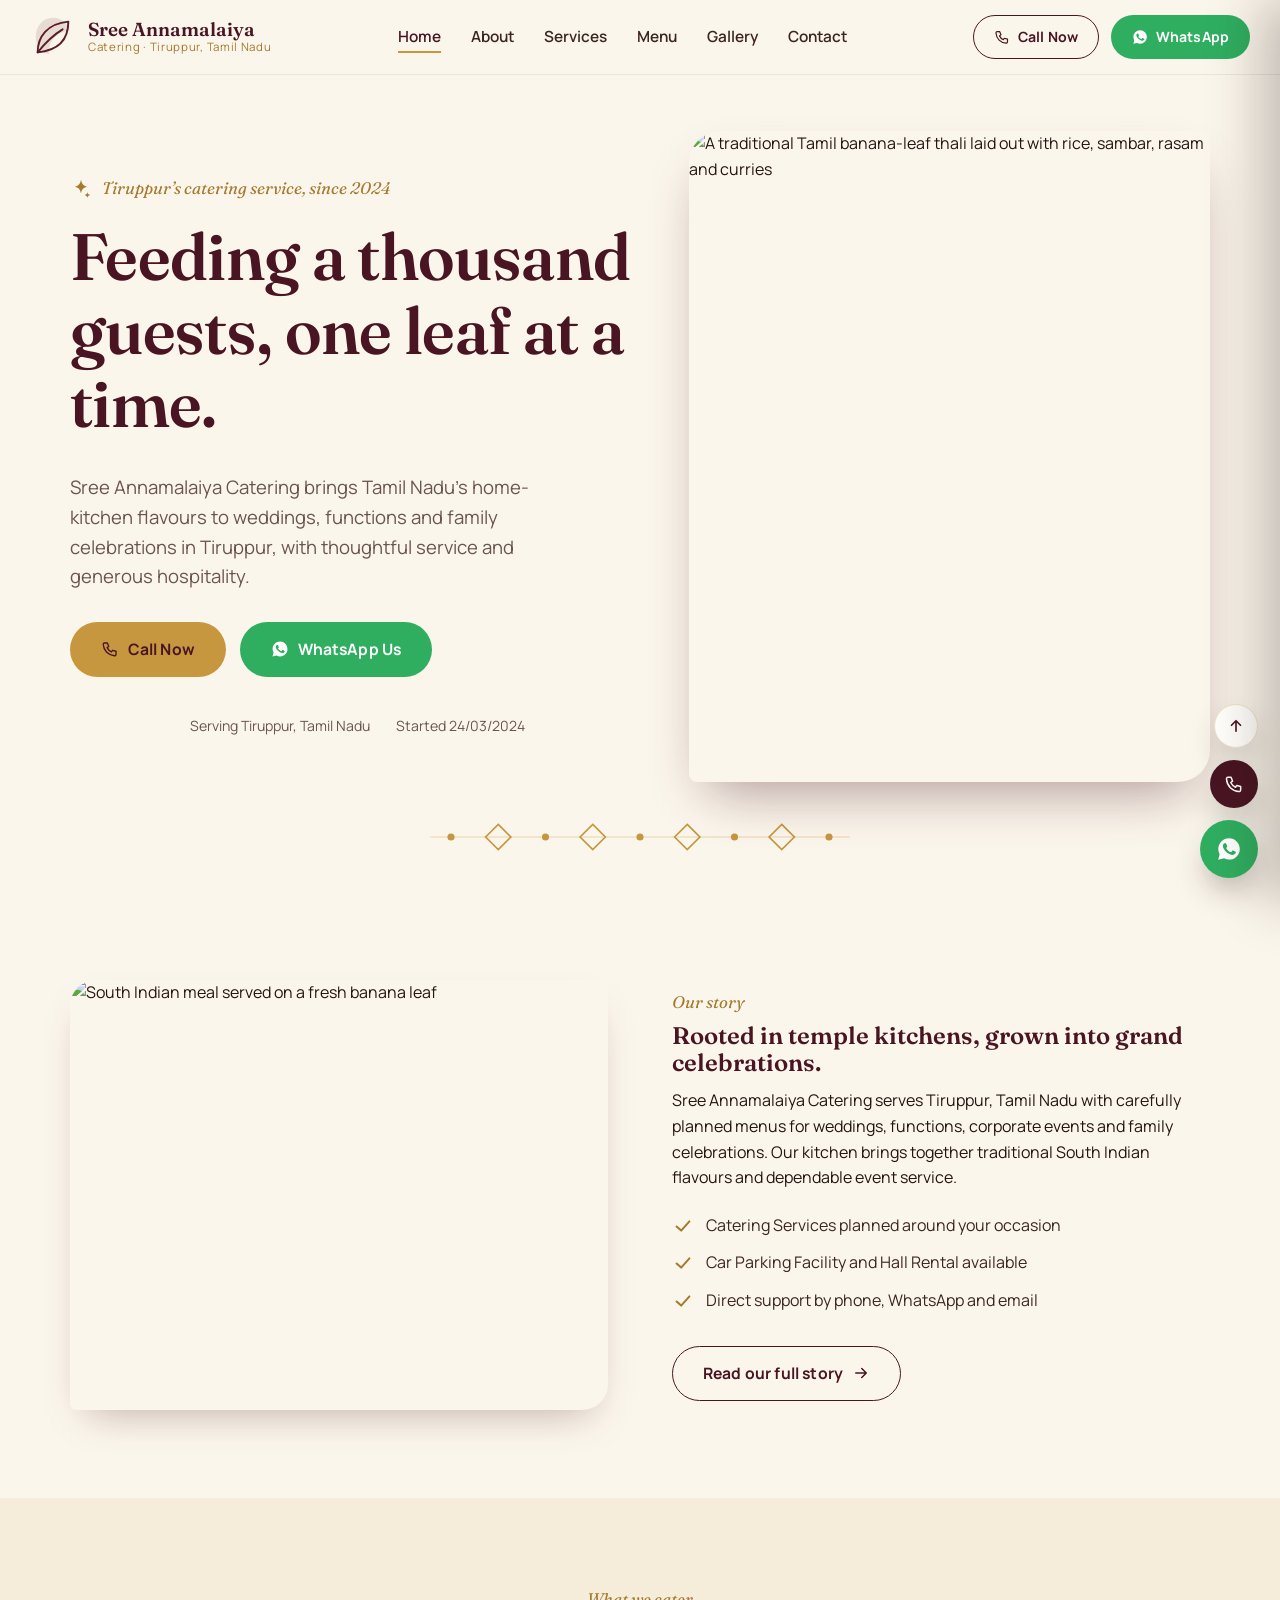
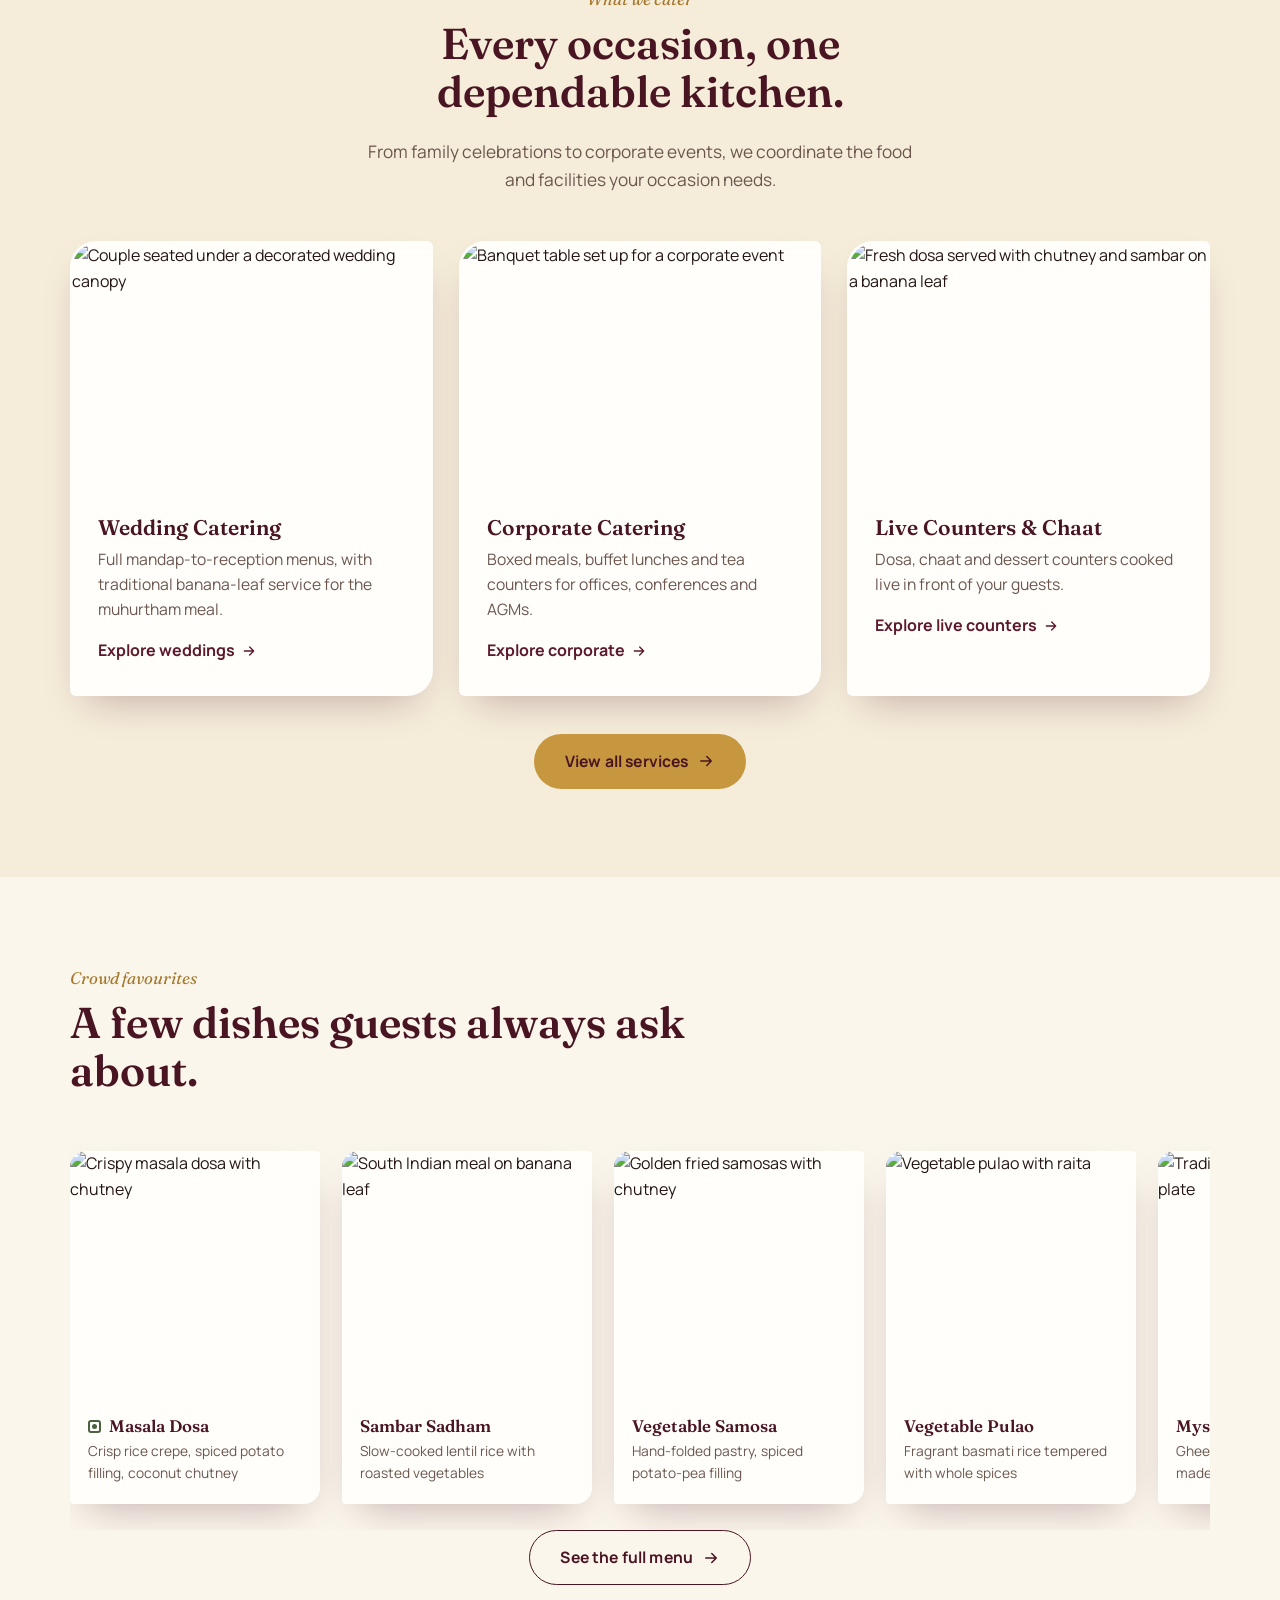
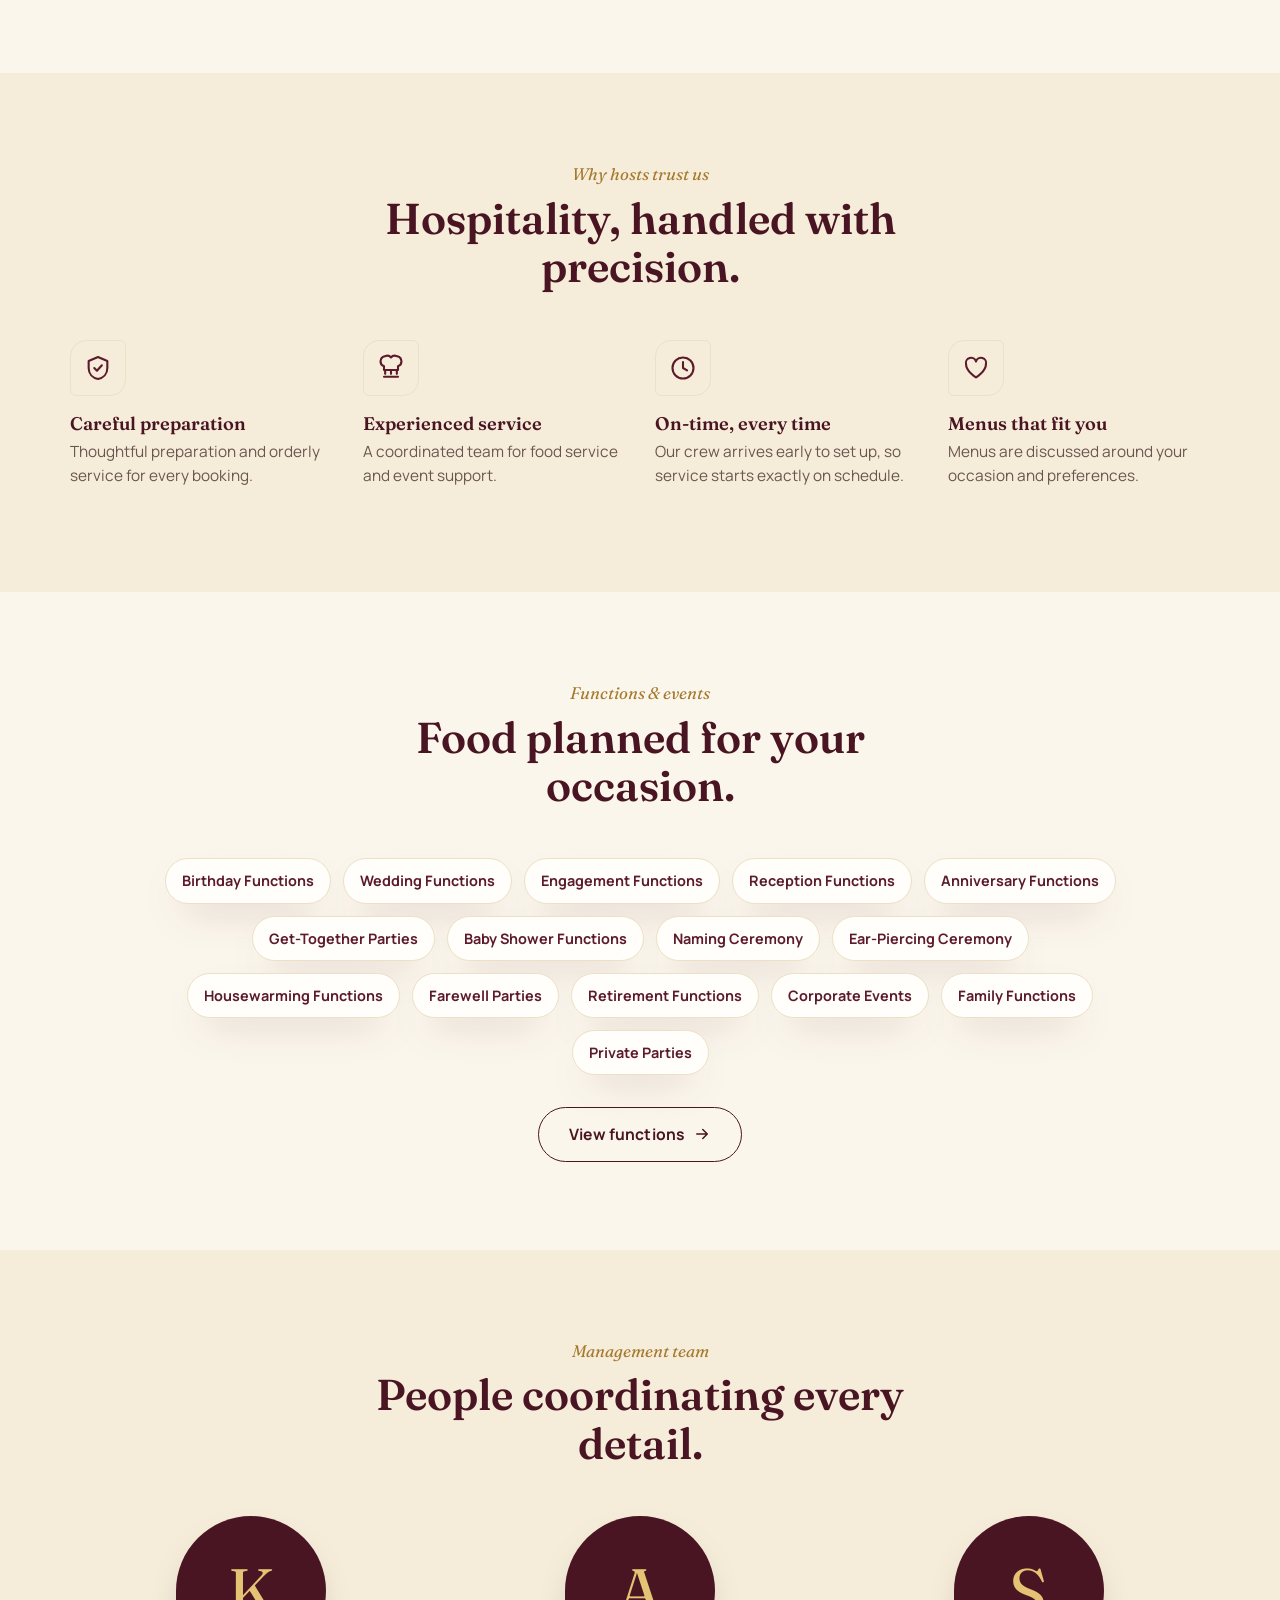
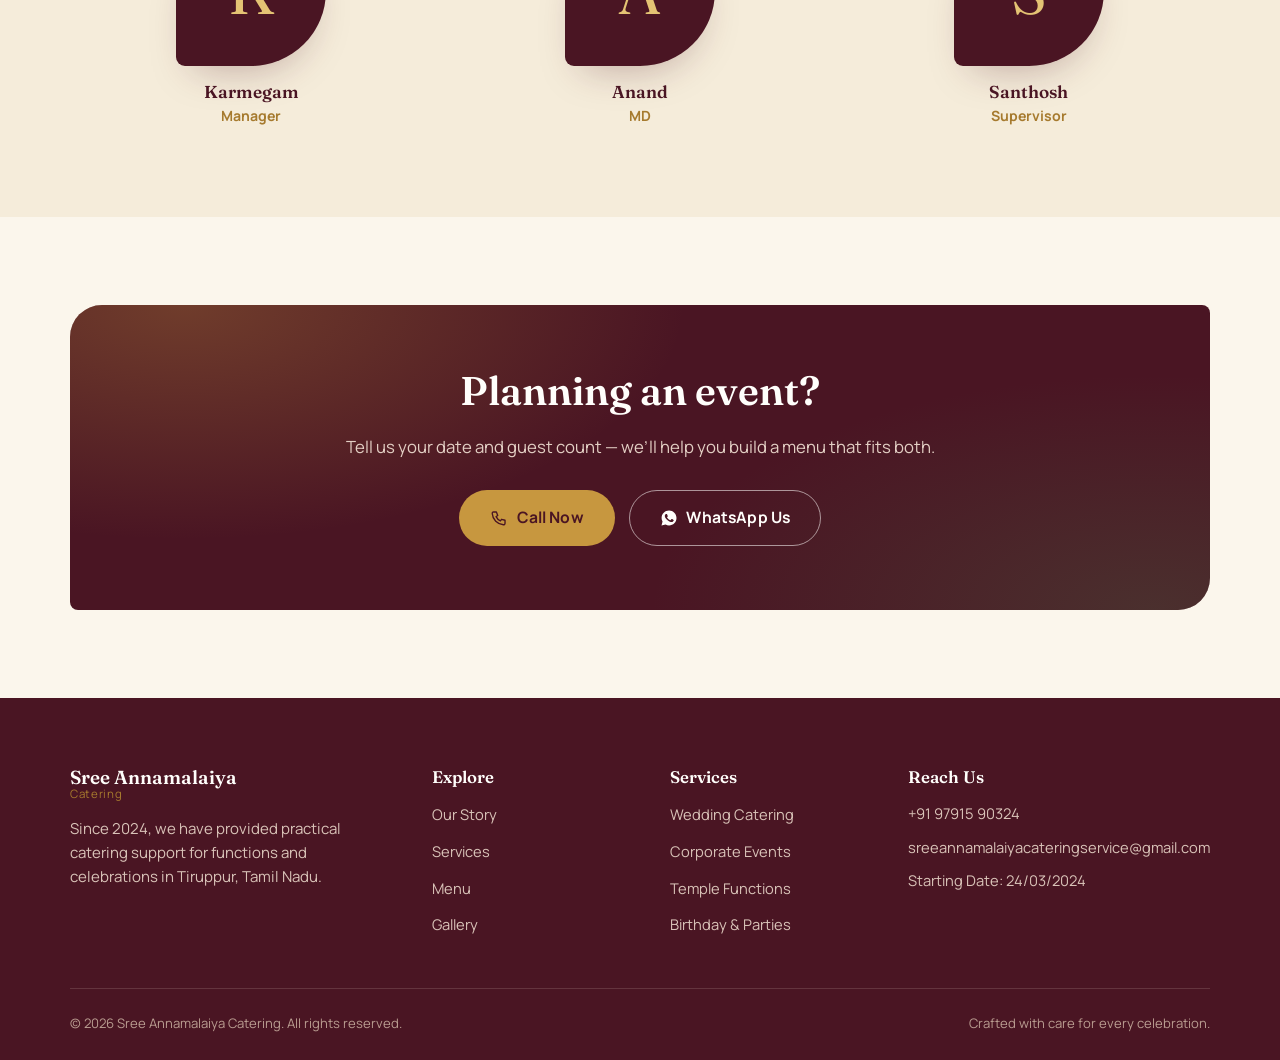
==== index.html @ bf0b7e01 "Add files via upload" ====
<!DOCTYPE html>
<html lang="en">
<head>
<meta charset="UTF-8">
  <meta name="viewport" content="width=device-width, initial-scale=1.0">
  <title>Sree Annamalaiya Catering | Catering Services in Tiruppur, Tamil Nadu</title>
  <meta name="description" content="Sree Annamalaiya Catering in Tiruppur, Tamil Nadu provides catering services for weddings, functions, corporate events and private celebrations. Starting Date: 24/03/2024.">
  <link rel="canonical" href="https://www.sreeannamalaiyacatering.food/index.html">
  <meta property="og:type" content="website">
  <meta property="og:site_name" content="Sree Annamalaiya Catering">
  <meta property="og:title" content="Sree Annamalaiya Catering | Catering Services in Tiruppur, Tamil Nadu">
  <meta property="og:description" content="Sree Annamalaiya Catering in Tiruppur, Tamil Nadu provides catering services for weddings, functions, corporate events and private celebrations.">
  <meta property="og:image" content="https://images.unsplash.com/photo-1742281257707-0c7f7e5ca9c6?auto=format&fit=crop&w=1400&q=80">
  <meta property="og:url" content="https://www.sreeannamalaiyacatering.food/index.html">
  <meta name="twitter:card" content="summary_large_image">
  <meta name="theme-color" content="#5C1A2B">
  <link rel="icon" href="data:image/svg+xml,%3Csvg xmlns='http://www.w3.org/2000/svg' viewBox='0 0 48 48'%3E%3Crect width='48' height='48' rx='10' fill='%235C1A2B'/%3E%3Cpath d='M8 40C8 24 18 10 40 8c0 20-12 30-32 32Z' fill='none' stroke='%23C7973F' stroke-width='3'/%3E%3C/svg%3E">
  <link rel="preconnect" href="https://fonts.googleapis.com">
  <link rel="preconnect" href="https://fonts.gstatic.com" crossorigin>
  <link href="https://fonts.googleapis.com/css2?family=Fraunces:ital,opsz,wght@0,9..144,400;0,9..144,600;0,9..144,700;1,9..144,500&family=Manrope:wght@400;500;600;700;800&display=swap" rel="stylesheet">
  <link rel="stylesheet" href="style.css">
  <script type="application/ld+json">
  {
    "@context": "https://schema.org",
    "@type": "CateringService",
    "name": "Sree Annamalaiya Catering",
    "image": "https://images.unsplash.com/photo-1742281257707-0c7f7e5ca9c6?auto=format&fit=crop&w=1400&q=80",
    "url": "https://www.sreeannamalaiyacatering.food",
    "telephone": "+91-97915-90324",
    "servesCuisine": ["South Indian", "Tamil", "North Indian"],
    "areaServed": "Tiruppur, Tamil Nadu",
    "email": "sreeannamalaiyacateringservice@gmail.com"
  }
  </script>
</head>
<body>
<a class="skip-link" href="#main">Skip to content</a>
  <header class="site-header">
    <div class="container header-inner">
      <a href="index.html" class="brand" aria-label="Sree Annamalaiya Catering — home">
        <svg class="brand-mark" viewBox="0 0 48 48" fill="none" xmlns="http://www.w3.org/2000/svg"><path d="M24 4C13 4 6 13 6 24c0 9 6 16 14 18-1-6 1-13 6-18 4-4 9-6 15-6C41 12 34 4 24 4Z" fill="currentColor" opacity=".12"/><path d="M8 40C8 24 18 10 40 8c0 20-12 30-32 32Z" stroke="currentColor" stroke-width="2" stroke-linejoin="round"/><path d="M8 40C16 30 24 22 34 16" stroke="currentColor" stroke-width="2" stroke-linecap="round"/></svg>
        <span class="brand-text"><strong>Sree Annamalaiya</strong><span>Catering &middot; Tiruppur, Tamil Nadu</span></span>
      </a>
      <nav class="main-nav" aria-label="Primary">
        <ul><li><a href="index.html">Home</a></li>
<li><a href="about.html">About</a></li>
<li><a href="services.html">Services</a></li>
<li><a href="menu.html">Menu</a></li>
<li><a href="gallery.html">Gallery</a></li>
<li><a href="contact.html">Contact</a></li></ul>
      </nav>
      <div class="header-cta">
        <a href="tel:+919791590324" class="btn btn-outline btn-sm" data-call-link><svg class="btn-icon" viewBox="0 0 24 24" fill="none" stroke="currentColor" stroke-width="1.8" stroke-linecap="round" stroke-linejoin="round"><path d="M4.5 4h4l1.8 4.6-2.2 1.6a12 12 0 0 0 5.7 5.7l1.6-2.2L20 15v4a2 2 0 0 1-2.2 2C9.7 20.4 3.6 14.3 3 6.2 2.9 5 3.5 4 4.5 4Z"/></svg>Call Now</a>
        <a href="#" class="btn btn-whatsapp btn-sm" data-whatsapp-link target="_blank" rel="noopener"><svg class="btn-icon" viewBox="0 0 24 24" fill="currentColor"><path d="M12.04 2C6.58 2 2.13 6.45 2.13 11.91c0 1.75.46 3.39 1.26 4.83L2 22l5.42-1.35a9.9 9.9 0 0 0 4.62 1.15h.01c5.46 0 9.9-4.45 9.9-9.91C21.96 6.45 17.5 2 12.04 2Zm5.8 14.03c-.24.68-1.4 1.3-1.93 1.38-.5.08-1.12.11-1.8-.11-.42-.13-.95-.3-1.63-.6-2.87-1.24-4.75-4.12-4.9-4.31-.14-.19-1.17-1.56-1.17-2.98 0-1.42.75-2.11 1.01-2.4.26-.29.57-.36.76-.36h.55c.18 0 .42-.07.65.5.24.58.83 2 .9 2.14.07.14.12.31.02.5-.1.19-.15.31-.29.48-.15.17-.31.38-.44.51-.15.15-.3.31-.13.6.17.29.75 1.24 1.62 2.01 1.12.99 2.06 1.3 2.36 1.44.3.15.47.13.65-.08.18-.2.75-.87.95-1.17.2-.29.4-.24.66-.14.27.09 1.7.8 1.99.95.29.14.49.22.56.34.08.13.08.71-.16 1.4Z"/></svg>WhatsApp</a>
      </div>
      <button class="nav-toggle" aria-label="Open menu" aria-expanded="false">
        <span></span><span></span><span></span>
      </button>
    </div>
  </header>
  <div class="scrim"></div>
  <aside class="mobile-drawer" aria-label="Mobile navigation">
    <div class="drawer-top">
      <button class="drawer-close" aria-label="Close menu"><svg viewBox="0 0 24 24" fill="none" stroke="currentColor" stroke-width="2.2" stroke-linecap="round"><path d="M6 6l12 12M18 6 6 18"/></svg></button>
    </div>
    <nav><ul><li><a href="index.html">Home</a></li>
<li><a href="about.html">About</a></li>
<li><a href="services.html">Services</a></li>
<li><a href="menu.html">Menu</a></li>
<li><a href="gallery.html">Gallery</a></li>
<li><a href="contact.html">Contact</a></li></ul></nav>
    <div class="drawer-cta">
    <a href="tel:+919791590324" class="btn btn-outline" data-call-link><svg class="btn-icon" viewBox="0 0 24 24" fill="none" stroke="currentColor" stroke-width="1.8" stroke-linecap="round" stroke-linejoin="round"><path d="M4.5 4h4l1.8 4.6-2.2 1.6a12 12 0 0 0 5.7 5.7l1.6-2.2L20 15v4a2 2 0 0 1-2.2 2C9.7 20.4 3.6 14.3 3 6.2 2.9 5 3.5 4 4.5 4Z"/></svg>Call Now</a>
      <a href="#" class="btn btn-whatsapp" data-whatsapp-link target="_blank" rel="noopener"><svg class="btn-icon" viewBox="0 0 24 24" fill="currentColor"><path d="M12.04 2C6.58 2 2.13 6.45 2.13 11.91c0 1.75.46 3.39 1.26 4.83L2 22l5.42-1.35a9.9 9.9 0 0 0 4.62 1.15h.01c5.46 0 9.9-4.45 9.9-9.91C21.96 6.45 17.5 2 12.04 2Zm5.8 14.03c-.24.68-1.4 1.3-1.93 1.38-.5.08-1.12.11-1.8-.11-.42-.13-.95-.3-1.63-.6-2.87-1.24-4.75-4.12-4.9-4.31-.14-.19-1.17-1.56-1.17-2.98 0-1.42.75-2.11 1.01-2.4.26-.29.57-.36.76-.36h.55c.18 0 .42-.07.65.5.24.58.83 2 .9 2.14.07.14.12.31.02.5-.1.19-.15.31-.29.48-.15.17-.31.38-.44.51-.15.15-.3.31-.13.6.17.29.75 1.24 1.62 2.01 1.12.99 2.06 1.3 2.36 1.44.3.15.47.13.65-.08.18-.2.75-.87.95-1.17.2-.29.4-.24.66-.14.27.09 1.7.8 1.99.95.29.14.49.22.56.34.08.13.08.71-.16 1.4Z"/></svg>Chat on WhatsApp</a>
    </div>
  </aside>

  <main id="main">

    <!-- HERO -->
    <section class="hero">
      <div class="container hero-grid">
        <div class="hero-copy">
          <span class="hero-eyebrow"><svg viewBox="0 0 24 24" fill="currentColor"><path d="M12 2c.7 4.2 2.3 6.4 6.5 7.5-4.2 1.1-5.8 3.3-6.5 7.5-.7-4.2-2.3-6.4-6.5-7.5C9.7 8.4 11.3 6.2 12 2Z"/><path d="M19 15.5c.4 1.9 1 2.5 3 3-2 .5-2.6 1.1-3 3-.4-1.9-2.6-3-3-3 2-.5 2.6-1.1 3-3Z"/></svg>Tiruppur&rsquo;s catering service, since 2024</span>
          <h1>Feeding a thousand guests, one leaf at a time.</h1>
          <p class="hero-lead">Sree Annamalaiya Catering brings Tamil Nadu&rsquo;s home-kitchen flavours to weddings, functions and family celebrations in Tiruppur, with thoughtful service and generous hospitality.</p>
          <div class="hero-ctas">
            <a href="tel:+919791590324" class="btn btn-primary" data-call-link><svg class="btn-icon" viewBox="0 0 24 24" fill="none" stroke="currentColor" stroke-width="1.8" stroke-linecap="round" stroke-linejoin="round"><path d="M4.5 4h4l1.8 4.6-2.2 1.6a12 12 0 0 0 5.7 5.7l1.6-2.2L20 15v4a2 2 0 0 1-2.2 2C9.7 20.4 3.6 14.3 3 6.2 2.9 5 3.5 4 4.5 4Z"/></svg>Call Now</a>
            <a href="#" class="btn btn-whatsapp" data-whatsapp-link target="_blank" rel="noopener"><svg class="btn-icon" viewBox="0 0 24 24" fill="currentColor"><path d="M12.04 2C6.58 2 2.13 6.45 2.13 11.91c0 1.75.46 3.39 1.26 4.83L2 22l5.42-1.35a9.9 9.9 0 0 0 4.62 1.15h.01c5.46 0 9.9-4.45 9.9-9.91C21.96 6.45 17.5 2 12.04 2Zm5.8 14.03c-.24.68-1.4 1.3-1.93 1.38-.5.08-1.12.11-1.8-.11-.42-.13-.95-.3-1.63-.6-2.87-1.24-4.75-4.12-4.9-4.31-.14-.19-1.17-1.56-1.17-2.98 0-1.42.75-2.11 1.01-2.4.26-.29.57-.36.76-.36h.55c.18 0 .42-.07.65.5.24.58.83 2 .9 2.14.07.14.12.31.02.5-.1.19-.15.31-.29.48-.15.17-.31.38-.44.51-.15.15-.3.31-.13.6.17.29.75 1.24 1.62 2.01 1.12.99 2.06 1.3 2.36 1.44.3.15.47.13.65-.08.18-.2.75-.87.95-1.17.2-.29.4-.24.66-.14.27.09 1.7.8 1.99.95.29.14.49.22.56.34.08.13.08.71-.16 1.4Z"/></svg>WhatsApp Us</a>
          </div>
          <div class="eyebrow-strip"><span>Serving Tiruppur, Tamil Nadu</span><span>Started 24/03/2024</span></div>
        </div>
        <div class="hero-visual tilt">
          <div class="hero-frame tilt-inner">
            <img src="https://images.unsplash.com/photo-1742281257707-0c7f7e5ca9c6?auto=format&fit=crop&w=1400&q=80" alt="A traditional Tamil banana-leaf thali laid out with rice, sambar, rasam and curries" loading="eager">
          </div>
        </div>
      </div>
      <div class="kolam-divider" aria-hidden="true"><svg viewBox="0 0 400 40" xmlns="http://www.w3.org/2000/svg"><line x1="0" y1="20" x2="400" y2="20" stroke="currentColor" stroke-width="1" opacity=".35"/><circle cx="20" cy="20" r="3.4" fill="currentColor"/><path d="M65 8 L77 20 L65 32 L53 20 Z" fill="none" stroke="currentColor" stroke-width="1.6"/><circle cx="110" cy="20" r="3.4" fill="currentColor"/><path d="M155 8 L167 20 L155 32 L143 20 Z" fill="none" stroke="currentColor" stroke-width="1.6"/><circle cx="200" cy="20" r="3.4" fill="currentColor"/><path d="M245 8 L257 20 L245 32 L233 20 Z" fill="none" stroke="currentColor" stroke-width="1.6"/><circle cx="290" cy="20" r="3.4" fill="currentColor"/><path d="M335 8 L347 20 L335 32 L323 20 Z" fill="none" stroke="currentColor" stroke-width="1.6"/><circle cx="380" cy="20" r="3.4" fill="currentColor"/></svg></div>
    </section>

    <!-- ABOUT TEASER -->
    <section class="bg-cream">
      <div class="container split">
        <div class="split-visual reveal">
          <div class="split-frame"><img src="https://images.unsplash.com/photo-1625398407796-82650a8c135f?auto=format&fit=crop&w=1200&q=80" alt="South Indian meal served on a fresh banana leaf" loading="lazy"></div>
        </div>
        <div class="split-copy reveal">
          <span class="section-kicker">Our story</span>
          <h2>Rooted in temple kitchens, grown into grand celebrations.</h2>
          <p>Sree Annamalaiya Catering serves Tiruppur, Tamil Nadu with carefully planned menus for weddings, functions, corporate events and family celebrations. Our kitchen brings together traditional South Indian flavours and dependable event service.</p>
          <ul class="check-list">
            <li><svg viewBox="0 0 24 24" fill="none" stroke="currentColor" stroke-width="2.2" stroke-linecap="round" stroke-linejoin="round"><path d="M5 12.5 10 17 19 7"/></svg><span>Catering Services planned around your occasion</span></li>
            <li><svg viewBox="0 0 24 24" fill="none" stroke="currentColor" stroke-width="2.2" stroke-linecap="round" stroke-linejoin="round"><path d="M5 12.5 10 17 19 7"/></svg><span>Car Parking Facility and Hall Rental available</span></li>
            <li><svg viewBox="0 0 24 24" fill="none" stroke="currentColor" stroke-width="2.2" stroke-linecap="round" stroke-linejoin="round"><path d="M5 12.5 10 17 19 7"/></svg><span>Direct support by phone, WhatsApp and email</span></li>
          </ul>
          <a href="about.html" class="btn btn-outline">Read our full story <svg class="btn-icon" viewBox="0 0 24 24" fill="none" stroke="currentColor" stroke-width="2" stroke-linecap="round" stroke-linejoin="round"><path d="M5 12h14M13 6l6 6-6 6"/></svg></a>
        </div>
      </div>
    </section>

    <!-- SERVICES TEASER -->
    <section class="bg-tint">
      <div class="container">
        <div class="section-head center reveal">
          <span class="section-kicker">What we cater</span>
          <h2>Every occasion, one dependable kitchen.</h2>
          <p>From family celebrations to corporate events, we coordinate the food and facilities your occasion needs.</p>
        </div>
        <div class="grid grid-3 reveal-stagger">
          <div class="service-card tilt">
            <div class="tilt-inner">
              <div class="thumb"><img src="https://images.unsplash.com/photo-1587271636175-90d58cdad458?auto=format&fit=crop&w=1200&q=80" alt="Couple seated under a decorated wedding canopy" loading="lazy"></div>
              <div class="body">
                <h3>Wedding Catering</h3>
                <p>Full mandap-to-reception menus, with traditional banana-leaf service for the muhurtham meal.</p>
                <a href="services.html#weddings" class="card-link">Explore weddings <svg viewBox="0 0 24 24" fill="none" stroke="currentColor" stroke-width="2" stroke-linecap="round" stroke-linejoin="round"><path d="M5 12h14M13 6l6 6-6 6"/></svg></a>
              </div>
            </div>
          </div>
          <div class="service-card tilt">
            <div class="tilt-inner">
              <div class="thumb"><img src="https://images.unsplash.com/photo-1510076857177-7470076d4098?auto=format&fit=crop&w=900&q=80" alt="Banquet table set up for a corporate event" loading="lazy"></div>
              <div class="body">
                <h3>Corporate Catering</h3>
                <p>Boxed meals, buffet lunches and tea counters for offices, conferences and AGMs.</p>
                <a href="services.html#corporate" class="card-link">Explore corporate <svg viewBox="0 0 24 24" fill="none" stroke="currentColor" stroke-width="2" stroke-linecap="round" stroke-linejoin="round"><path d="M5 12h14M13 6l6 6-6 6"/></svg></a>
              </div>
            </div>
          </div>
          <div class="service-card tilt">
            <div class="tilt-inner">
              <div class="thumb"><img src="https://images.unsplash.com/photo-1694849789325-914b71ab4075?auto=format&fit=crop&w=1200&q=80" alt="Fresh dosa served with chutney and sambar on a banana leaf" loading="lazy"></div>
              <div class="body">
                <h3>Live Counters &amp; Chaat</h3>
                <p>Dosa, chaat and dessert counters cooked live in front of your guests.</p>
                <a href="services.html#live-counters" class="card-link">Explore live counters <svg viewBox="0 0 24 24" fill="none" stroke="currentColor" stroke-width="2" stroke-linecap="round" stroke-linejoin="round"><path d="M5 12h14M13 6l6 6-6 6"/></svg></a>
              </div>
            </div>
          </div>
        </div>
        <div class="text-center reveal" style="margin-top:38px;">
          <a href="services.html" class="btn btn-primary">View all services <svg class="btn-icon" viewBox="0 0 24 24" fill="none" stroke="currentColor" stroke-width="2" stroke-linecap="round" stroke-linejoin="round"><path d="M5 12h14M13 6l6 6-6 6"/></svg></a>
        </div>
      </div>
    </section>

    <!-- SIGNATURE MENU HIGHLIGHTS -->
    <section class="bg-cream">
      <div class="container">
        <div class="section-head reveal">
          <span class="section-kicker">Crowd favourites</span>
          <h2>A few dishes guests always ask about.</h2>
        </div>
        <div class="dish-scroller reveal">
          <div class="dish-card"><div class="thumb"><img src="https://images.unsplash.com/photo-1668236543090-82eba5ee5976?auto=format&fit=crop&w=900&q=80" alt="Crispy masala dosa with chutney" loading="lazy"></div>
            <div class="info"><h4><span class="veg-dot"></span>Masala Dosa</h4><p>Crisp rice crepe, spiced potato filling, coconut chutney</p></div></div>
          <div class="dish-card"><div class="thumb"><img src="https://images.unsplash.com/photo-1625398407796-82650a8c135f?auto=format&fit=crop&w=1200&q=80" alt="South Indian meal on banana leaf" loading="lazy"></div>
            <div class="info"><h4>Sambar Sadham</h4><p>Slow-cooked lentil rice with roasted vegetables</p></div></div>
          <div class="dish-card"><div class="thumb"><img src="https://images.unsplash.com/photo-1601050690597-df0568f70950?auto=format&fit=crop&w=900&q=80" alt="Golden fried samosas with chutney" loading="lazy"></div>
            <div class="info"><h4>Vegetable Samosa</h4><p>Hand-folded pastry, spiced potato-pea filling</p></div></div>
          <div class="dish-card"><div class="thumb"><img src="https://images.unsplash.com/photo-1588644525273-f37b60d78512?auto=format&fit=crop&w=900&q=80" alt="Vegetable pulao with raita" loading="lazy"></div>
            <div class="info"><h4>Vegetable Pulao</h4><p>Fragrant basmati rice tempered with whole spices</p></div></div>
          <div class="dish-card"><div class="thumb"><img src="https://images.unsplash.com/photo-1517244683847-7456b63c5969?auto=format&fit=crop&w=900&q=80" alt="Traditional sweet on a brass plate" loading="lazy"></div>
            <div class="info"><h4>Mysore Pak</h4><p>Ghee-roasted gram flour sweet, made fresh in-house</p></div></div>
        </div>
        <div class="text-center reveal">
          <a href="menu.html" class="btn btn-outline">See the full menu <svg class="btn-icon" viewBox="0 0 24 24" fill="none" stroke="currentColor" stroke-width="2" stroke-linecap="round" stroke-linejoin="round"><path d="M5 12h14M13 6l6 6-6 6"/></svg></a>
        </div>
      </div>
    </section>

    <!-- WHY CHOOSE US -->
    <section class="bg-tint">
      <div class="container">
        <div class="section-head center reveal">
          <span class="section-kicker">Why hosts trust us</span>
          <h2>Hospitality, handled with precision.</h2>
        </div>
        <div class="feature-grid reveal-stagger">
          <div class="feature"><div class="icon-badge"><svg viewBox="0 0 24 24" fill="none" stroke="currentColor" stroke-width="1.8" stroke-linecap="round" stroke-linejoin="round"><path d="M12 2.6 20 6v6c0 5.2-3.4 8.6-8 9.4-4.6-.8-8-4.2-8-9.4V6l8-3.4Z"/><path d="m8.8 12 2.3 2.3 4.2-4.6"/></svg></div><h3>Careful preparation</h3><p>Thoughtful preparation and orderly service for every booking.</p></div>
          <div class="feature"><div class="icon-badge"><svg viewBox="0 0 24 24" fill="none" stroke="currentColor" stroke-width="1.8" stroke-linecap="round" stroke-linejoin="round"><path d="M6 10.5a4.5 4.5 0 0 1 1.2-8.7A4 4 0 0 1 12 3a4 4 0 0 1 4.8-1.2A4.5 4.5 0 0 1 18 10.5v3.2H6v-3.2Z"/><path d="M6 19.5h12M7 13.7v3.3M12 13.7v3.3M17 13.7v3.3"/></svg></div><h3>Experienced service</h3><p>A coordinated team for food service and event support.</p></div>
          <div class="feature"><div class="icon-badge"><svg viewBox="0 0 24 24" fill="none" stroke="currentColor" stroke-width="1.8" stroke-linecap="round" stroke-linejoin="round"><circle cx="12" cy="12" r="9"/><path d="M12 7v5l3.5 2"/></svg></div><h3>On-time, every time</h3><p>Our crew arrives early to set up, so service starts exactly on schedule.</p></div>
          <div class="feature"><div class="icon-badge"><svg viewBox="0 0 24 24" fill="none" stroke="currentColor" stroke-width="1.8" stroke-linecap="round" stroke-linejoin="round"><path d="M12 20S3.5 14.7 3.5 8.9A4.4 4.4 0 0 1 12 6.5a4.4 4.4 0 0 1 8.5 2.4C20.5 14.7 12 20 12 20Z"/></svg></div><h3>Menus that fit you</h3><p>Menus are discussed around your occasion and preferences.</p></div>
        </div>
      </div>
    </section>

    <!-- FUNCTIONS / EVENTS -->
    <section class="bg-cream">
      <div class="container">
        <div class="section-head center reveal">
          <span class="section-kicker">Functions &amp; events</span>
          <h2>Food planned for your occasion.</h2>
        </div>
        <div class="event-list reveal-stagger">
          <span>Birthday Functions</span><span>Wedding Functions</span><span>Engagement Functions</span><span>Reception Functions</span><span>Anniversary Functions</span><span>Get-Together Parties</span><span>Baby Shower Functions</span><span>Naming Ceremony</span><span>Ear-Piercing Ceremony</span><span>Housewarming Functions</span><span>Farewell Parties</span><span>Retirement Functions</span><span>Corporate Events</span><span>Family Functions</span><span>Private Parties</span>
        </div>
        <div class="text-center reveal" style="margin-top:32px;"><a href="services.html#functions" class="btn btn-outline">View functions <svg class="btn-icon" viewBox="0 0 24 24" fill="none" stroke="currentColor" stroke-width="2" stroke-linecap="round" stroke-linejoin="round"><path d="M5 12h14M13 6l6 6-6 6"/></svg></a></div>
      </div>
    </section>

    <section class="bg-tint">
      <div class="container">
        <div class="section-head center reveal">
          <span class="section-kicker">Management team</span>
          <h2>People coordinating every detail.</h2>
        </div>
        <div class="grid grid-3 reveal-stagger">
          <div class="team-card"><div class="team-initial">K</div><h3>Karmegam</h3><span>Manager</span></div>
          <div class="team-card"><div class="team-initial">A</div><h3>Anand</h3><span>MD</span></div>
          <div class="team-card"><div class="team-initial">S</div><h3>Santhosh</h3><span>Supervisor</span></div>
        </div>
      </div>
    </section>

    <!-- GALLERY PREVIEW -->
    <section class="bg-cream" hidden>
      <div class="container">
        <div class="section-head center reveal">
          <span class="section-kicker">A glimpse</span>
          <h2>Moments from our events.</h2>
        </div>
        <div class="gallery-grid reveal-stagger" hidden>
          <div class="testimonial-card">
            <svg class="quote" viewBox="0 0 32 24" fill="currentColor"><path d="M0 24V14.6C0 6 5.6 1 13.4 0v5.4C9 6.3 6.8 9 6.6 13H13v11H0Zm18.6 0V14.6C18.6 6 24.2 1 32 0v5.4c-4.4.9-6.6 3.6-6.8 7.6H32v11H18.6Z"/></svg>
            <div class="stars"><svg viewBox="0 0 24 24" fill="currentColor"><path d="M12 2.5 15 9l7 1-5.2 5 1.3 7L12 18.8 5.9 22l1.3-7L2 10l7-1 3-6.5Z"/></svg><svg viewBox="0 0 24 24" fill="currentColor"><path d="M12 2.5 15 9l7 1-5.2 5 1.3 7L12 18.8 5.9 22l1.3-7L2 10l7-1 3-6.5Z"/></svg><svg viewBox="0 0 24 24" fill="currentColor"><path d="M12 2.5 15 9l7 1-5.2 5 1.3 7L12 18.8 5.9 22l1.3-7L2 10l7-1 3-6.5Z"/></svg><svg viewBox="0 0 24 24" fill="currentColor"><path d="M12 2.5 15 9l7 1-5.2 5 1.3 7L12 18.8 5.9 22l1.3-7L2 10l7-1 3-6.5Z"/></svg><svg viewBox="0 0 24 24" fill="currentColor"><path d="M12 2.5 15 9l7 1-5.2 5 1.3 7L12 18.8 5.9 22l1.3-7L2 10l7-1 3-6.5Z"/></svg></div>
            <p>&ldquo;Our daughter&rsquo;s wedding reception was carefully coordinated, and the live dosa counter was a highlight.&rdquo;</p>
            <div class="testimonial-person"><div class="avatar">RS</div><div><strong>Event hosts</strong><span>Wedding clients, Tiruppur</span></div></div>
          </div>
          <div class="testimonial-card">
            <svg class="quote" viewBox="0 0 32 24" fill="currentColor"><path d="M0 24V14.6C0 6 5.6 1 13.4 0v5.4C9 6.3 6.8 9 6.6 13H13v11H0Zm18.6 0V14.6C18.6 6 24.2 1 32 0v5.4c-4.4.9-6.6 3.6-6.8 7.6H32v11H18.6Z"/></svg>
            <div class="stars"><svg viewBox="0 0 24 24" fill="currentColor"><path d="M12 2.5 15 9l7 1-5.2 5 1.3 7L12 18.8 5.9 22l1.3-7L2 10l7-1 3-6.5Z"/></svg><svg viewBox="0 0 24 24" fill="currentColor"><path d="M12 2.5 15 9l7 1-5.2 5 1.3 7L12 18.8 5.9 22l1.3-7L2 10l7-1 3-6.5Z"/></svg><svg viewBox="0 0 24 24" fill="currentColor"><path d="M12 2.5 15 9l7 1-5.2 5 1.3 7L12 18.8 5.9 22l1.3-7L2 10l7-1 3-6.5Z"/></svg><svg viewBox="0 0 24 24" fill="currentColor"><path d="M12 2.5 15 9l7 1-5.2 5 1.3 7L12 18.8 5.9 22l1.3-7L2 10l7-1 3-6.5Z"/></svg><svg viewBox="0 0 24 24" fill="currentColor"><path d="M12 2.5 15 9l7 1-5.2 5 1.3 7L12 18.8 5.9 22l1.3-7L2 10l7-1 3-6.5Z"/></svg></div>
            <p>&ldquo;We&rsquo;ve used them for three consecutive AGMs. Punctual, professional, and the filter coffee alone is worth the booking.&rdquo;</p>
            <div class="testimonial-person"><div class="avatar">KI</div><div><strong>Corporate client</strong><span>Operations team, Tiruppur</span></div></div>
          </div>
          <div class="testimonial-card">
            <svg class="quote" viewBox="0 0 32 24" fill="currentColor"><path d="M0 24V14.6C0 6 5.6 1 13.4 0v5.4C9 6.3 6.8 9 6.6 13H13v11H0Zm18.6 0V14.6C18.6 6 24.2 1 32 0v5.4c-4.4.9-6.6 3.6-6.8 7.6H32v11H18.6Z"/></svg>
            <div class="stars"><svg viewBox="0 0 24 24" fill="currentColor"><path d="M12 2.5 15 9l7 1-5.2 5 1.3 7L12 18.8 5.9 22l1.3-7L2 10l7-1 3-6.5Z"/></svg><svg viewBox="0 0 24 24" fill="currentColor"><path d="M12 2.5 15 9l7 1-5.2 5 1.3 7L12 18.8 5.9 22l1.3-7L2 10l7-1 3-6.5Z"/></svg><svg viewBox="0 0 24 24" fill="currentColor"><path d="M12 2.5 15 9l7 1-5.2 5 1.3 7L12 18.8 5.9 22l1.3-7L2 10l7-1 3-6.5Z"/></svg><svg viewBox="0 0 24 24" fill="currentColor"><path d="M12 2.5 15 9l7 1-5.2 5 1.3 7L12 18.8 5.9 22l1.3-7L2 10l7-1 3-6.5Z"/></svg><svg viewBox="0 0 24 24" fill="currentColor"><path d="M12 2.5 15 9l7 1-5.2 5 1.3 7L12 18.8 5.9 22l1.3-7L2 10l7-1 3-6.5Z"/></svg></div>
            <p>&ldquo;The catering for our function was coordinated smoothly from preparation through service.&rdquo;</p>
            <div class="testimonial-person"><div class="avatar">TC</div><div><strong>Function hosts</strong><span>Event clients, Tiruppur</span></div></div>
          </div>
          <div class="testimonial-card">
            <svg class="quote" viewBox="0 0 32 24" fill="currentColor"><path d="M0 24V14.6C0 6 5.6 1 13.4 0v5.4C9 6.3 6.8 9 6.6 13H13v11H0Zm18.6 0V14.6C18.6 6 24.2 1 32 0v5.4c-4.4.9-6.6 3.6-6.8 7.6H32v11H18.6Z"/></svg>
            <div class="stars"><svg viewBox="0 0 24 24" fill="currentColor"><path d="M12 2.5 15 9l7 1-5.2 5 1.3 7L12 18.8 5.9 22l1.3-7L2 10l7-1 3-6.5Z"/></svg><svg viewBox="0 0 24 24" fill="currentColor"><path d="M12 2.5 15 9l7 1-5.2 5 1.3 7L12 18.8 5.9 22l1.3-7L2 10l7-1 3-6.5Z"/></svg><svg viewBox="0 0 24 24" fill="currentColor"><path d="M12 2.5 15 9l7 1-5.2 5 1.3 7L12 18.8 5.9 22l1.3-7L2 10l7-1 3-6.5Z"/></svg><svg viewBox="0 0 24 24" fill="currentColor"><path d="M12 2.5 15 9l7 1-5.2 5 1.3 7L12 18.8 5.9 22l1.3-7L2 10l7-1 3-6.5Z"/></svg><svg viewBox="0 0 24 24" fill="currentColor"><path d="M12 2.5 15 9l7 1-5.2 5 1.3 7L12 18.8 5.9 22l1.3-7L2 10l7-1 3-6.5Z"/></svg></div>
            <p>&ldquo;Homely taste at a scale I didn&rsquo;t think was possible. That combination is rare.&rdquo;</p>
            <div class="testimonial-person"><div class="avatar">MR</div><div><strong>Meenakshi R.</strong><span>House-warming client</span></div></div>
          </div>
          <div class="testimonial-card">
            <svg class="quote" viewBox="0 0 32 24" fill="currentColor"><path d="M0 24V14.6C0 6 5.6 1 13.4 0v5.4C9 6.3 6.8 9 6.6 13H13v11H0Zm18.6 0V14.6C18.6 6 24.2 1 32 0v5.4c-4.4.9-6.6 3.6-6.8 7.6H32v11H18.6Z"/></svg>
            <div class="stars"><svg viewBox="0 0 24 24" fill="currentColor"><path d="M12 2.5 15 9l7 1-5.2 5 1.3 7L12 18.8 5.9 22l1.3-7L2 10l7-1 3-6.5Z"/></svg><svg viewBox="0 0 24 24" fill="currentColor"><path d="M12 2.5 15 9l7 1-5.2 5 1.3 7L12 18.8 5.9 22l1.3-7L2 10l7-1 3-6.5Z"/></svg><svg viewBox="0 0 24 24" fill="currentColor"><path d="M12 2.5 15 9l7 1-5.2 5 1.3 7L12 18.8 5.9 22l1.3-7L2 10l7-1 3-6.5Z"/></svg><svg viewBox="0 0 24 24" fill="currentColor"><path d="M12 2.5 15 9l7 1-5.2 5 1.3 7L12 18.8 5.9 22l1.3-7L2 10l7-1 3-6.5Z"/></svg><svg viewBox="0 0 24 24" fill="currentColor"><path d="M12 2.5 15 9l7 1-5.2 5 1.3 7L12 18.8 5.9 22l1.3-7L2 10l7-1 3-6.5Z"/></svg></div>
            <p>&ldquo;From the tasting session to the last sweet box, everything was exactly as promised.&rdquo;</p>
            <div class="testimonial-person"><div class="avatar">AP</div><div><strong>Arun &amp; Priya</strong><span>Wedding clients</span></div></div>
          </div>
        </div>
        <div class="track-nav">
          <button data-testi-prev aria-label="Previous testimonial"><svg viewBox="0 0 24 24" fill="none" stroke="currentColor" stroke-width="2.2" stroke-linecap="round" stroke-linejoin="round"><path d="M15 5l-7 7 7 7"/></svg></button>
          <button data-testi-next aria-label="Next testimonial"><svg viewBox="0 0 24 24" fill="none" stroke="currentColor" stroke-width="2.2" stroke-linecap="round" stroke-linejoin="round"><path d="M9 5l7 7-7 7"/></svg></button>
        </div>
      </div>
    </section>

    <!-- GALLERY PREVIEW -->
    <section class="bg-tint" hidden>
      <div class="container">
        <div class="section-head center reveal">
          <span class="section-kicker">A glimpse</span>
          <h2>Moments from recent events.</h2>
        </div>
        <div class="gallery-grid reveal-stagger">
          <div class="gallery-item tall"><img src="https://images.unsplash.com/photo-1587271407850-8d438ca9fdf2?auto=format&fit=crop&w=1200&q=80" alt="Wedding ceremony under a floral canopy" loading="lazy"></div>
          <div class="gallery-item"><img src="https://images.unsplash.com/photo-1694849789325-914b71ab4075?auto=format&fit=crop&w=1200&q=80" alt="Live dosa counter" loading="lazy"></div>
          <div class="gallery-item"><img src="https://images.unsplash.com/photo-1736155983520-a0f7d5949d39?auto=format&fit=crop&w=1200&q=80" alt="Decorated banquet hall" loading="lazy"></div>
          <div class="gallery-item tall"><img src="https://images.unsplash.com/photo-1517244683847-7456b63c5969?auto=format&fit=crop&w=900&q=80" alt="Traditional sweets on a brass plate" loading="lazy"></div>
          <div class="gallery-item"><img src="https://images.unsplash.com/photo-1744805624954-a6686543c3ff?auto=format&fit=crop&w=1200&q=80" alt="Decorated event stage" loading="lazy"></div>
          <div class="gallery-item"><img src="https://images.unsplash.com/photo-1601050690597-df0568f70950?auto=format&fit=crop&w=900&q=80" alt="Freshly fried samosas" loading="lazy"></div>
        </div>
        <div class="text-center reveal" style="margin-top:30px;">
          <a href="gallery.html" class="btn btn-outline">View full gallery <svg class="btn-icon" viewBox="0 0 24 24" fill="none" stroke="currentColor" stroke-width="2" stroke-linecap="round" stroke-linejoin="round"><path d="M5 12h14M13 6l6 6-6 6"/></svg></a>
        </div>
      </div>
    </section>

    <section class="bg-cream">
      <div class="container">
        <div class="cta-banner reveal">
          <div class="inner">
            <h2>Planning an event?</h2>
            <p>Tell us your date and guest count &mdash; we&rsquo;ll help you build a menu that fits both.</p>
            <div class="btn-row">
              <a href="tel:+919791590324" class="btn btn-primary" data-call-link><svg class="btn-icon" viewBox="0 0 24 24" fill="none" stroke="currentColor" stroke-width="1.8" stroke-linecap="round" stroke-linejoin="round"><path d="M4.5 4h4l1.8 4.6-2.2 1.6a12 12 0 0 0 5.7 5.7l1.6-2.2L20 15v4a2 2 0 0 1-2.2 2C9.7 20.4 3.6 14.3 3 6.2 2.9 5 3.5 4 4.5 4Z"/></svg>Call Now</a>
              <a href="#" class="btn btn-ghost-light" data-whatsapp-link target="_blank" rel="noopener"><svg class="btn-icon" viewBox="0 0 24 24" fill="currentColor"><path d="M12.04 2C6.58 2 2.13 6.45 2.13 11.91c0 1.75.46 3.39 1.26 4.83L2 22l5.42-1.35a9.9 9.9 0 0 0 4.62 1.15h.01c5.46 0 9.9-4.45 9.9-9.91C21.96 6.45 17.5 2 12.04 2Zm5.8 14.03c-.24.68-1.4 1.3-1.93 1.38-.5.08-1.12.11-1.8-.11-.42-.13-.95-.3-1.63-.6-2.87-1.24-4.75-4.12-4.9-4.31-.14-.19-1.17-1.56-1.17-2.98 0-1.42.75-2.11 1.01-2.4.26-.29.57-.36.76-.36h.55c.18 0 .42-.07.65.5.24.58.83 2 .9 2.14.07.14.12.31.02.5-.1.19-.15.31-.29.48-.15.17-.31.38-.44.51-.15.15-.3.31-.13.6.17.29.75 1.24 1.62 2.01 1.12.99 2.06 1.3 2.36 1.44.3.15.47.13.65-.08.18-.2.75-.87.95-1.17.2-.29.4-.24.66-.14.27.09 1.7.8 1.99.95.29.14.49.22.56.34.08.13.08.71-.16 1.4Z"/></svg>WhatsApp Us</a>
            </div>
          </div>
        </div>
      </div>
    </section>


  </main>
  <footer class="site-footer">
    <div class="container">
      <div class="footer-grid">
        <div class="footer-brand">
          <a href="index.html" class="brand">
            <svg class="brand-mark" viewBox="0 0 48 48" fill="none" xmlns="http://www.w3.org/2000/svg"><path d="M24 4C13 4 6 13 6 24c0 9 6 16 14 18-1-6 1-13 6-18 4-4 9-6 15-6C41 12 34 4 24 4Z" fill="currentColor" opacity=".12"/><path d="M8 40C8 24 18 10 40 8c0 20-12 30-32 32Z" stroke="currentColor" stroke-width="2" stroke-linejoin="round"/><path d="M8 40C16 30 24 22 34 16" stroke="currentColor" stroke-width="2" stroke-linecap="round"/></svg>
            <span class="brand-text"><strong>Sree Annamalaiya</strong><span>Catering</span></span>
          </a>
          <p>Since 2024, we have provided practical catering support for functions and celebrations in Tiruppur, Tamil Nadu.</p>
          <div class="footer-social" aria-label="Social media">
            <a href="#" aria-label="Facebook"><svg viewBox="0 0 24 24" fill="currentColor"><path d="M14.5 8.5H17V5.3c-.5-.06-2-.2-3.4-.2-3.4 0-5.4 2-5.4 5.7v2.8H4.7v3.6h3.5V22h3.9v-4.8h3.4l.5-3.6h-3.9v-2.4c0-1 .3-1.7 1.9-1.7Z"/></svg></a>
            <a href="#" aria-label="Instagram"><svg viewBox="0 0 24 24" fill="none" stroke="currentColor" stroke-width="1.8"><rect x="3.5" y="3.5" width="17" height="17" rx="5"/><circle cx="12" cy="12" r="4"/><circle cx="17.2" cy="6.8" r=".9" fill="currentColor" stroke="none"/></svg></a>
            <a href="#" aria-label="YouTube"><svg viewBox="0 0 24 24" fill="currentColor"><path d="M22 8.4s-.2-1.5-.8-2.1c-.8-.8-1.7-.8-2.1-.9C16.3 5.2 12 5.2 12 5.2h0s-4.3 0-7.1.2c-.4 0-1.3.1-2.1.9C2.2 6.9 2 8.4 2 8.4S1.8 10.1 1.8 11.9v1.7c0 1.8.2 3.5.2 3.5s.2 1.5.8 2.1c.8.8 1.9.8 2.4.9 1.7.2 7.3.2 7.3.2s4.3 0 7.1-.2c.4 0 1.3-.1 2.1-.9.6-.6.8-2.1.8-2.1s.2-1.7.2-3.5v-1.7C22.2 10.1 22 8.4 22 8.4ZM9.9 14.9V9.1l5.6 2.9-5.6 2.9Z"/></svg></a>
          </div>
        </div>
        <div class="footer-col">
          <h4>Explore</h4>
          <ul>
            <li><a href="about.html">Our Story</a></li>
            <li><a href="services.html">Services</a></li>
            <li><a href="menu.html">Menu</a></li>
            <li><a href="gallery.html">Gallery</a></li>
          </ul>
        </div>
        <div class="footer-col">
          <h4>Services</h4>
          <ul>
            <li><a href="services.html#weddings">Wedding Catering</a></li>
            <li><a href="services.html#corporate">Corporate Events</a></li>
            <li><a href="services.html#temple">Temple Functions</a></li>
            <li><a href="services.html#parties">Birthday &amp; Parties</a></li>
          </ul>
        </div>
        <div class="footer-col">
          <h4>Reach Us</h4>
          <p><a href="tel:+919791590324">+91 97915 90324</a></p>
          <p><a href="mailto:sreeannamalaiyacateringservice@gmail.com">sreeannamalaiyacateringservice@gmail.com</a></p>
          <p>Starting Date: 24/03/2024</p>
        </div>
      </div>
      <div class="footer-bottom">
        <span>&copy; <span data-year></span> Sree Annamalaiya Catering. All rights reserved.</span>
        <span>Crafted with care for every celebration.</span>
      </div>
    </div>
  </footer>

  <div class="float-stack">
    <a href="#" class="float-btn back-to-top" aria-label="Back to top"><svg viewBox="0 0 24 24" fill="none" stroke="currentColor" stroke-width="2.2" stroke-linecap="round" stroke-linejoin="round"><path d="M12 19V5M6 11l6-6 6 6"/></svg></a>
    <a href="tel:+919791590324" class="float-btn float-call" data-call-link aria-label="Call us"><svg viewBox="0 0 24 24" fill="none" stroke="currentColor" stroke-width="1.8" stroke-linecap="round" stroke-linejoin="round"><path d="M4.5 4h4l1.8 4.6-2.2 1.6a12 12 0 0 0 5.7 5.7l1.6-2.2L20 15v4a2 2 0 0 1-2.2 2C9.7 20.4 3.6 14.3 3 6.2 2.9 5 3.5 4 4.5 4Z"/></svg></a>
    <a href="#" class="float-btn float-whatsapp" data-whatsapp-link target="_blank" rel="noopener" aria-label="Chat on WhatsApp"><svg viewBox="0 0 24 24" fill="currentColor"><path d="M12.04 2C6.58 2 2.13 6.45 2.13 11.91c0 1.75.46 3.39 1.26 4.83L2 22l5.42-1.35a9.9 9.9 0 0 0 4.62 1.15h.01c5.46 0 9.9-4.45 9.9-9.91C21.96 6.45 17.5 2 12.04 2Zm5.8 14.03c-.24.68-1.4 1.3-1.93 1.38-.5.08-1.12.11-1.8-.11-.42-.13-.95-.3-1.63-.6-2.87-1.24-4.75-4.12-4.9-4.31-.14-.19-1.17-1.56-1.17-2.98 0-1.42.75-2.11 1.01-2.4.26-.29.57-.36.76-.36h.55c.18 0 .42-.07.65.5.24.58.83 2 .9 2.14.07.14.12.31.02.5-.1.19-.15.31-.29.48-.15.17-.31.38-.44.51-.15.15-.3.31-.13.6.17.29.75 1.24 1.62 2.01 1.12.99 2.06 1.3 2.36 1.44.3.15.47.13.65-.08.18-.2.75-.87.95-1.17.2-.29.4-.24.66-.14.27.09 1.7.8 1.99.95.29.14.49.22.56.34.08.13.08.71-.16 1.4Z"/></svg></a>
  </div>
  <script src="main.js"></script>
</body>
</html>
---- style.css ----
/* =========================================================
   Sree Annamalaiya Catering — Design System
   Deep kanjivaram maroon + temple gold on warm ivory,
   with a banana-leaf green accent. Display: Fraunces.
   Body: Manrope.
   ========================================================= */

:root{
  /* ---- palette ---- */
  --maroon-900:#4A1523;
  --maroon-800:#5C1A2B;
  --maroon-700:#7A2438;
  --maroon-600:#8F2C43;
  --gold-600:#A67A2E;
  --gold-500:#C7973F;
  --gold-300:#E4C374;
  --gold-100:#F4E6C6;
  --leaf-700:#39492F;
  --leaf-600:#4B6142;
  --leaf-400:#7C9468;
  --cream-50:#FBF6EC;
  --cream-100:#F5ECDA;
  --cream-200:#EDE0C4;
  --ink-900:#241512;
  --ink-700:#3B2620;
  --ink-500:#6B564E;
  --white:#FFFEFB;

  /* ---- type ---- */
  --font-display:'Fraunces', Georgia, 'Times New Roman', serif;
  --font-body:'Manrope', -apple-system, BlinkMacSystemFont, 'Segoe UI', sans-serif;

  /* ---- layout ---- */
  --container:1220px;
  --radius-leaf:26px 6px 26px 6px;
  --radius-leaf-sm:16px 4px 16px 4px;
  --radius-pill:999px;
  --shadow-soft:0 18px 40px -18px rgba(74,21,35,.35);
  --shadow-lift:0 26px 55px -20px rgba(74,21,35,.45);
  --ease:cubic-bezier(.22,1,.36,1);
}

/* ---------- reset ---------- */
*,*::before,*::after{box-sizing:border-box;}
html{scroll-behavior:smooth;}
body{margin:0;background:var(--cream-50);color:var(--ink-900);font-family:var(--font-body);
  font-size:16px;line-height:1.6;-webkit-font-smoothing:antialiased;overflow-x:hidden;}
img{max-width:100%;display:block;}
a{color:inherit;text-decoration:none;}
ul{margin:0;padding:0;list-style:none;}
h1,h2,h3,h4{font-family:var(--font-display);font-weight:600;line-height:1.12;margin:0 0 .5em;color:var(--maroon-900);}
p{margin:0 0 1em;}
button{font-family:inherit;cursor:pointer;}
input,textarea,select{font-family:inherit;font-size:1rem;}

@media (prefers-reduced-motion: reduce){
  html{scroll-behavior:auto;}
  *,*::before,*::after{animation-duration:.001ms !important;animation-iteration-count:1 !important;
    transition-duration:.001ms !important;scroll-behavior:auto !important;}
}

:focus-visible{outline:2.5px solid var(--gold-500);outline-offset:3px;border-radius:4px;}

.container{max-width:var(--container);margin:0 auto;padding:0 24px;}
@media (min-width:900px){.container{padding:0 40px;}}

.visually-hidden{position:absolute !important;width:1px;height:1px;overflow:hidden;clip:rect(0 0 0 0);white-space:nowrap;}

.skip-link{position:absolute;left:16px;top:-60px;background:var(--maroon-900);color:var(--white);
  padding:10px 18px;border-radius:8px;z-index:999;transition:top .2s var(--ease);}
.skip-link:focus{top:16px;}

/* ---------- section rhythm ---------- */
section{padding:88px 0;position:relative;}
@media (max-width:640px){section{padding:64px 0;}}
.section-head{max-width:640px;margin-bottom:48px;}
.section-head.center{margin-left:auto;margin-right:auto;text-align:center;}
.section-kicker{font-family:var(--font-display);font-style:italic;color:var(--gold-600);
  font-size:1.05rem;margin:0 0 .4em;display:block;}
.section-head h2{font-size:clamp(1.9rem,3.4vw,2.7rem);}
.section-head p{color:var(--ink-500);font-size:1.08rem;max-width:52ch;}
.section-head.center p{margin-left:auto;margin-right:auto;}

.bg-cream{background:var(--cream-50);}
.bg-tint{background:var(--cream-100);}
.bg-maroon{background:var(--maroon-900);color:var(--cream-100);}
.bg-maroon h2,.bg-maroon h3,.bg-maroon .section-kicker{color:var(--white);}
.bg-maroon .section-head p{color:#D9C3B8;}

/* ---------- kolam divider (signature motif) ---------- */
.kolam-divider{display:flex;align-items:center;justify-content:center;gap:10px;
  padding:34px 0;user-select:none;}
.kolam-divider svg{width:min(420px,80%);height:auto;color:var(--gold-500);}
.kolam-divider.on-dark{color:var(--gold-300);}

/* ---------- buttons ---------- */
.btn{display:inline-flex;align-items:center;justify-content:center;gap:.55em;
  padding:14px 30px;border-radius:var(--radius-pill);border:1.5px solid transparent;
  font-weight:700;font-size:.98rem;letter-spacing:.01em;position:relative;overflow:hidden;
  transition:transform .35s var(--ease),box-shadow .35s var(--ease),background .35s var(--ease),color .35s var(--ease);
  isolation:isolate;white-space:nowrap;}
.btn::after{content:"";position:absolute;inset:0;z-index:-1;
  background:linear-gradient(115deg,transparent 20%,rgba(255,255,255,.55) 45%,transparent 70%);
  transform:translateX(-120%);transition:transform .7s var(--ease);}
.btn:hover::after{transform:translateX(120%);}
.btn:hover{transform:translateY(-3px);}
.btn:active{transform:translateY(-1px) scale(.98);}

.btn-primary{background:var(--gold-500);color:var(--maroon-900);}
.btn-primary:hover{box-shadow:var(--shadow-lift);background:var(--gold-300);}

.btn-outline{background:transparent;border-color:currentColor;color:var(--maroon-900);}
.btn-outline:hover{background:var(--maroon-900);color:var(--cream-50);}

.btn-ghost-light{background:transparent;border-color:rgba(255,254,251,.55);color:var(--white);}
.btn-ghost-light:hover{background:var(--white);color:var(--maroon-900);}

.btn-whatsapp{background:#2FAE60;color:#fff;}
.btn-whatsapp:hover{box-shadow:0 20px 40px -16px rgba(47,174,96,.55);background:#33c467;}

.btn-sm{padding:10px 20px;font-size:.88rem;}

.btn-icon{width:1.15em;height:1.15em;flex:none;}

/* ---------- header ---------- */
.site-header{position:sticky;top:0;z-index:200;background:rgba(251,246,236,.88);
  backdrop-filter:blur(10px);-webkit-backdrop-filter:blur(10px);
  border-bottom:1px solid rgba(74,21,35,.08);transition:box-shadow .3s var(--ease);}
.site-header.scrolled{box-shadow:0 10px 30px -20px rgba(74,21,35,.5);}
.header-inner{display:flex;align-items:center;justify-content:space-between;
  padding:14px 0;gap:20px;}

.brand{display:flex;align-items:center;gap:12px;flex:none;}
.brand-mark{width:46px;height:46px;flex:none;color:var(--maroon-800);}
.brand-text{display:flex;flex-direction:column;line-height:1.1;}
.brand-text strong{font-family:var(--font-display);font-size:1.18rem;color:var(--maroon-900);font-weight:600;}
.brand-text span{font-size:.72rem;letter-spacing:.06em;color:var(--gold-600);}

.main-nav{display:none;}
.main-nav ul{display:flex;gap:30px;align-items:center;}
.main-nav a{position:relative;font-weight:600;font-size:.96rem;color:var(--ink-700);
  padding:6px 0;}
.main-nav a::after{content:"";position:absolute;left:0;right:100%;bottom:0;height:2px;
  background:var(--gold-500);transition:right .35s var(--ease);}
.main-nav a:hover::after,.main-nav a.active::after{right:0;}
.main-nav a.active{color:var(--maroon-900);}

.header-cta{display:none;align-items:center;gap:12px;}

.nav-toggle{display:flex;flex-direction:column;gap:5px;width:42px;height:42px;
  align-items:center;justify-content:center;background:none;border:1.5px solid var(--maroon-900);
  border-radius:50%;flex:none;}
.nav-toggle span{width:18px;height:2px;background:var(--maroon-900);border-radius:2px;
  transition:transform .3s var(--ease),opacity .3s var(--ease);}
.nav-toggle.open span:nth-child(1){transform:translateY(7px) rotate(45deg);}
.nav-toggle.open span:nth-child(2){opacity:0;}
.nav-toggle.open span:nth-child(3){transform:translateY(-7px) rotate(-45deg);}

@media (min-width:980px){
  .main-nav{display:block;}
  .header-cta{display:flex;}
  .nav-toggle{display:none;}
}

.mobile-drawer{position:fixed;inset:0 0 0 auto;width:min(340px,86vw);background:var(--white);
  z-index:300;transform:translateX(100%);transition:transform .45s var(--ease);
  box-shadow:-20px 0 50px rgba(36,21,18,.25);display:flex;flex-direction:column;padding:26px 26px 32px;}
.mobile-drawer.open{transform:translateX(0);}
.drawer-top{display:flex;justify-content:flex-end;margin-bottom:20px;}
.drawer-close{width:38px;height:38px;border-radius:50%;border:1.5px solid var(--maroon-900);
  background:none;font-size:1.1rem;color:var(--maroon-900);}
.mobile-drawer nav ul{display:flex;flex-direction:column;gap:6px;}
.mobile-drawer nav a{display:block;padding:12px 4px;font-family:var(--font-display);font-size:1.35rem;
  color:var(--maroon-900);border-bottom:1px solid var(--cream-200);}
.mobile-drawer .drawer-cta{margin-top:26px;display:flex;flex-direction:column;gap:12px;}
.scrim{position:fixed;inset:0;background:rgba(36,21,18,.45);z-index:290;opacity:0;
  pointer-events:none;transition:opacity .4s var(--ease);}
.scrim.open{opacity:1;pointer-events:auto;}

/* ---------- hero ---------- */
.hero{position:relative;padding:56px 0 0;overflow:hidden;}
.hero-grid{display:grid;gap:44px;align-items:center;}
.hero-copy{position:relative;z-index:2;}
.hero-eyebrow{display:inline-flex;align-items:center;gap:10px;font-family:var(--font-display);
  font-style:italic;color:var(--gold-600);font-size:1.05rem;margin-bottom:18px;}
.hero-eyebrow svg{width:22px;height:22px;}
.hero h1{font-size:clamp(2.4rem,5.4vw,4.1rem);letter-spacing:-.01em;}
.hero-lead{font-size:1.16rem;color:var(--ink-500);max-width:46ch;margin-bottom:30px;}
.hero-ctas{display:flex;flex-wrap:wrap;gap:14px;margin-bottom:38px;}
.hero-stats{display:grid;grid-template-columns:repeat(3,auto);gap:28px;}
.hero-stats div strong{display:block;font-family:var(--font-display);font-size:1.9rem;color:var(--maroon-900);}
.hero-stats div span{font-size:.86rem;color:var(--ink-500);}

.hero-visual{position:relative;z-index:1;}
.hero-frame{position:relative;border-radius:32px 8px 32px 8px;overflow:hidden;
  box-shadow:var(--shadow-lift);aspect-ratio:4/5;}
.hero-frame img{width:100%;height:100%;object-fit:cover;}
.hero-badge{position:absolute;left:-18px;bottom:34px;background:var(--white);
  border-radius:20px;padding:16px 20px;box-shadow:var(--shadow-soft);display:flex;
  align-items:center;gap:12px;max-width:230px;}
.hero-badge svg{width:34px;height:34px;color:var(--gold-600);flex:none;}
.hero-badge strong{display:block;font-family:var(--font-display);font-size:1.05rem;color:var(--maroon-900);}
.hero-badge span{font-size:.8rem;color:var(--ink-500);}

@media (min-width:900px){
  .hero-grid{grid-template-columns:1.05fr .95fr;}
}

/* ---------- page header (inner pages) ---------- */
.page-header{position:relative;padding:70px 0 90px;overflow:hidden;background:var(--maroon-900);color:var(--cream-100);}
.page-header::before{content:"";position:absolute;inset:0;
  background:radial-gradient(120% 160% at 85% -10%,rgba(199,151,63,.28),transparent 60%);}
.page-header .container{position:relative;z-index:1;}
.breadcrumb{font-size:.88rem;color:var(--gold-300);margin-bottom:16px;display:flex;gap:8px;align-items:center;}
.breadcrumb a{color:var(--gold-300);}
.breadcrumb a:hover{text-decoration:underline;}
.page-header h1{color:var(--white);font-size:clamp(2.2rem,4.6vw,3.4rem);max-width:16ch;}
.page-header p{color:#E3CFC4;max-width:58ch;font-size:1.08rem;}

/* ---------- reveal-on-scroll ---------- */
.reveal{opacity:0;transform:translateY(26px);transition:opacity .8s var(--ease),transform .8s var(--ease);}
.reveal.in-view{opacity:1;transform:translateY(0);}
.reveal-stagger > *{opacity:0;transform:translateY(22px);transition:opacity .7s var(--ease),transform .7s var(--ease);}
.reveal-stagger.in-view > *{opacity:1;transform:translateY(0);}
.reveal-stagger.in-view > *:nth-child(1){transition-delay:.02s;}
.reveal-stagger.in-view > *:nth-child(2){transition-delay:.1s;}
.reveal-stagger.in-view > *:nth-child(3){transition-delay:.18s;}
.reveal-stagger.in-view > *:nth-child(4){transition-delay:.26s;}
.reveal-stagger.in-view > *:nth-child(5){transition-delay:.34s;}
.reveal-stagger.in-view > *:nth-child(6){transition-delay:.42s;}

/* ---------- tilt (3D hover) card shell ---------- */
.tilt{transform-style:preserve-3d;perspective:900px;}
.tilt-inner{transform:rotateX(var(--ry,0)) rotateY(var(--rx,0)) translateZ(0);
  transition:transform .5s var(--ease);will-change:transform;}
.tilt:hover .tilt-inner,.tilt:focus-within .tilt-inner{transition:transform .12s linear;}

/* ---------- stat strip ---------- */
.stat-strip{background:var(--maroon-900);color:var(--cream-100);}
.stat-strip .container{display:grid;grid-template-columns:repeat(2,1fr);gap:32px;padding:44px 24px;}
.stat-strip div{text-align:center;}
.stat-strip strong{display:block;font-family:var(--font-display);font-size:clamp(1.8rem,3.4vw,2.6rem);color:var(--gold-300);}
.stat-strip span{font-size:.86rem;color:#D9C3B8;}
@media (min-width:700px){.stat-strip .container{grid-template-columns:repeat(4,1fr);}}

/* ---------- about teaser / split ---------- */
.split{display:grid;gap:44px;align-items:center;}
@media (min-width:900px){.split{grid-template-columns:1fr 1fr;gap:64px;}
  .split.reverse .split-visual{order:2;}}
.split-visual{position:relative;}
.split-frame{border-radius:var(--radius-leaf);overflow:hidden;box-shadow:var(--shadow-soft);}
.split-frame img{width:100%;aspect-ratio:5/4;object-fit:cover;transition:transform .8s var(--ease);}
.split-frame:hover img{transform:scale(1.06);}
.split-copy .btn{margin-top:10px;}
.split-copy ul.check-list{margin:22px 0;display:flex;flex-direction:column;gap:12px;}
.check-list li{display:flex;gap:12px;align-items:flex-start;color:var(--ink-700);}
.check-list svg{width:22px;height:22px;color:var(--gold-600);flex:none;margin-top:2px;}

/* ---------- service cards ---------- */
.grid{display:grid;gap:26px;}
.grid-3{grid-template-columns:1fr;}
@media (min-width:640px){.grid-3{grid-template-columns:repeat(2,1fr);}}
@media (min-width:1000px){.grid-3{grid-template-columns:repeat(3,1fr);}}

.service-card{background:var(--white);border-radius:var(--radius-leaf);padding:2px;
  box-shadow:var(--shadow-soft);height:100%;}
.service-card .tilt-inner{background:var(--white);border-radius:inherit;height:100%;
  display:flex;flex-direction:column;overflow:hidden;}
.service-card .thumb{aspect-ratio:16/11;overflow:hidden;}
.service-card .thumb img{width:100%;height:100%;object-fit:cover;transition:transform .7s var(--ease);}
.service-card:hover .thumb img{transform:scale(1.09) rotate(.5deg);}
.service-card .body{padding:26px 26px 30px;flex:1;display:flex;flex-direction:column;}
.service-card h3{font-size:1.32rem;margin-bottom:.35em;}
.service-card p{color:var(--ink-500);font-size:.98rem;margin-bottom:16px;}
.service-card .tags{display:flex;flex-wrap:wrap;gap:8px;margin-top:auto;margin-bottom:14px;}
.service-card .tags span{font-size:.78rem;background:var(--cream-100);color:var(--maroon-800);
  padding:5px 12px;border-radius:var(--radius-pill);border:1px solid var(--cream-200);}
.service-card .card-link{font-weight:700;color:var(--maroon-800);display:inline-flex;align-items:center;gap:6px;}
.service-card .card-link svg{width:16px;height:16px;transition:transform .3s var(--ease);}
.service-card:hover .card-link svg{transform:translateX(5px);}

/* ---------- feature / why-us ---------- */
.feature-grid{display:grid;gap:30px;grid-template-columns:1fr;}
@media (min-width:640px){.feature-grid{grid-template-columns:repeat(2,1fr);}}
@media (min-width:1100px){.feature-grid{grid-template-columns:repeat(4,1fr);}}
.feature{text-align:left;}
.feature .icon-badge{width:56px;height:56px;border-radius:16px 6px 16px 6px;background:var(--cream-100);
  display:flex;align-items:center;justify-content:center;margin-bottom:18px;
  border:1px solid var(--cream-200);transition:transform .4s var(--ease),background .4s var(--ease);}
.feature:hover .icon-badge{transform:translateY(-6px) rotate(-4deg);background:var(--gold-100);}
.feature .icon-badge svg{width:28px;height:28px;color:var(--maroon-800);}
.feature h3{font-size:1.14rem;margin-bottom:.3em;}
.feature p{color:var(--ink-500);font-size:.96rem;}

/* ---------- functions / management ---------- */
.event-list{display:flex;flex-wrap:wrap;justify-content:center;gap:12px;max-width:980px;margin:0 auto;}
.event-list span{background:var(--white);border:1px solid var(--cream-200);border-radius:var(--radius-pill);
  color:var(--maroon-800);font-weight:700;font-size:.9rem;padding:10px 16px;box-shadow:var(--shadow-soft);}
.team-initial{width:150px;height:150px;border-radius:50% 50% 50% 6%;margin:0 auto 16px;
  display:flex;align-items:center;justify-content:center;background:var(--maroon-900);color:var(--gold-300);
  font-family:var(--font-display);font-size:4rem;box-shadow:var(--shadow-soft);transition:transform .5s var(--ease);}
.team-card:hover .team-initial{transform:translateY(-6px) rotate(-2deg);}

/* ---------- menu highlight scroller ---------- */
.dish-scroller{display:flex;gap:22px;overflow-x:auto;padding:8px 4px 26px;scroll-snap-type:x mandatory;
  -webkit-overflow-scrolling:touch;}
.dish-scroller::-webkit-scrollbar{height:8px;}
.dish-scroller::-webkit-scrollbar-thumb{background:var(--gold-300);border-radius:6px;}
.dish-card{flex:0 0 auto;width:250px;scroll-snap-align:start;background:var(--white);
  border-radius:var(--radius-leaf-sm);overflow:hidden;box-shadow:var(--shadow-soft);
  transition:transform .5s var(--ease),box-shadow .5s var(--ease);}
.dish-card:hover{transform:translateY(-8px);box-shadow:var(--shadow-lift);}
.dish-card .thumb{aspect-ratio:1/1;overflow:hidden;}
.dish-card .thumb img{width:100%;height:100%;object-fit:cover;transition:transform .6s var(--ease);}
.dish-card:hover .thumb img{transform:scale(1.08);}
.dish-card .info{padding:16px 18px 20px;}
.dish-card h4{font-size:1.05rem;margin-bottom:.25em;display:flex;align-items:center;gap:8px;}
.dish-card p{font-size:.86rem;color:var(--ink-500);margin:0;}
.veg-dot{width:13px;height:13px;border:2px solid var(--leaf-600);border-radius:3px;position:relative;flex:none;}
.veg-dot::after{content:"";position:absolute;inset:2px;border-radius:50%;background:var(--leaf-600);}
.nonveg-dot{width:13px;height:13px;border:2px solid #8C3A2C;border-radius:3px;position:relative;flex:none;}
.nonveg-dot::after{content:"";position:absolute;inset:2px;background:#8C3A2C;
  clip-path:polygon(50% 0,0 100%,100% 100%);}

/* ---------- testimonials ---------- */
.testimonial-track{display:flex;gap:24px;overflow-x:auto;scroll-snap-type:x mandatory;padding:10px 4px 30px;}
.testimonial-track::-webkit-scrollbar{height:8px;}
.testimonial-track::-webkit-scrollbar-thumb{background:var(--gold-300);border-radius:6px;}
.testimonial-card{flex:0 0 auto;width:min(400px,86vw);scroll-snap-align:start;background:var(--white);
  border-radius:var(--radius-leaf-sm);padding:30px 28px;box-shadow:var(--shadow-soft);
  transition:transform .4s var(--ease);}
.testimonial-card:hover{transform:translateY(-6px);}
.testimonial-card svg.quote{width:32px;height:32px;color:var(--gold-500);margin-bottom:14px;}
.testimonial-card p{color:var(--ink-700);font-size:1.02rem;margin-bottom:18px;}
.testimonial-person{display:flex;align-items:center;gap:12px;}
.testimonial-person .avatar{width:46px;height:46px;border-radius:50%;background:var(--cream-100);
  display:flex;align-items:center;justify-content:center;font-family:var(--font-display);
  color:var(--maroon-800);font-weight:600;border:1.5px solid var(--gold-300);flex:none;}
.testimonial-person strong{display:block;font-size:.95rem;color:var(--maroon-900);}
.testimonial-person span{font-size:.82rem;color:var(--ink-500);}
.stars{display:flex;gap:2px;margin-bottom:10px;color:var(--gold-500);}
.stars svg{width:15px;height:15px;}

.track-nav{display:flex;gap:10px;justify-content:center;margin-top:6px;}
.track-nav button{width:40px;height:40px;border-radius:50%;border:1.5px solid var(--maroon-900);
  background:none;display:flex;align-items:center;justify-content:center;transition:background .3s,color .3s,transform .3s;}
.track-nav button:hover{background:var(--maroon-900);color:var(--white);transform:translateY(-2px);}
.track-nav svg{width:17px;height:17px;}

/* ---------- gallery preview / masonry ---------- */
.gallery-grid{display:grid;gap:16px;grid-template-columns:repeat(2,1fr);}
@media (min-width:700px){.gallery-grid{grid-template-columns:repeat(4,1fr);}}
.gallery-item{position:relative;border-radius:18px 5px 18px 5px;overflow:hidden;cursor:pointer;
  box-shadow:var(--shadow-soft);}
.gallery-item.tall{grid-row:span 2;}
.gallery-item img{width:100%;height:100%;object-fit:cover;aspect-ratio:1/1;
  transition:transform .7s var(--ease);}
.gallery-item.tall img{aspect-ratio:1/2.15;}
.gallery-item:hover img{transform:scale(1.12);}
.gallery-item .cap{position:absolute;inset:auto 0 0 0;padding:16px;
  background:linear-gradient(0deg,rgba(36,21,18,.82),transparent);color:#fff;
  opacity:0;transform:translateY(10px);transition:opacity .4s var(--ease),transform .4s var(--ease);
  font-size:.85rem;font-weight:600;}
.gallery-item:hover .cap{opacity:1;transform:translateY(0);}

.filter-bar{display:flex;flex-wrap:wrap;gap:10px;margin-bottom:34px;}
.filter-bar button{padding:9px 20px;border-radius:var(--radius-pill);border:1.5px solid var(--cream-200);
  background:var(--white);font-weight:700;font-size:.86rem;color:var(--ink-700);transition:all .3s var(--ease);}
.filter-bar button:hover{border-color:var(--gold-500);}
.filter-bar button.active{background:var(--maroon-900);border-color:var(--maroon-900);color:var(--white);}

/* lightbox */
.lightbox{position:fixed;inset:0;background:rgba(36,21,18,.92);z-index:400;
  display:flex;align-items:center;justify-content:center;opacity:0;pointer-events:none;
  transition:opacity .35s var(--ease);padding:24px;}
.lightbox.open{opacity:1;pointer-events:auto;}
.lightbox img{max-width:min(900px,92vw);max-height:82vh;border-radius:14px;box-shadow:0 30px 80px rgba(0,0,0,.5);
  transform:scale(.94);transition:transform .35s var(--ease);}
.lightbox.open img{transform:scale(1);}
.lightbox-close,.lightbox-prev,.lightbox-next{position:absolute;background:rgba(255,254,251,.12);
  border:1.5px solid rgba(255,254,251,.4);color:#fff;border-radius:50%;width:48px;height:48px;
  display:flex;align-items:center;justify-content:center;transition:background .3s;}
.lightbox-close:hover,.lightbox-prev:hover,.lightbox-next:hover{background:rgba(255,254,251,.25);}
.lightbox-close{top:22px;right:22px;}
.lightbox-prev{left:14px;top:50%;transform:translateY(-50%);}
.lightbox-next{right:14px;top:50%;transform:translateY(-50%);}
.lightbox-close svg,.lightbox-prev svg,.lightbox-next svg{width:20px;height:20px;}
.lightbox-caption{position:absolute;bottom:28px;left:0;right:0;text-align:center;color:#EADFC8;font-size:.92rem;}

/* ---------- process steps ---------- */
.steps{counter-reset:step;display:grid;gap:26px;grid-template-columns:1fr;}
@media (min-width:800px){.steps{grid-template-columns:repeat(4,1fr);}}
.step{position:relative;padding-top:8px;}
.step::before{counter-increment:step;content:counter(step,decimal-leading-zero);
  font-family:var(--font-display);font-size:2.1rem;color:var(--gold-500);display:block;margin-bottom:10px;}
.step h3{font-size:1.1rem;margin-bottom:.3em;}
.step p{color:var(--ink-500);font-size:.94rem;}
.step:not(:last-child)::after{content:"";position:absolute;top:22px;left:calc(100% + 13px);
  width:calc(26px + 0px);border-top:2px dashed var(--gold-300);display:none;}
@media (min-width:800px){.step:not(:last-child)::after{display:block;}}

/* ---------- timeline (about) ---------- */
.timeline{display:flex;flex-direction:column;gap:0;position:relative;max-width:760px;margin:0 auto;}
.timeline::before{content:"";position:absolute;left:19px;top:6px;bottom:6px;width:2px;
  background:linear-gradient(var(--gold-300),var(--cream-200));}
.timeline-item{position:relative;padding:0 0 42px 56px;}
.timeline-item:last-child{padding-bottom:0;}
.timeline-item::before{content:"";position:absolute;left:11px;top:4px;width:18px;height:18px;
  border-radius:50%;background:var(--white);border:3px solid var(--gold-500);}
.timeline-item .year{font-family:var(--font-display);color:var(--gold-600);font-size:1.1rem;display:block;margin-bottom:.2em;}
.timeline-item h3{font-size:1.15rem;margin-bottom:.25em;}
.timeline-item p{color:var(--ink-500);font-size:.96rem;}

/* ---------- values grid ---------- */
.value-card{background:var(--white);border-radius:var(--radius-leaf-sm);padding:28px 24px;
  box-shadow:var(--shadow-soft);height:100%;transition:transform .4s var(--ease),box-shadow .4s var(--ease);}
.value-card:hover{transform:translateY(-7px);box-shadow:var(--shadow-lift);}
.value-card svg{width:30px;height:30px;color:var(--maroon-800);margin-bottom:14px;}
.value-card h3{font-size:1.1rem;}
.value-card p{color:var(--ink-500);font-size:.94rem;margin:0;}

/* ---------- team ---------- */
.team-card{text-align:center;}
.team-photo{border-radius:50% 50% 50% 6%;overflow:hidden;aspect-ratio:1/1;box-shadow:var(--shadow-soft);
  margin-bottom:16px;transition:transform .5s var(--ease);}
.team-photo img{width:100%;height:100%;object-fit:cover;}
.team-card:hover .team-photo{transform:translateY(-6px) rotate(-2deg);}
.team-card h3{font-size:1.08rem;margin-bottom:.1em;}
.team-card span{color:var(--gold-600);font-size:.88rem;font-weight:700;}

/* ---------- menu page ---------- */
.menu-tabs{position:sticky;top:76px;z-index:50;background:var(--cream-50);
  padding:16px 0;margin-bottom:10px;border-bottom:1px solid var(--cream-200);}
.menu-tabs .container{display:flex;gap:10px;overflow-x:auto;padding-bottom:2px;}
.menu-tabs button{flex:none;padding:10px 20px;border-radius:var(--radius-pill);
  border:1.5px solid var(--cream-200);background:var(--white);font-weight:700;font-size:.88rem;
  color:var(--ink-700);transition:all .3s var(--ease);}
.menu-tabs button.active{background:var(--maroon-900);border-color:var(--maroon-900);color:var(--white);}
.menu-tabs button:hover{border-color:var(--gold-500);}

.menu-category{padding:64px 0 20px;scroll-margin-top:150px;}
.menu-category h2{font-size:clamp(1.6rem,3vw,2.2rem);}
.menu-grid{display:grid;gap:22px;grid-template-columns:1fr;margin-top:30px;}
@media (min-width:640px){.menu-grid{grid-template-columns:repeat(2,1fr);}}
@media (min-width:1000px){.menu-grid{grid-template-columns:repeat(3,1fr);}}
.menu-item{display:flex;gap:16px;background:var(--white);border-radius:var(--radius-leaf-sm);
  padding:14px;box-shadow:var(--shadow-soft);transition:transform .4s var(--ease),box-shadow .4s var(--ease);}
.menu-item:hover{transform:translateY(-5px);box-shadow:var(--shadow-lift);}
.menu-item .thumb{width:92px;height:92px;border-radius:14px 4px 14px 4px;overflow:hidden;flex:none;}
.menu-item .thumb img{width:100%;height:100%;object-fit:cover;transition:transform .5s var(--ease);}
.menu-item:hover .thumb img{transform:scale(1.1);}
.menu-item .info h4{font-size:1rem;margin-bottom:.25em;display:flex;align-items:center;gap:8px;}
.menu-item .info p{font-size:.86rem;color:var(--ink-500);margin:0;}

.menu-note{margin-top:56px;background:var(--cream-100);border:1px dashed var(--gold-500);
  border-radius:var(--radius-leaf-sm);padding:26px 28px;display:flex;gap:16px;align-items:flex-start;}
.menu-note svg{width:26px;height:26px;color:var(--gold-600);flex:none;margin-top:2px;}
.menu-note p{margin:0;color:var(--ink-700);}

/* ---------- CTA banner ---------- */
.cta-banner{position:relative;background:var(--maroon-900);color:var(--white);
  border-radius:32px 8px 32px 8px;overflow:hidden;padding:64px 36px;text-align:center;}
.cta-banner::before{content:"";position:absolute;inset:0;
  background:radial-gradient(80% 140% at 10% 0%,rgba(199,151,63,.3),transparent 55%),
             radial-gradient(80% 140% at 95% 100%,rgba(76,97,66,.35),transparent 55%);}
.cta-banner .inner{position:relative;z-index:1;max-width:640px;margin:0 auto;}
.cta-banner h2{color:var(--white);font-size:clamp(1.7rem,3.4vw,2.5rem);}
.cta-banner p{color:#E3CFC4;font-size:1.05rem;margin-bottom:30px;}
.cta-banner .btn-row{display:flex;flex-wrap:wrap;gap:14px;justify-content:center;}

/* ---------- contact page ---------- */
.contact-grid{display:grid;gap:44px;}
@media (min-width:960px){.contact-grid{grid-template-columns:.85fr 1.15fr;}}
.contact-cards{display:grid;gap:16px;margin-bottom:34px;}
.contact-card{display:flex;gap:16px;align-items:flex-start;background:var(--white);
  border-radius:var(--radius-leaf-sm);padding:20px;box-shadow:var(--shadow-soft);
  transition:transform .35s var(--ease);}
.contact-card:hover{transform:translateY(-4px);}
.contact-card .icon-badge{width:48px;height:48px;border-radius:14px 4px 14px 4px;background:var(--cream-100);
  display:flex;align-items:center;justify-content:center;flex:none;border:1px solid var(--cream-200);}
.contact-card .icon-badge svg{width:23px;height:23px;color:var(--maroon-800);}
.contact-card h3{font-size:1rem;margin-bottom:.2em;}
.contact-card p,.contact-card a{font-size:.92rem;color:var(--ink-500);}
.contact-card a:hover{color:var(--maroon-800);}

.form-card{background:var(--white);border-radius:var(--radius-leaf);padding:34px;box-shadow:var(--shadow-soft);}
.form-row{display:grid;gap:18px;margin-bottom:18px;}
@media (min-width:560px){.form-row.two{grid-template-columns:1fr 1fr;}}
.field label{display:block;font-size:.86rem;font-weight:700;color:var(--maroon-900);margin-bottom:6px;}
.field input,.field select,.field textarea{width:100%;padding:13px 15px;border-radius:12px;
  border:1.5px solid var(--cream-200);background:var(--cream-50);color:var(--ink-900);
  transition:border-color .3s,box-shadow .3s;}
.field input:focus,.field select:focus,.field textarea:focus{border-color:var(--gold-500);
  box-shadow:0 0 0 4px rgba(199,151,63,.18);outline:none;}
.field textarea{resize:vertical;min-height:110px;}
.field.error input,.field.error select,.field.error textarea{border-color:#B4443A;}
.field .err-msg{display:none;color:#B4443A;font-size:.78rem;margin-top:5px;}
.field.error .err-msg{display:block;}
.form-foot{display:flex;align-items:center;justify-content:space-between;flex-wrap:wrap;gap:16px;margin-top:6px;}
.form-note{font-size:.82rem;color:var(--ink-500);max-width:32ch;}
.form-status{margin-top:16px;padding:14px 16px;border-radius:12px;font-size:.9rem;display:none;}
.form-status.show{display:block;}
.form-status.ok{background:#E4F1E6;color:#2C5E33;}
.form-status.bad{background:#FBE6E3;color:#8A2E22;}

/* ---------- FAQ ---------- */
.faq{max-width:800px;margin:0 auto;}
.faq-item{border-bottom:1px solid var(--cream-200);}
.faq-q{width:100%;display:flex;justify-content:space-between;align-items:center;gap:16px;
  background:none;border:0;padding:22px 4px;text-align:left;font-family:var(--font-display);
  font-size:1.12rem;color:var(--maroon-900);}
.faq-q svg{width:20px;height:20px;flex:none;transition:transform .35s var(--ease);color:var(--gold-600);}
.faq-item.open .faq-q svg{transform:rotate(45deg);}
.faq-a{max-height:0;overflow:hidden;transition:max-height .4s var(--ease);}
.faq-a p{padding:0 4px 22px;color:var(--ink-500);max-width:65ch;}

/* ---------- footer ---------- */
.site-footer{background:var(--maroon-900);color:#D9C3B8;padding:70px 0 26px;}
.footer-grid{display:grid;gap:40px;grid-template-columns:1fr;margin-bottom:50px;}
@media (min-width:760px){.footer-grid{grid-template-columns:1.3fr .8fr .8fr 1fr;}}
.footer-brand .brand{margin-bottom:16px;}
.footer-brand .brand-mark,.footer-social{display:none;}
.footer-brand .brand-mark{color:var(--gold-300);}
.footer-brand .brand-text strong{color:var(--white);}
.footer-brand p{max-width:34ch;font-size:.94rem;}
.footer-social{display:flex;gap:10px;margin-top:18px;}
.footer-social a{width:38px;height:38px;border-radius:50%;border:1.5px solid rgba(217,195,184,.4);
  display:flex;align-items:center;justify-content:center;transition:background .3s,transform .3s;}
.footer-social a:hover{background:var(--gold-500);color:var(--maroon-900);transform:translateY(-3px);}
.footer-social svg{width:16px;height:16px;}
.site-footer .footer-social{display:none;}
.footer-col h4{color:var(--white);font-family:var(--font-display);font-size:1.05rem;margin-bottom:16px;}
.footer-col ul{display:flex;flex-direction:column;gap:11px;}
.footer-col a{font-size:.92rem;transition:color .3s,padding-left .3s;}
.footer-col a:hover{color:var(--gold-300);padding-left:4px;}
.footer-col p{font-size:.92rem;margin-bottom:10px;}
.footer-bottom{border-top:1px solid rgba(217,195,184,.18);padding-top:24px;
  display:flex;flex-wrap:wrap;gap:12px;justify-content:space-between;font-size:.82rem;color:#B99C90;}

/* ---------- floating CTAs ---------- */
.float-stack{position:fixed;right:22px;bottom:22px;z-index:250;display:flex;flex-direction:column;gap:12px;
  align-items:flex-end;}
.float-btn{width:58px;height:58px;border-radius:50%;display:flex;align-items:center;justify-content:center;
  box-shadow:0 16px 34px -10px rgba(36,21,18,.45);transition:transform .35s var(--ease);}
.float-btn:hover{transform:translateY(-5px) scale(1.05);}
.float-btn svg{width:26px;height:26px;}
.float-whatsapp{background:#2FAE60;color:#fff;animation:pulse-wa 2.6s infinite;}
.float-call{background:var(--maroon-900);color:#fff;width:48px;height:48px;}
.float-call svg{width:20px;height:20px;}
.back-to-top{background:var(--white);color:var(--maroon-900);width:44px;height:44px;
  border:1.5px solid var(--cream-200);opacity:0;pointer-events:none;transform:translateY(10px);
  transition:opacity .3s var(--ease),transform .3s var(--ease);}
.back-to-top.show{opacity:1;pointer-events:auto;transform:translateY(0);}
.back-to-top svg{width:18px;height:18px;}
@keyframes pulse-wa{0%,100%{box-shadow:0 16px 34px -10px rgba(36,21,18,.45),0 0 0 0 rgba(47,174,96,.55);}
  50%{box-shadow:0 16px 34px -10px rgba(36,21,18,.45),0 0 0 10px rgba(47,174,96,0);}}

/* ---------- misc utilities ---------- */
.mt-0{margin-top:0;}
.text-center{text-align:center;}
.eyebrow-strip{display:flex;flex-wrap:wrap;gap:10px 26px;align-items:center;justify-content:center;
  color:var(--ink-500);font-size:.88rem;margin-top:18px;}
.eyebrow-strip span{display:flex;align-items:center;gap:8px;}
.eyebrow-strip svg{width:16px;height:16px;color:var(--gold-600);}

.two-col-text{columns:1;gap:40px;}
@media (min-width:800px){.two-col-text{columns:2;}}
.two-col-text p{break-inside:avoid;}

hr.hairline{border:0;border-top:1px solid var(--cream-200);margin:44px 0;}
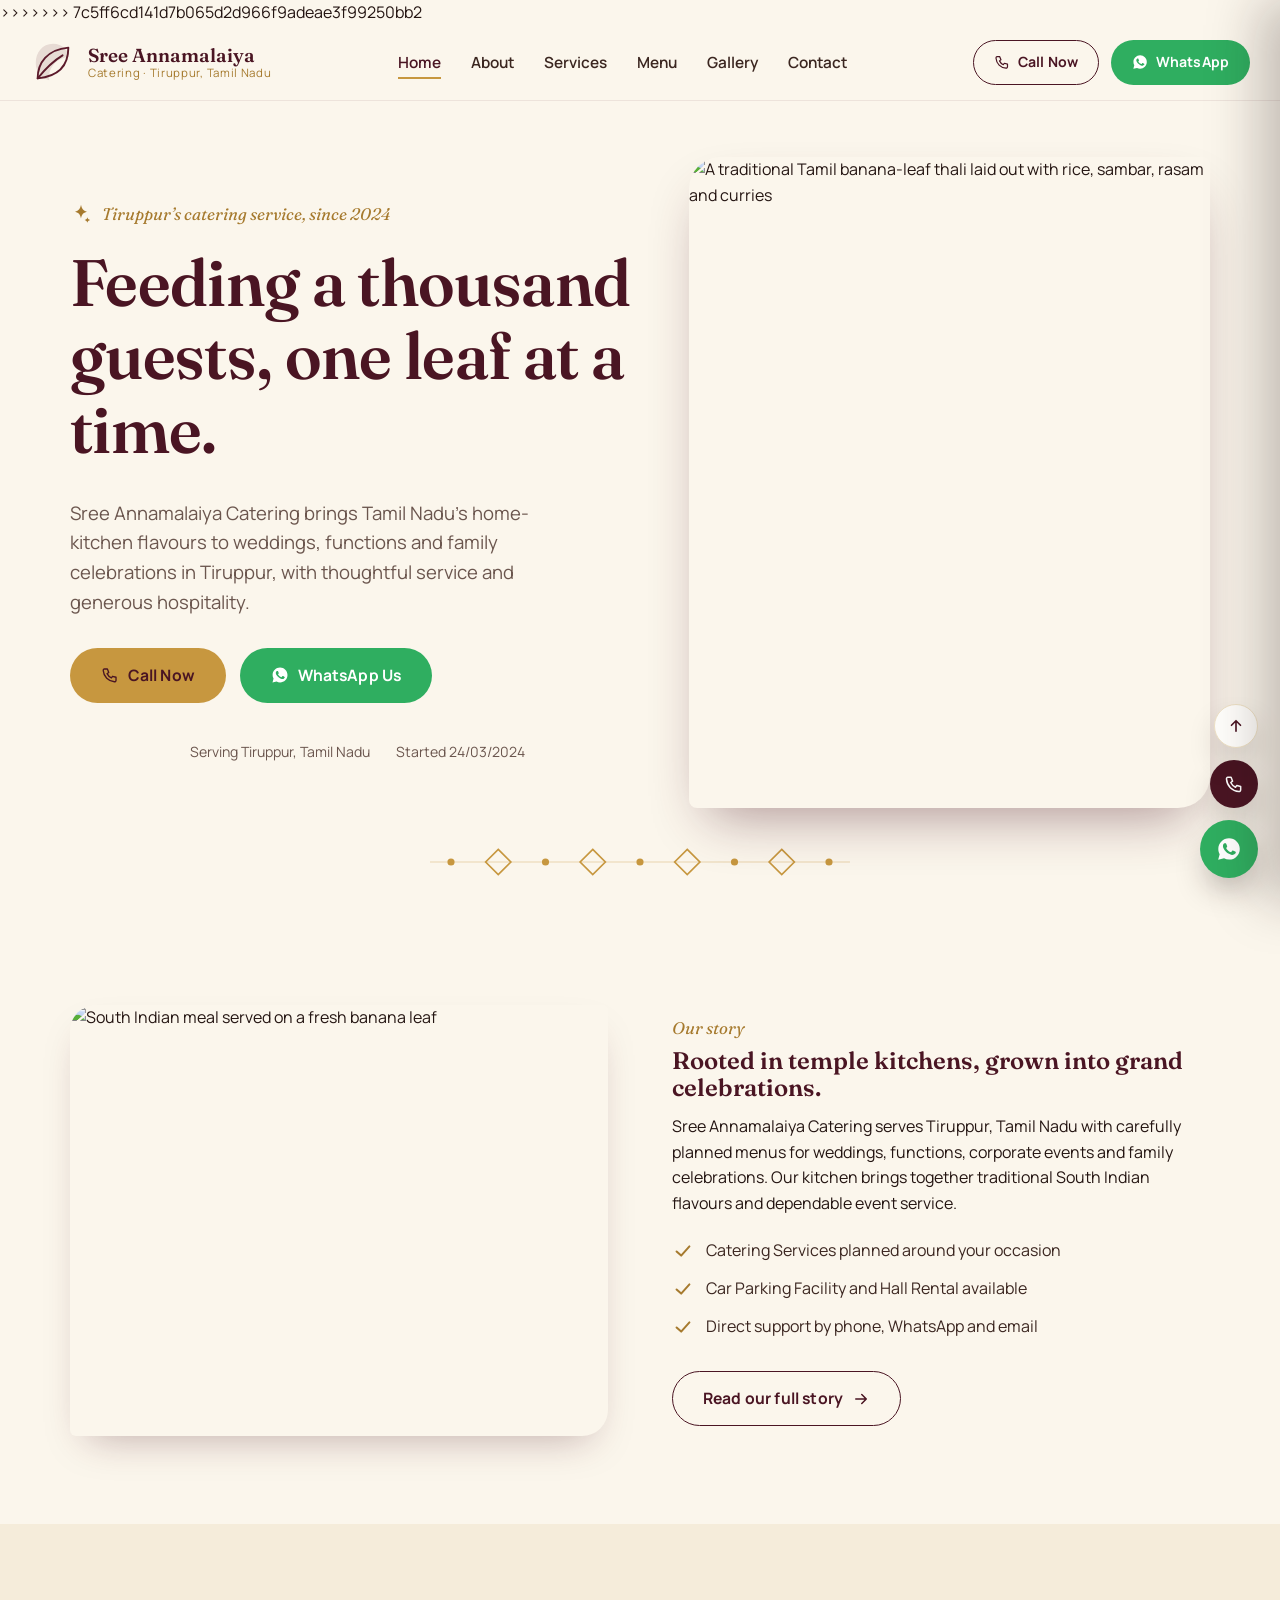
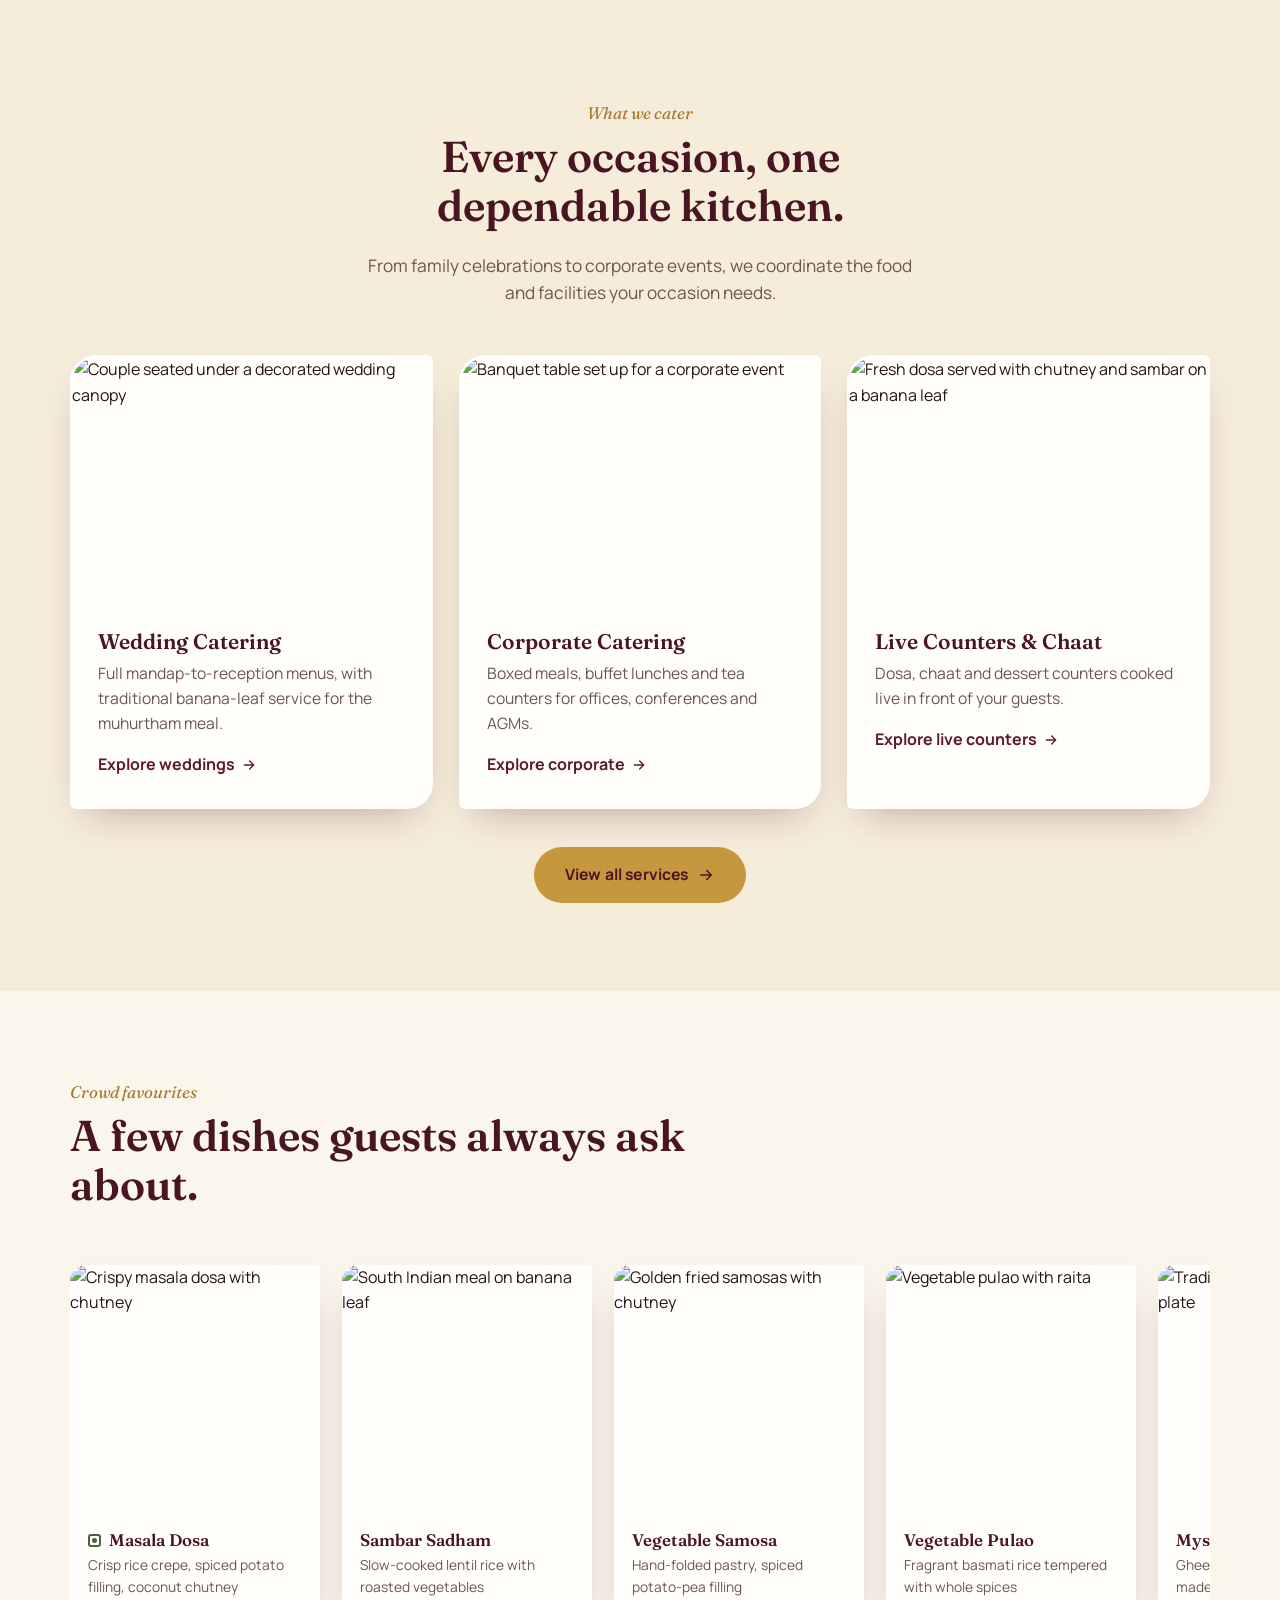
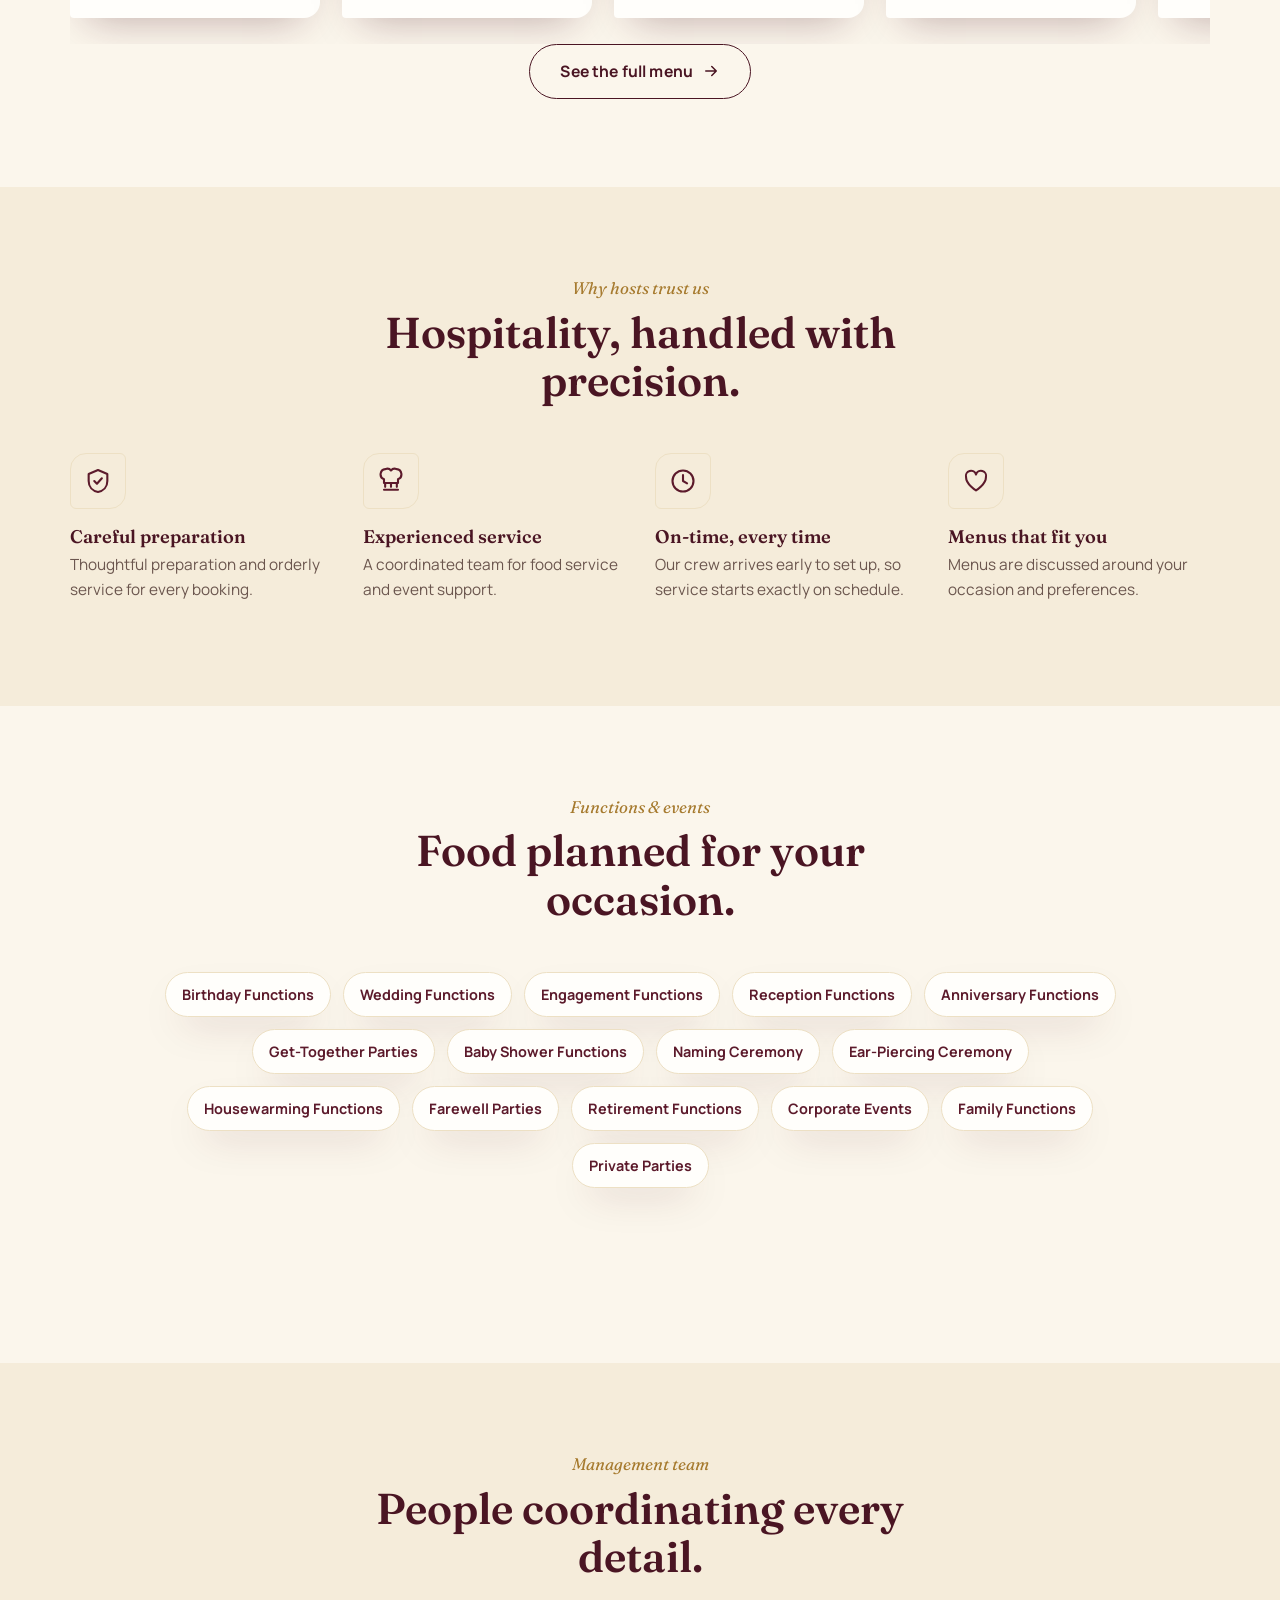
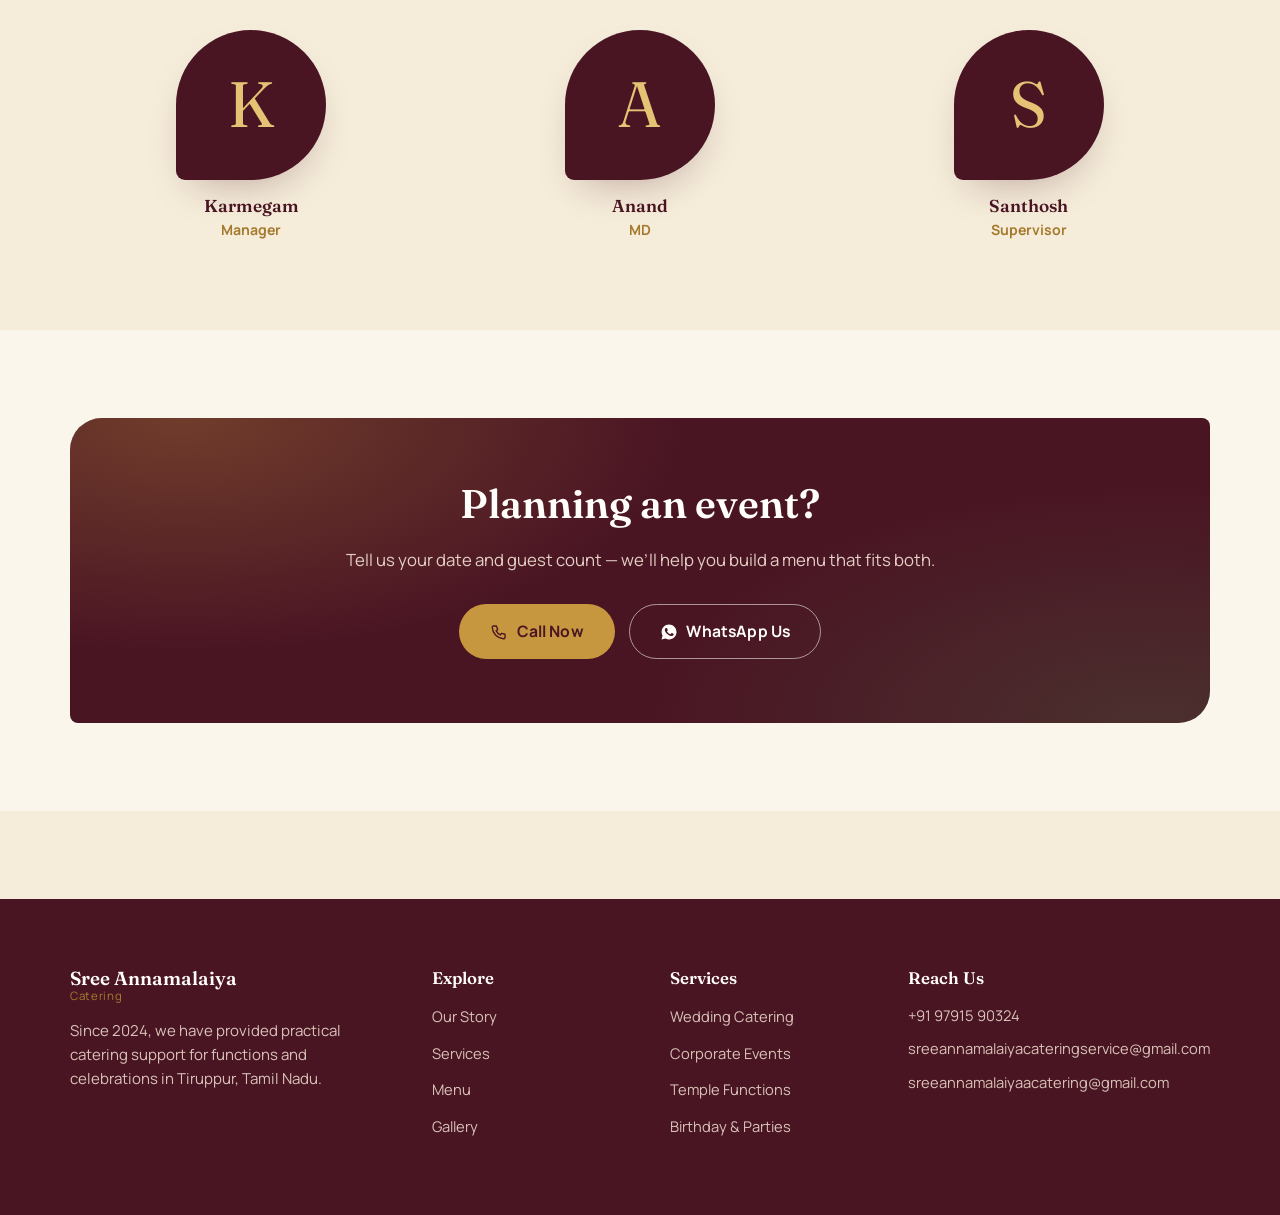
==== commit fba2dea9: "Add files via upload" ====
--- a/index.html
+++ b/index.html
@@ -1,375 +1,379 @@
-<!DOCTYPE html>
-<html lang="en">
-<head>
-<meta charset="UTF-8">
-  <meta name="viewport" content="width=device-width, initial-scale=1.0">
-  <title>Sree Annamalaiya Catering | Catering Services in Tiruppur, Tamil Nadu</title>
-  <meta name="description" content="Sree Annamalaiya Catering in Tiruppur, Tamil Nadu provides catering services for weddings, functions, corporate events and private celebrations. Starting Date: 24/03/2024.">
-  <link rel="canonical" href="https://www.sreeannamalaiyacatering.food/index.html">
-  <meta property="og:type" content="website">
-  <meta property="og:site_name" content="Sree Annamalaiya Catering">
-  <meta property="og:title" content="Sree Annamalaiya Catering | Catering Services in Tiruppur, Tamil Nadu">
-  <meta property="og:description" content="Sree Annamalaiya Catering in Tiruppur, Tamil Nadu provides catering services for weddings, functions, corporate events and private celebrations.">
-  <meta property="og:image" content="https://images.unsplash.com/photo-1742281257707-0c7f7e5ca9c6?auto=format&fit=crop&w=1400&q=80">
-  <meta property="og:url" content="https://www.sreeannamalaiyacatering.food/index.html">
-  <meta name="twitter:card" content="summary_large_image">
-  <meta name="theme-color" content="#5C1A2B">
-  <link rel="icon" href="data:image/svg+xml,%3Csvg xmlns='http://www.w3.org/2000/svg' viewBox='0 0 48 48'%3E%3Crect width='48' height='48' rx='10' fill='%235C1A2B'/%3E%3Cpath d='M8 40C8 24 18 10 40 8c0 20-12 30-32 32Z' fill='none' stroke='%23C7973F' stroke-width='3'/%3E%3C/svg%3E">
-  <link rel="preconnect" href="https://fonts.googleapis.com">
-  <link rel="preconnect" href="https://fonts.gstatic.com" crossorigin>
-  <link href="https://fonts.googleapis.com/css2?family=Fraunces:ital,opsz,wght@0,9..144,400;0,9..144,600;0,9..144,700;1,9..144,500&family=Manrope:wght@400;500;600;700;800&display=swap" rel="stylesheet">
-  <link rel="stylesheet" href="style.css">
-  <script type="application/ld+json">
-  {
-    "@context": "https://schema.org",
-    "@type": "CateringService",
-    "name": "Sree Annamalaiya Catering",
-    "image": "https://images.unsplash.com/photo-1742281257707-0c7f7e5ca9c6?auto=format&fit=crop&w=1400&q=80",
-    "url": "https://www.sreeannamalaiyacatering.food",
-    "telephone": "+91-97915-90324",
-    "servesCuisine": ["South Indian", "Tamil", "North Indian"],
-    "areaServed": "Tiruppur, Tamil Nadu",
-    "email": "sreeannamalaiyacateringservice@gmail.com"
-  }
-  </script>
-</head>
-<body>
-<a class="skip-link" href="#main">Skip to content</a>
-  <header class="site-header">
-    <div class="container header-inner">
-      <a href="index.html" class="brand" aria-label="Sree Annamalaiya Catering — home">
-        <svg class="brand-mark" viewBox="0 0 48 48" fill="none" xmlns="http://www.w3.org/2000/svg"><path d="M24 4C13 4 6 13 6 24c0 9 6 16 14 18-1-6 1-13 6-18 4-4 9-6 15-6C41 12 34 4 24 4Z" fill="currentColor" opacity=".12"/><path d="M8 40C8 24 18 10 40 8c0 20-12 30-32 32Z" stroke="currentColor" stroke-width="2" stroke-linejoin="round"/><path d="M8 40C16 30 24 22 34 16" stroke="currentColor" stroke-width="2" stroke-linecap="round"/></svg>
-        <span class="brand-text"><strong>Sree Annamalaiya</strong><span>Catering &middot; Tiruppur, Tamil Nadu</span></span>
-      </a>
-      <nav class="main-nav" aria-label="Primary">
-        <ul><li><a href="index.html">Home</a></li>
-<li><a href="about.html">About</a></li>
-<li><a href="services.html">Services</a></li>
-<li><a href="menu.html">Menu</a></li>
-<li><a href="gallery.html">Gallery</a></li>
-<li><a href="contact.html">Contact</a></li></ul>
-      </nav>
-      <div class="header-cta">
-        <a href="tel:+919791590324" class="btn btn-outline btn-sm" data-call-link><svg class="btn-icon" viewBox="0 0 24 24" fill="none" stroke="currentColor" stroke-width="1.8" stroke-linecap="round" stroke-linejoin="round"><path d="M4.5 4h4l1.8 4.6-2.2 1.6a12 12 0 0 0 5.7 5.7l1.6-2.2L20 15v4a2 2 0 0 1-2.2 2C9.7 20.4 3.6 14.3 3 6.2 2.9 5 3.5 4 4.5 4Z"/></svg>Call Now</a>
-        <a href="#" class="btn btn-whatsapp btn-sm" data-whatsapp-link target="_blank" rel="noopener"><svg class="btn-icon" viewBox="0 0 24 24" fill="currentColor"><path d="M12.04 2C6.58 2 2.13 6.45 2.13 11.91c0 1.75.46 3.39 1.26 4.83L2 22l5.42-1.35a9.9 9.9 0 0 0 4.62 1.15h.01c5.46 0 9.9-4.45 9.9-9.91C21.96 6.45 17.5 2 12.04 2Zm5.8 14.03c-.24.68-1.4 1.3-1.93 1.38-.5.08-1.12.11-1.8-.11-.42-.13-.95-.3-1.63-.6-2.87-1.24-4.75-4.12-4.9-4.31-.14-.19-1.17-1.56-1.17-2.98 0-1.42.75-2.11 1.01-2.4.26-.29.57-.36.76-.36h.55c.18 0 .42-.07.65.5.24.58.83 2 .9 2.14.07.14.12.31.02.5-.1.19-.15.31-.29.48-.15.17-.31.38-.44.51-.15.15-.3.31-.13.6.17.29.75 1.24 1.62 2.01 1.12.99 2.06 1.3 2.36 1.44.3.15.47.13.65-.08.18-.2.75-.87.95-1.17.2-.29.4-.24.66-.14.27.09 1.7.8 1.99.95.29.14.49.22.56.34.08.13.08.71-.16 1.4Z"/></svg>WhatsApp</a>
-      </div>
-      <button class="nav-toggle" aria-label="Open menu" aria-expanded="false">
-        <span></span><span></span><span></span>
-      </button>
-    </div>
-  </header>
-  <div class="scrim"></div>
-  <aside class="mobile-drawer" aria-label="Mobile navigation">
-    <div class="drawer-top">
-      <button class="drawer-close" aria-label="Close menu"><svg viewBox="0 0 24 24" fill="none" stroke="currentColor" stroke-width="2.2" stroke-linecap="round"><path d="M6 6l12 12M18 6 6 18"/></svg></button>
-    </div>
-    <nav><ul><li><a href="index.html">Home</a></li>
-<li><a href="about.html">About</a></li>
-<li><a href="services.html">Services</a></li>
-<li><a href="menu.html">Menu</a></li>
-<li><a href="gallery.html">Gallery</a></li>
-<li><a href="contact.html">Contact</a></li></ul></nav>
-    <div class="drawer-cta">
-    <a href="tel:+919791590324" class="btn btn-outline" data-call-link><svg class="btn-icon" viewBox="0 0 24 24" fill="none" stroke="currentColor" stroke-width="1.8" stroke-linecap="round" stroke-linejoin="round"><path d="M4.5 4h4l1.8 4.6-2.2 1.6a12 12 0 0 0 5.7 5.7l1.6-2.2L20 15v4a2 2 0 0 1-2.2 2C9.7 20.4 3.6 14.3 3 6.2 2.9 5 3.5 4 4.5 4Z"/></svg>Call Now</a>
-      <a href="#" class="btn btn-whatsapp" data-whatsapp-link target="_blank" rel="noopener"><svg class="btn-icon" viewBox="0 0 24 24" fill="currentColor"><path d="M12.04 2C6.58 2 2.13 6.45 2.13 11.91c0 1.75.46 3.39 1.26 4.83L2 22l5.42-1.35a9.9 9.9 0 0 0 4.62 1.15h.01c5.46 0 9.9-4.45 9.9-9.91C21.96 6.45 17.5 2 12.04 2Zm5.8 14.03c-.24.68-1.4 1.3-1.93 1.38-.5.08-1.12.11-1.8-.11-.42-.13-.95-.3-1.63-.6-2.87-1.24-4.75-4.12-4.9-4.31-.14-.19-1.17-1.56-1.17-2.98 0-1.42.75-2.11 1.01-2.4.26-.29.57-.36.76-.36h.55c.18 0 .42-.07.65.5.24.58.83 2 .9 2.14.07.14.12.31.02.5-.1.19-.15.31-.29.48-.15.17-.31.38-.44.51-.15.15-.3.31-.13.6.17.29.75 1.24 1.62 2.01 1.12.99 2.06 1.3 2.36 1.44.3.15.47.13.65-.08.18-.2.75-.87.95-1.17.2-.29.4-.24.66-.14.27.09 1.7.8 1.99.95.29.14.49.22.56.34.08.13.08.71-.16 1.4Z"/></svg>Chat on WhatsApp</a>
-    </div>
-  </aside>
-
-  <main id="main">
-
-    <!-- HERO -->
-    <section class="hero">
-      <div class="container hero-grid">
-        <div class="hero-copy">
-          <span class="hero-eyebrow"><svg viewBox="0 0 24 24" fill="currentColor"><path d="M12 2c.7 4.2 2.3 6.4 6.5 7.5-4.2 1.1-5.8 3.3-6.5 7.5-.7-4.2-2.3-6.4-6.5-7.5C9.7 8.4 11.3 6.2 12 2Z"/><path d="M19 15.5c.4 1.9 1 2.5 3 3-2 .5-2.6 1.1-3 3-.4-1.9-2.6-3-3-3 2-.5 2.6-1.1 3-3Z"/></svg>Tiruppur&rsquo;s catering service, since 2024</span>
-          <h1>Feeding a thousand guests, one leaf at a time.</h1>
-          <p class="hero-lead">Sree Annamalaiya Catering brings Tamil Nadu&rsquo;s home-kitchen flavours to weddings, functions and family celebrations in Tiruppur, with thoughtful service and generous hospitality.</p>
-          <div class="hero-ctas">
-            <a href="tel:+919791590324" class="btn btn-primary" data-call-link><svg class="btn-icon" viewBox="0 0 24 24" fill="none" stroke="currentColor" stroke-width="1.8" stroke-linecap="round" stroke-linejoin="round"><path d="M4.5 4h4l1.8 4.6-2.2 1.6a12 12 0 0 0 5.7 5.7l1.6-2.2L20 15v4a2 2 0 0 1-2.2 2C9.7 20.4 3.6 14.3 3 6.2 2.9 5 3.5 4 4.5 4Z"/></svg>Call Now</a>
-            <a href="#" class="btn btn-whatsapp" data-whatsapp-link target="_blank" rel="noopener"><svg class="btn-icon" viewBox="0 0 24 24" fill="currentColor"><path d="M12.04 2C6.58 2 2.13 6.45 2.13 11.91c0 1.75.46 3.39 1.26 4.83L2 22l5.42-1.35a9.9 9.9 0 0 0 4.62 1.15h.01c5.46 0 9.9-4.45 9.9-9.91C21.96 6.45 17.5 2 12.04 2Zm5.8 14.03c-.24.68-1.4 1.3-1.93 1.38-.5.08-1.12.11-1.8-.11-.42-.13-.95-.3-1.63-.6-2.87-1.24-4.75-4.12-4.9-4.31-.14-.19-1.17-1.56-1.17-2.98 0-1.42.75-2.11 1.01-2.4.26-.29.57-.36.76-.36h.55c.18 0 .42-.07.65.5.24.58.83 2 .9 2.14.07.14.12.31.02.5-.1.19-.15.31-.29.48-.15.17-.31.38-.44.51-.15.15-.3.31-.13.6.17.29.75 1.24 1.62 2.01 1.12.99 2.06 1.3 2.36 1.44.3.15.47.13.65-.08.18-.2.75-.87.95-1.17.2-.29.4-.24.66-.14.27.09 1.7.8 1.99.95.29.14.49.22.56.34.08.13.08.71-.16 1.4Z"/></svg>WhatsApp Us</a>
-          </div>
-          <div class="eyebrow-strip"><span>Serving Tiruppur, Tamil Nadu</span><span>Started 24/03/2024</span></div>
-        </div>
-        <div class="hero-visual tilt">
-          <div class="hero-frame tilt-inner">
-            <img src="https://images.unsplash.com/photo-1742281257707-0c7f7e5ca9c6?auto=format&fit=crop&w=1400&q=80" alt="A traditional Tamil banana-leaf thali laid out with rice, sambar, rasam and curries" loading="eager">
-          </div>
-        </div>
-      </div>
-      <div class="kolam-divider" aria-hidden="true"><svg viewBox="0 0 400 40" xmlns="http://www.w3.org/2000/svg"><line x1="0" y1="20" x2="400" y2="20" stroke="currentColor" stroke-width="1" opacity=".35"/><circle cx="20" cy="20" r="3.4" fill="currentColor"/><path d="M65 8 L77 20 L65 32 L53 20 Z" fill="none" stroke="currentColor" stroke-width="1.6"/><circle cx="110" cy="20" r="3.4" fill="currentColor"/><path d="M155 8 L167 20 L155 32 L143 20 Z" fill="none" stroke="currentColor" stroke-width="1.6"/><circle cx="200" cy="20" r="3.4" fill="currentColor"/><path d="M245 8 L257 20 L245 32 L233 20 Z" fill="none" stroke="currentColor" stroke-width="1.6"/><circle cx="290" cy="20" r="3.4" fill="currentColor"/><path d="M335 8 L347 20 L335 32 L323 20 Z" fill="none" stroke="currentColor" stroke-width="1.6"/><circle cx="380" cy="20" r="3.4" fill="currentColor"/></svg></div>
-    </section>
-
-    <!-- ABOUT TEASER -->
-    <section class="bg-cream">
-      <div class="container split">
-        <div class="split-visual reveal">
-          <div class="split-frame"><img src="https://images.unsplash.com/photo-1625398407796-82650a8c135f?auto=format&fit=crop&w=1200&q=80" alt="South Indian meal served on a fresh banana leaf" loading="lazy"></div>
-        </div>
-        <div class="split-copy reveal">
-          <span class="section-kicker">Our story</span>
-          <h2>Rooted in temple kitchens, grown into grand celebrations.</h2>
-          <p>Sree Annamalaiya Catering serves Tiruppur, Tamil Nadu with carefully planned menus for weddings, functions, corporate events and family celebrations. Our kitchen brings together traditional South Indian flavours and dependable event service.</p>
-          <ul class="check-list">
-            <li><svg viewBox="0 0 24 24" fill="none" stroke="currentColor" stroke-width="2.2" stroke-linecap="round" stroke-linejoin="round"><path d="M5 12.5 10 17 19 7"/></svg><span>Catering Services planned around your occasion</span></li>
-            <li><svg viewBox="0 0 24 24" fill="none" stroke="currentColor" stroke-width="2.2" stroke-linecap="round" stroke-linejoin="round"><path d="M5 12.5 10 17 19 7"/></svg><span>Car Parking Facility and Hall Rental available</span></li>
-            <li><svg viewBox="0 0 24 24" fill="none" stroke="currentColor" stroke-width="2.2" stroke-linecap="round" stroke-linejoin="round"><path d="M5 12.5 10 17 19 7"/></svg><span>Direct support by phone, WhatsApp and email</span></li>
-          </ul>
-          <a href="about.html" class="btn btn-outline">Read our full story <svg class="btn-icon" viewBox="0 0 24 24" fill="none" stroke="currentColor" stroke-width="2" stroke-linecap="round" stroke-linejoin="round"><path d="M5 12h14M13 6l6 6-6 6"/></svg></a>
-        </div>
-      </div>
-    </section>
-
-    <!-- SERVICES TEASER -->
-    <section class="bg-tint">
-      <div class="container">
-        <div class="section-head center reveal">
-          <span class="section-kicker">What we cater</span>
-          <h2>Every occasion, one dependable kitchen.</h2>
-          <p>From family celebrations to corporate events, we coordinate the food and facilities your occasion needs.</p>
-        </div>
-        <div class="grid grid-3 reveal-stagger">
-          <div class="service-card tilt">
-            <div class="tilt-inner">
-              <div class="thumb"><img src="https://images.unsplash.com/photo-1587271636175-90d58cdad458?auto=format&fit=crop&w=1200&q=80" alt="Couple seated under a decorated wedding canopy" loading="lazy"></div>
-              <div class="body">
-                <h3>Wedding Catering</h3>
-                <p>Full mandap-to-reception menus, with traditional banana-leaf service for the muhurtham meal.</p>
-                <a href="services.html#weddings" class="card-link">Explore weddings <svg viewBox="0 0 24 24" fill="none" stroke="currentColor" stroke-width="2" stroke-linecap="round" stroke-linejoin="round"><path d="M5 12h14M13 6l6 6-6 6"/></svg></a>
-              </div>
-            </div>
-          </div>
-          <div class="service-card tilt">
-            <div class="tilt-inner">
-              <div class="thumb"><img src="https://images.unsplash.com/photo-1510076857177-7470076d4098?auto=format&fit=crop&w=900&q=80" alt="Banquet table set up for a corporate event" loading="lazy"></div>
-              <div class="body">
-                <h3>Corporate Catering</h3>
-                <p>Boxed meals, buffet lunches and tea counters for offices, conferences and AGMs.</p>
-                <a href="services.html#corporate" class="card-link">Explore corporate <svg viewBox="0 0 24 24" fill="none" stroke="currentColor" stroke-width="2" stroke-linecap="round" stroke-linejoin="round"><path d="M5 12h14M13 6l6 6-6 6"/></svg></a>
-              </div>
-            </div>
-          </div>
-          <div class="service-card tilt">
-            <div class="tilt-inner">
-              <div class="thumb"><img src="https://images.unsplash.com/photo-1694849789325-914b71ab4075?auto=format&fit=crop&w=1200&q=80" alt="Fresh dosa served with chutney and sambar on a banana leaf" loading="lazy"></div>
-              <div class="body">
-                <h3>Live Counters &amp; Chaat</h3>
-                <p>Dosa, chaat and dessert counters cooked live in front of your guests.</p>
-                <a href="services.html#live-counters" class="card-link">Explore live counters <svg viewBox="0 0 24 24" fill="none" stroke="currentColor" stroke-width="2" stroke-linecap="round" stroke-linejoin="round"><path d="M5 12h14M13 6l6 6-6 6"/></svg></a>
-              </div>
-            </div>
-          </div>
-        </div>
-        <div class="text-center reveal" style="margin-top:38px;">
-          <a href="services.html" class="btn btn-primary">View all services <svg class="btn-icon" viewBox="0 0 24 24" fill="none" stroke="currentColor" stroke-width="2" stroke-linecap="round" stroke-linejoin="round"><path d="M5 12h14M13 6l6 6-6 6"/></svg></a>
-        </div>
-      </div>
-    </section>
-
-    <!-- SIGNATURE MENU HIGHLIGHTS -->
-    <section class="bg-cream">
-      <div class="container">
-        <div class="section-head reveal">
-          <span class="section-kicker">Crowd favourites</span>
-          <h2>A few dishes guests always ask about.</h2>
-        </div>
-        <div class="dish-scroller reveal">
-          <div class="dish-card"><div class="thumb"><img src="https://images.unsplash.com/photo-1668236543090-82eba5ee5976?auto=format&fit=crop&w=900&q=80" alt="Crispy masala dosa with chutney" loading="lazy"></div>
-            <div class="info"><h4><span class="veg-dot"></span>Masala Dosa</h4><p>Crisp rice crepe, spiced potato filling, coconut chutney</p></div></div>
-          <div class="dish-card"><div class="thumb"><img src="https://images.unsplash.com/photo-1625398407796-82650a8c135f?auto=format&fit=crop&w=1200&q=80" alt="South Indian meal on banana leaf" loading="lazy"></div>
-            <div class="info"><h4>Sambar Sadham</h4><p>Slow-cooked lentil rice with roasted vegetables</p></div></div>
-          <div class="dish-card"><div class="thumb"><img src="https://images.unsplash.com/photo-1601050690597-df0568f70950?auto=format&fit=crop&w=900&q=80" alt="Golden fried samosas with chutney" loading="lazy"></div>
-            <div class="info"><h4>Vegetable Samosa</h4><p>Hand-folded pastry, spiced potato-pea filling</p></div></div>
-          <div class="dish-card"><div class="thumb"><img src="https://images.unsplash.com/photo-1588644525273-f37b60d78512?auto=format&fit=crop&w=900&q=80" alt="Vegetable pulao with raita" loading="lazy"></div>
-            <div class="info"><h4>Vegetable Pulao</h4><p>Fragrant basmati rice tempered with whole spices</p></div></div>
-          <div class="dish-card"><div class="thumb"><img src="https://images.unsplash.com/photo-1517244683847-7456b63c5969?auto=format&fit=crop&w=900&q=80" alt="Traditional sweet on a brass plate" loading="lazy"></div>
-            <div class="info"><h4>Mysore Pak</h4><p>Ghee-roasted gram flour sweet, made fresh in-house</p></div></div>
-        </div>
-        <div class="text-center reveal">
-          <a href="menu.html" class="btn btn-outline">See the full menu <svg class="btn-icon" viewBox="0 0 24 24" fill="none" stroke="currentColor" stroke-width="2" stroke-linecap="round" stroke-linejoin="round"><path d="M5 12h14M13 6l6 6-6 6"/></svg></a>
-        </div>
-      </div>
-    </section>
-
-    <!-- WHY CHOOSE US -->
-    <section class="bg-tint">
-      <div class="container">
-        <div class="section-head center reveal">
-          <span class="section-kicker">Why hosts trust us</span>
-          <h2>Hospitality, handled with precision.</h2>
-        </div>
-        <div class="feature-grid reveal-stagger">
-          <div class="feature"><div class="icon-badge"><svg viewBox="0 0 24 24" fill="none" stroke="currentColor" stroke-width="1.8" stroke-linecap="round" stroke-linejoin="round"><path d="M12 2.6 20 6v6c0 5.2-3.4 8.6-8 9.4-4.6-.8-8-4.2-8-9.4V6l8-3.4Z"/><path d="m8.8 12 2.3 2.3 4.2-4.6"/></svg></div><h3>Careful preparation</h3><p>Thoughtful preparation and orderly service for every booking.</p></div>
-          <div class="feature"><div class="icon-badge"><svg viewBox="0 0 24 24" fill="none" stroke="currentColor" stroke-width="1.8" stroke-linecap="round" stroke-linejoin="round"><path d="M6 10.5a4.5 4.5 0 0 1 1.2-8.7A4 4 0 0 1 12 3a4 4 0 0 1 4.8-1.2A4.5 4.5 0 0 1 18 10.5v3.2H6v-3.2Z"/><path d="M6 19.5h12M7 13.7v3.3M12 13.7v3.3M17 13.7v3.3"/></svg></div><h3>Experienced service</h3><p>A coordinated team for food service and event support.</p></div>
-          <div class="feature"><div class="icon-badge"><svg viewBox="0 0 24 24" fill="none" stroke="currentColor" stroke-width="1.8" stroke-linecap="round" stroke-linejoin="round"><circle cx="12" cy="12" r="9"/><path d="M12 7v5l3.5 2"/></svg></div><h3>On-time, every time</h3><p>Our crew arrives early to set up, so service starts exactly on schedule.</p></div>
-          <div class="feature"><div class="icon-badge"><svg viewBox="0 0 24 24" fill="none" stroke="currentColor" stroke-width="1.8" stroke-linecap="round" stroke-linejoin="round"><path d="M12 20S3.5 14.7 3.5 8.9A4.4 4.4 0 0 1 12 6.5a4.4 4.4 0 0 1 8.5 2.4C20.5 14.7 12 20 12 20Z"/></svg></div><h3>Menus that fit you</h3><p>Menus are discussed around your occasion and preferences.</p></div>
-        </div>
-      </div>
-    </section>
-
-    <!-- FUNCTIONS / EVENTS -->
-    <section class="bg-cream">
-      <div class="container">
-        <div class="section-head center reveal">
-          <span class="section-kicker">Functions &amp; events</span>
-          <h2>Food planned for your occasion.</h2>
-        </div>
-        <div class="event-list reveal-stagger">
-          <span>Birthday Functions</span><span>Wedding Functions</span><span>Engagement Functions</span><span>Reception Functions</span><span>Anniversary Functions</span><span>Get-Together Parties</span><span>Baby Shower Functions</span><span>Naming Ceremony</span><span>Ear-Piercing Ceremony</span><span>Housewarming Functions</span><span>Farewell Parties</span><span>Retirement Functions</span><span>Corporate Events</span><span>Family Functions</span><span>Private Parties</span>
-        </div>
-        <div class="text-center reveal" style="margin-top:32px;"><a href="services.html#functions" class="btn btn-outline">View functions <svg class="btn-icon" viewBox="0 0 24 24" fill="none" stroke="currentColor" stroke-width="2" stroke-linecap="round" stroke-linejoin="round"><path d="M5 12h14M13 6l6 6-6 6"/></svg></a></div>
-      </div>
-    </section>
-
-    <section class="bg-tint">
-      <div class="container">
-        <div class="section-head center reveal">
-          <span class="section-kicker">Management team</span>
-          <h2>People coordinating every detail.</h2>
-        </div>
-        <div class="grid grid-3 reveal-stagger">
-          <div class="team-card"><div class="team-initial">K</div><h3>Karmegam</h3><span>Manager</span></div>
-          <div class="team-card"><div class="team-initial">A</div><h3>Anand</h3><span>MD</span></div>
-          <div class="team-card"><div class="team-initial">S</div><h3>Santhosh</h3><span>Supervisor</span></div>
-        </div>
-      </div>
-    </section>
-
-    <!-- GALLERY PREVIEW -->
-    <section class="bg-cream" hidden>
-      <div class="container">
-        <div class="section-head center reveal">
-          <span class="section-kicker">A glimpse</span>
-          <h2>Moments from our events.</h2>
-        </div>
-        <div class="gallery-grid reveal-stagger" hidden>
-          <div class="testimonial-card">
-            <svg class="quote" viewBox="0 0 32 24" fill="currentColor"><path d="M0 24V14.6C0 6 5.6 1 13.4 0v5.4C9 6.3 6.8 9 6.6 13H13v11H0Zm18.6 0V14.6C18.6 6 24.2 1 32 0v5.4c-4.4.9-6.6 3.6-6.8 7.6H32v11H18.6Z"/></svg>
-            <div class="stars"><svg viewBox="0 0 24 24" fill="currentColor"><path d="M12 2.5 15 9l7 1-5.2 5 1.3 7L12 18.8 5.9 22l1.3-7L2 10l7-1 3-6.5Z"/></svg><svg viewBox="0 0 24 24" fill="currentColor"><path d="M12 2.5 15 9l7 1-5.2 5 1.3 7L12 18.8 5.9 22l1.3-7L2 10l7-1 3-6.5Z"/></svg><svg viewBox="0 0 24 24" fill="currentColor"><path d="M12 2.5 15 9l7 1-5.2 5 1.3 7L12 18.8 5.9 22l1.3-7L2 10l7-1 3-6.5Z"/></svg><svg viewBox="0 0 24 24" fill="currentColor"><path d="M12 2.5 15 9l7 1-5.2 5 1.3 7L12 18.8 5.9 22l1.3-7L2 10l7-1 3-6.5Z"/></svg><svg viewBox="0 0 24 24" fill="currentColor"><path d="M12 2.5 15 9l7 1-5.2 5 1.3 7L12 18.8 5.9 22l1.3-7L2 10l7-1 3-6.5Z"/></svg></div>
-            <p>&ldquo;Our daughter&rsquo;s wedding reception was carefully coordinated, and the live dosa counter was a highlight.&rdquo;</p>
-            <div class="testimonial-person"><div class="avatar">RS</div><div><strong>Event hosts</strong><span>Wedding clients, Tiruppur</span></div></div>
-          </div>
-          <div class="testimonial-card">
-            <svg class="quote" viewBox="0 0 32 24" fill="currentColor"><path d="M0 24V14.6C0 6 5.6 1 13.4 0v5.4C9 6.3 6.8 9 6.6 13H13v11H0Zm18.6 0V14.6C18.6 6 24.2 1 32 0v5.4c-4.4.9-6.6 3.6-6.8 7.6H32v11H18.6Z"/></svg>
-            <div class="stars"><svg viewBox="0 0 24 24" fill="currentColor"><path d="M12 2.5 15 9l7 1-5.2 5 1.3 7L12 18.8 5.9 22l1.3-7L2 10l7-1 3-6.5Z"/></svg><svg viewBox="0 0 24 24" fill="currentColor"><path d="M12 2.5 15 9l7 1-5.2 5 1.3 7L12 18.8 5.9 22l1.3-7L2 10l7-1 3-6.5Z"/></svg><svg viewBox="0 0 24 24" fill="currentColor"><path d="M12 2.5 15 9l7 1-5.2 5 1.3 7L12 18.8 5.9 22l1.3-7L2 10l7-1 3-6.5Z"/></svg><svg viewBox="0 0 24 24" fill="currentColor"><path d="M12 2.5 15 9l7 1-5.2 5 1.3 7L12 18.8 5.9 22l1.3-7L2 10l7-1 3-6.5Z"/></svg><svg viewBox="0 0 24 24" fill="currentColor"><path d="M12 2.5 15 9l7 1-5.2 5 1.3 7L12 18.8 5.9 22l1.3-7L2 10l7-1 3-6.5Z"/></svg></div>
-            <p>&ldquo;We&rsquo;ve used them for three consecutive AGMs. Punctual, professional, and the filter coffee alone is worth the booking.&rdquo;</p>
-            <div class="testimonial-person"><div class="avatar">KI</div><div><strong>Corporate client</strong><span>Operations team, Tiruppur</span></div></div>
-          </div>
-          <div class="testimonial-card">
-            <svg class="quote" viewBox="0 0 32 24" fill="currentColor"><path d="M0 24V14.6C0 6 5.6 1 13.4 0v5.4C9 6.3 6.8 9 6.6 13H13v11H0Zm18.6 0V14.6C18.6 6 24.2 1 32 0v5.4c-4.4.9-6.6 3.6-6.8 7.6H32v11H18.6Z"/></svg>
-            <div class="stars"><svg viewBox="0 0 24 24" fill="currentColor"><path d="M12 2.5 15 9l7 1-5.2 5 1.3 7L12 18.8 5.9 22l1.3-7L2 10l7-1 3-6.5Z"/></svg><svg viewBox="0 0 24 24" fill="currentColor"><path d="M12 2.5 15 9l7 1-5.2 5 1.3 7L12 18.8 5.9 22l1.3-7L2 10l7-1 3-6.5Z"/></svg><svg viewBox="0 0 24 24" fill="currentColor"><path d="M12 2.5 15 9l7 1-5.2 5 1.3 7L12 18.8 5.9 22l1.3-7L2 10l7-1 3-6.5Z"/></svg><svg viewBox="0 0 24 24" fill="currentColor"><path d="M12 2.5 15 9l7 1-5.2 5 1.3 7L12 18.8 5.9 22l1.3-7L2 10l7-1 3-6.5Z"/></svg><svg viewBox="0 0 24 24" fill="currentColor"><path d="M12 2.5 15 9l7 1-5.2 5 1.3 7L12 18.8 5.9 22l1.3-7L2 10l7-1 3-6.5Z"/></svg></div>
-            <p>&ldquo;The catering for our function was coordinated smoothly from preparation through service.&rdquo;</p>
-            <div class="testimonial-person"><div class="avatar">TC</div><div><strong>Function hosts</strong><span>Event clients, Tiruppur</span></div></div>
-          </div>
-          <div class="testimonial-card">
-            <svg class="quote" viewBox="0 0 32 24" fill="currentColor"><path d="M0 24V14.6C0 6 5.6 1 13.4 0v5.4C9 6.3 6.8 9 6.6 13H13v11H0Zm18.6 0V14.6C18.6 6 24.2 1 32 0v5.4c-4.4.9-6.6 3.6-6.8 7.6H32v11H18.6Z"/></svg>
-            <div class="stars"><svg viewBox="0 0 24 24" fill="currentColor"><path d="M12 2.5 15 9l7 1-5.2 5 1.3 7L12 18.8 5.9 22l1.3-7L2 10l7-1 3-6.5Z"/></svg><svg viewBox="0 0 24 24" fill="currentColor"><path d="M12 2.5 15 9l7 1-5.2 5 1.3 7L12 18.8 5.9 22l1.3-7L2 10l7-1 3-6.5Z"/></svg><svg viewBox="0 0 24 24" fill="currentColor"><path d="M12 2.5 15 9l7 1-5.2 5 1.3 7L12 18.8 5.9 22l1.3-7L2 10l7-1 3-6.5Z"/></svg><svg viewBox="0 0 24 24" fill="currentColor"><path d="M12 2.5 15 9l7 1-5.2 5 1.3 7L12 18.8 5.9 22l1.3-7L2 10l7-1 3-6.5Z"/></svg><svg viewBox="0 0 24 24" fill="currentColor"><path d="M12 2.5 15 9l7 1-5.2 5 1.3 7L12 18.8 5.9 22l1.3-7L2 10l7-1 3-6.5Z"/></svg></div>
-            <p>&ldquo;Homely taste at a scale I didn&rsquo;t think was possible. That combination is rare.&rdquo;</p>
-            <div class="testimonial-person"><div class="avatar">MR</div><div><strong>Meenakshi R.</strong><span>House-warming client</span></div></div>
-          </div>
-          <div class="testimonial-card">
-            <svg class="quote" viewBox="0 0 32 24" fill="currentColor"><path d="M0 24V14.6C0 6 5.6 1 13.4 0v5.4C9 6.3 6.8 9 6.6 13H13v11H0Zm18.6 0V14.6C18.6 6 24.2 1 32 0v5.4c-4.4.9-6.6 3.6-6.8 7.6H32v11H18.6Z"/></svg>
-            <div class="stars"><svg viewBox="0 0 24 24" fill="currentColor"><path d="M12 2.5 15 9l7 1-5.2 5 1.3 7L12 18.8 5.9 22l1.3-7L2 10l7-1 3-6.5Z"/></svg><svg viewBox="0 0 24 24" fill="currentColor"><path d="M12 2.5 15 9l7 1-5.2 5 1.3 7L12 18.8 5.9 22l1.3-7L2 10l7-1 3-6.5Z"/></svg><svg viewBox="0 0 24 24" fill="currentColor"><path d="M12 2.5 15 9l7 1-5.2 5 1.3 7L12 18.8 5.9 22l1.3-7L2 10l7-1 3-6.5Z"/></svg><svg viewBox="0 0 24 24" fill="currentColor"><path d="M12 2.5 15 9l7 1-5.2 5 1.3 7L12 18.8 5.9 22l1.3-7L2 10l7-1 3-6.5Z"/></svg><svg viewBox="0 0 24 24" fill="currentColor"><path d="M12 2.5 15 9l7 1-5.2 5 1.3 7L12 18.8 5.9 22l1.3-7L2 10l7-1 3-6.5Z"/></svg></div>
-            <p>&ldquo;From the tasting session to the last sweet box, everything was exactly as promised.&rdquo;</p>
-            <div class="testimonial-person"><div class="avatar">AP</div><div><strong>Arun &amp; Priya</strong><span>Wedding clients</span></div></div>
-          </div>
-        </div>
-        <div class="track-nav">
-          <button data-testi-prev aria-label="Previous testimonial"><svg viewBox="0 0 24 24" fill="none" stroke="currentColor" stroke-width="2.2" stroke-linecap="round" stroke-linejoin="round"><path d="M15 5l-7 7 7 7"/></svg></button>
-          <button data-testi-next aria-label="Next testimonial"><svg viewBox="0 0 24 24" fill="none" stroke="currentColor" stroke-width="2.2" stroke-linecap="round" stroke-linejoin="round"><path d="M9 5l7 7-7 7"/></svg></button>
-        </div>
-      </div>
-    </section>
-
-    <!-- GALLERY PREVIEW -->
-    <section class="bg-tint" hidden>
-      <div class="container">
-        <div class="section-head center reveal">
-          <span class="section-kicker">A glimpse</span>
-          <h2>Moments from recent events.</h2>
-        </div>
-        <div class="gallery-grid reveal-stagger">
-          <div class="gallery-item tall"><img src="https://images.unsplash.com/photo-1587271407850-8d438ca9fdf2?auto=format&fit=crop&w=1200&q=80" alt="Wedding ceremony under a floral canopy" loading="lazy"></div>
-          <div class="gallery-item"><img src="https://images.unsplash.com/photo-1694849789325-914b71ab4075?auto=format&fit=crop&w=1200&q=80" alt="Live dosa counter" loading="lazy"></div>
-          <div class="gallery-item"><img src="https://images.unsplash.com/photo-1736155983520-a0f7d5949d39?auto=format&fit=crop&w=1200&q=80" alt="Decorated banquet hall" loading="lazy"></div>
-          <div class="gallery-item tall"><img src="https://images.unsplash.com/photo-1517244683847-7456b63c5969?auto=format&fit=crop&w=900&q=80" alt="Traditional sweets on a brass plate" loading="lazy"></div>
-          <div class="gallery-item"><img src="https://images.unsplash.com/photo-1744805624954-a6686543c3ff?auto=format&fit=crop&w=1200&q=80" alt="Decorated event stage" loading="lazy"></div>
-          <div class="gallery-item"><img src="https://images.unsplash.com/photo-1601050690597-df0568f70950?auto=format&fit=crop&w=900&q=80" alt="Freshly fried samosas" loading="lazy"></div>
-        </div>
-        <div class="text-center reveal" style="margin-top:30px;">
-          <a href="gallery.html" class="btn btn-outline">View full gallery <svg class="btn-icon" viewBox="0 0 24 24" fill="none" stroke="currentColor" stroke-width="2" stroke-linecap="round" stroke-linejoin="round"><path d="M5 12h14M13 6l6 6-6 6"/></svg></a>
-        </div>
-      </div>
-    </section>
-
-    <section class="bg-cream">
-      <div class="container">
-        <div class="cta-banner reveal">
-          <div class="inner">
-            <h2>Planning an event?</h2>
-            <p>Tell us your date and guest count &mdash; we&rsquo;ll help you build a menu that fits both.</p>
-            <div class="btn-row">
-              <a href="tel:+919791590324" class="btn btn-primary" data-call-link><svg class="btn-icon" viewBox="0 0 24 24" fill="none" stroke="currentColor" stroke-width="1.8" stroke-linecap="round" stroke-linejoin="round"><path d="M4.5 4h4l1.8 4.6-2.2 1.6a12 12 0 0 0 5.7 5.7l1.6-2.2L20 15v4a2 2 0 0 1-2.2 2C9.7 20.4 3.6 14.3 3 6.2 2.9 5 3.5 4 4.5 4Z"/></svg>Call Now</a>
-              <a href="#" class="btn btn-ghost-light" data-whatsapp-link target="_blank" rel="noopener"><svg class="btn-icon" viewBox="0 0 24 24" fill="currentColor"><path d="M12.04 2C6.58 2 2.13 6.45 2.13 11.91c0 1.75.46 3.39 1.26 4.83L2 22l5.42-1.35a9.9 9.9 0 0 0 4.62 1.15h.01c5.46 0 9.9-4.45 9.9-9.91C21.96 6.45 17.5 2 12.04 2Zm5.8 14.03c-.24.68-1.4 1.3-1.93 1.38-.5.08-1.12.11-1.8-.11-.42-.13-.95-.3-1.63-.6-2.87-1.24-4.75-4.12-4.9-4.31-.14-.19-1.17-1.56-1.17-2.98 0-1.42.75-2.11 1.01-2.4.26-.29.57-.36.76-.36h.55c.18 0 .42-.07.65.5.24.58.83 2 .9 2.14.07.14.12.31.02.5-.1.19-.15.31-.29.48-.15.17-.31.38-.44.51-.15.15-.3.31-.13.6.17.29.75 1.24 1.62 2.01 1.12.99 2.06 1.3 2.36 1.44.3.15.47.13.65-.08.18-.2.75-.87.95-1.17.2-.29.4-.24.66-.14.27.09 1.7.8 1.99.95.29.14.49.22.56.34.08.13.08.71-.16 1.4Z"/></svg>WhatsApp Us</a>
-            </div>
-          </div>
-        </div>
-      </div>
-    </section>
-
-
-  </main>
-  <footer class="site-footer">
-    <div class="container">
-      <div class="footer-grid">
-        <div class="footer-brand">
-          <a href="index.html" class="brand">
-            <svg class="brand-mark" viewBox="0 0 48 48" fill="none" xmlns="http://www.w3.org/2000/svg"><path d="M24 4C13 4 6 13 6 24c0 9 6 16 14 18-1-6 1-13 6-18 4-4 9-6 15-6C41 12 34 4 24 4Z" fill="currentColor" opacity=".12"/><path d="M8 40C8 24 18 10 40 8c0 20-12 30-32 32Z" stroke="currentColor" stroke-width="2" stroke-linejoin="round"/><path d="M8 40C16 30 24 22 34 16" stroke="currentColor" stroke-width="2" stroke-linecap="round"/></svg>
-            <span class="brand-text"><strong>Sree Annamalaiya</strong><span>Catering</span></span>
-          </a>
-          <p>Since 2024, we have provided practical catering support for functions and celebrations in Tiruppur, Tamil Nadu.</p>
-          <div class="footer-social" aria-label="Social media">
-            <a href="#" aria-label="Facebook"><svg viewBox="0 0 24 24" fill="currentColor"><path d="M14.5 8.5H17V5.3c-.5-.06-2-.2-3.4-.2-3.4 0-5.4 2-5.4 5.7v2.8H4.7v3.6h3.5V22h3.9v-4.8h3.4l.5-3.6h-3.9v-2.4c0-1 .3-1.7 1.9-1.7Z"/></svg></a>
-            <a href="#" aria-label="Instagram"><svg viewBox="0 0 24 24" fill="none" stroke="currentColor" stroke-width="1.8"><rect x="3.5" y="3.5" width="17" height="17" rx="5"/><circle cx="12" cy="12" r="4"/><circle cx="17.2" cy="6.8" r=".9" fill="currentColor" stroke="none"/></svg></a>
-            <a href="#" aria-label="YouTube"><svg viewBox="0 0 24 24" fill="currentColor"><path d="M22 8.4s-.2-1.5-.8-2.1c-.8-.8-1.7-.8-2.1-.9C16.3 5.2 12 5.2 12 5.2h0s-4.3 0-7.1.2c-.4 0-1.3.1-2.1.9C2.2 6.9 2 8.4 2 8.4S1.8 10.1 1.8 11.9v1.7c0 1.8.2 3.5.2 3.5s.2 1.5.8 2.1c.8.8 1.9.8 2.4.9 1.7.2 7.3.2 7.3.2s4.3 0 7.1-.2c.4 0 1.3-.1 2.1-.9.6-.6.8-2.1.8-2.1s.2-1.7.2-3.5v-1.7C22.2 10.1 22 8.4 22 8.4ZM9.9 14.9V9.1l5.6 2.9-5.6 2.9Z"/></svg></a>
-          </div>
-        </div>
-        <div class="footer-col">
-          <h4>Explore</h4>
-          <ul>
-            <li><a href="about.html">Our Story</a></li>
-            <li><a href="services.html">Services</a></li>
-            <li><a href="menu.html">Menu</a></li>
-            <li><a href="gallery.html">Gallery</a></li>
-          </ul>
-        </div>
-        <div class="footer-col">
-          <h4>Services</h4>
-          <ul>
-            <li><a href="services.html#weddings">Wedding Catering</a></li>
-            <li><a href="services.html#corporate">Corporate Events</a></li>
-            <li><a href="services.html#temple">Temple Functions</a></li>
-            <li><a href="services.html#parties">Birthday &amp; Parties</a></li>
-          </ul>
-        </div>
-        <div class="footer-col">
-          <h4>Reach Us</h4>
-          <p><a href="tel:+919791590324">+91 97915 90324</a></p>
-          <p><a href="mailto:sreeannamalaiyacateringservice@gmail.com">sreeannamalaiyacateringservice@gmail.com</a></p>
-          <p>Starting Date: 24/03/2024</p>
-        </div>
-      </div>
-      <div class="footer-bottom">
-        <span>&copy; <span data-year></span> Sree Annamalaiya Catering. All rights reserved.</span>
-        <span>Crafted with care for every celebration.</span>
-      </div>
-    </div>
-  </footer>
-
-  <div class="float-stack">
-    <a href="#" class="float-btn back-to-top" aria-label="Back to top"><svg viewBox="0 0 24 24" fill="none" stroke="currentColor" stroke-width="2.2" stroke-linecap="round" stroke-linejoin="round"><path d="M12 19V5M6 11l6-6 6 6"/></svg></a>
-    <a href="tel:+919791590324" class="float-btn float-call" data-call-link aria-label="Call us"><svg viewBox="0 0 24 24" fill="none" stroke="currentColor" stroke-width="1.8" stroke-linecap="round" stroke-linejoin="round"><path d="M4.5 4h4l1.8 4.6-2.2 1.6a12 12 0 0 0 5.7 5.7l1.6-2.2L20 15v4a2 2 0 0 1-2.2 2C9.7 20.4 3.6 14.3 3 6.2 2.9 5 3.5 4 4.5 4Z"/></svg></a>
-    <a href="#" class="float-btn float-whatsapp" data-whatsapp-link target="_blank" rel="noopener" aria-label="Chat on WhatsApp"><svg viewBox="0 0 24 24" fill="currentColor"><path d="M12.04 2C6.58 2 2.13 6.45 2.13 11.91c0 1.75.46 3.39 1.26 4.83L2 22l5.42-1.35a9.9 9.9 0 0 0 4.62 1.15h.01c5.46 0 9.9-4.45 9.9-9.91C21.96 6.45 17.5 2 12.04 2Zm5.8 14.03c-.24.68-1.4 1.3-1.93 1.38-.5.08-1.12.11-1.8-.11-.42-.13-.95-.3-1.63-.6-2.87-1.24-4.75-4.12-4.9-4.31-.14-.19-1.17-1.56-1.17-2.98 0-1.42.75-2.11 1.01-2.4.26-.29.57-.36.76-.36h.55c.18 0 .42-.07.65.5.24.58.83 2 .9 2.14.07.14.12.31.02.5-.1.19-.15.31-.29.48-.15.17-.31.38-.44.51-.15.15-.3.31-.13.6.17.29.75 1.24 1.62 2.01 1.12.99 2.06 1.3 2.36 1.44.3.15.47.13.65-.08.18-.2.75-.87.95-1.17.2-.29.4-.24.66-.14.27.09 1.7.8 1.99.95.29.14.49.22.56.34.08.13.08.71-.16 1.4Z"/></svg></a>
-  </div>
-  <script src="main.js"></script>
-</body>
-</html>
+<!DOCTYPE html>
+<html lang="en">
+<head>
+<meta charset="UTF-8">
+  <meta name="viewport" content="width=device-width, initial-scale=1.0">
+  <title>Sree Annamalaiya Catering | Catering Services in Tiruppur, Tamil Nadu</title>
+  <meta name="description" content="Sree Annamalaiya Catering in Tiruppur, Tamil Nadu provides catering services for weddings, functions, corporate events and private celebrations. Starting Date: 24/03/2024.">
+  <link rel="canonical" href="https://www.sreeannamalaiyacatering.food/index.html">
+ <link rel="canonical" href="https://www.sreeannamalaiyacatering.in/index.html">
+>>>>>>> 7c5ff6cd141d7b065d2d966f9adeae3f99250bb2
+  <meta property="og:type" content="website">
+  <meta property="og:site_name" content="Sree Annamalaiya Catering">
+  <meta property="og:title" content="Sree Annamalaiya Catering | Catering Services in Tiruppur, Tamil Nadu">
+  <meta property="og:description" content="Sree Annamalaiya Catering in Tiruppur, Tamil Nadu provides catering services for weddings, functions, corporate events and private celebrations.">
+  <meta property="og:image" content="https://images.unsplash.com/photo-1742281257707-0c7f7e5ca9c6?auto=format&fit=crop&w=1400&q=80">
+ <meta property="og:url" content="https://www.sreeannamalaiyacatering.food/index.html">
+ <meta property="og:url" content="https://www.sreeannamalaiyacatering.in/index.html">
+ <meta name="twitter:card" content="summary_large_image">
+  <meta name="theme-color" content="#5C1A2B">
+  <link rel="icon" href="data:image/svg+xml,%3Csvg xmlns='http://www.w3.org/2000/svg' viewBox='0 0 48 48'%3E%3Crect width='48' height='48' rx='10' fill='%235C1A2B'/%3E%3Cpath d='M8 40C8 24 18 10 40 8c0 20-12 30-32 32Z' fill='none' stroke='%23C7973F' stroke-width='3'/%3E%3C/svg%3E">
+  <link rel="preconnect" href="https://fonts.googleapis.com">
+  <link rel="preconnect" href="https://fonts.gstatic.com" crossorigin>
+  <link href="https://fonts.googleapis.com/css2?family=Fraunces:ital,opsz,wght@0,9..144,400;0,9..144,600;0,9..144,700;1,9..144,500&family=Manrope:wght@400;500;600;700;800&display=swap" rel="stylesheet">
+  <link rel="stylesheet" href="style.css">
+  <script type="application/ld+json">
+  {
+    "@context": "https://schema.org",
+    "@type": "CateringService",
+    "name": "Sree Annamalaiya Catering",
+    "image": "https://images.unsplash.com/photo-1742281257707-0c7f7e5ca9c6?auto=format&fit=crop&w=1400&q=80",
+ "url": "https://www.sreeannamalaiyacatering.food",
+    "telephone": "+91-97915-90324",
+    "servesCuisine": ["South Indian", "Tamil", "North Indian"],
+    "areaServed": "Tiruppur, Tamil Nadu",
+    "email": "sreeannamalaiyacateringservice@gmail.com"
+ "url": "https://www.sreeannamalaiyacatering.in",
+    "telephone": "+91-97915-90324",
+    "servesCuisine": ["South Indian", "Tamil", "North Indian"],
+    "areaServed": "Tiruppur, Tamil Nadu",
+    "email": "sreeannamalaiyaacatering@gmail.com"
+ }
+  </script>
+</head>
+<body>
+<a class="skip-link" href="#main">Skip to content</a>
+  <header class="site-header">
+    <div class="container header-inner">
+      <a href="index.html" class="brand" aria-label="Sree Annamalaiya Catering — home">
+        <svg class="brand-mark" viewBox="0 0 48 48" fill="none" xmlns="http://www.w3.org/2000/svg"><path d="M24 4C13 4 6 13 6 24c0 9 6 16 14 18-1-6 1-13 6-18 4-4 9-6 15-6C41 12 34 4 24 4Z" fill="currentColor" opacity=".12"/><path d="M8 40C8 24 18 10 40 8c0 20-12 30-32 32Z" stroke="currentColor" stroke-width="2" stroke-linejoin="round"/><path d="M8 40C16 30 24 22 34 16" stroke="currentColor" stroke-width="2" stroke-linecap="round"/></svg>
+        <span class="brand-text"><strong>Sree Annamalaiya</strong><span>Catering &middot; Tiruppur, Tamil Nadu</span></span>
+      </a>
+      <nav class="main-nav" aria-label="Primary">
+        <ul><li><a href="index.html">Home</a></li>
+<li><a href="about.html">About</a></li>
+<li><a href="services.html">Services</a></li>
+<li><a href="menu.html">Menu</a></li>
+<li><a href="gallery.html">Gallery</a></li>
+<li><a href="contact.html">Contact</a></li></ul>
+      </nav>
+      <div class="header-cta">
+        <a href="tel:+919791590324" class="btn btn-outline btn-sm" data-call-link><svg class="btn-icon" viewBox="0 0 24 24" fill="none" stroke="currentColor" stroke-width="1.8" stroke-linecap="round" stroke-linejoin="round"><path d="M4.5 4h4l1.8 4.6-2.2 1.6a12 12 0 0 0 5.7 5.7l1.6-2.2L20 15v4a2 2 0 0 1-2.2 2C9.7 20.4 3.6 14.3 3 6.2 2.9 5 3.5 4 4.5 4Z"/></svg>Call Now</a>
+        <a href="#" class="btn btn-whatsapp btn-sm" data-whatsapp-link target="_blank" rel="noopener"><svg class="btn-icon" viewBox="0 0 24 24" fill="currentColor"><path d="M12.04 2C6.58 2 2.13 6.45 2.13 11.91c0 1.75.46 3.39 1.26 4.83L2 22l5.42-1.35a9.9 9.9 0 0 0 4.62 1.15h.01c5.46 0 9.9-4.45 9.9-9.91C21.96 6.45 17.5 2 12.04 2Zm5.8 14.03c-.24.68-1.4 1.3-1.93 1.38-.5.08-1.12.11-1.8-.11-.42-.13-.95-.3-1.63-.6-2.87-1.24-4.75-4.12-4.9-4.31-.14-.19-1.17-1.56-1.17-2.98 0-1.42.75-2.11 1.01-2.4.26-.29.57-.36.76-.36h.55c.18 0 .42-.07.65.5.24.58.83 2 .9 2.14.07.14.12.31.02.5-.1.19-.15.31-.29.48-.15.17-.31.38-.44.51-.15.15-.3.31-.13.6.17.29.75 1.24 1.62 2.01 1.12.99 2.06 1.3 2.36 1.44.3.15.47.13.65-.08.18-.2.75-.87.95-1.17.2-.29.4-.24.66-.14.27.09 1.7.8 1.99.95.29.14.49.22.56.34.08.13.08.71-.16 1.4Z"/></svg>WhatsApp</a>
+      </div>
+      <button class="nav-toggle" aria-label="Open menu" aria-expanded="false">
+        <span></span><span></span><span></span>
+      </button>
+    </div>
+  </header>
+  <div class="scrim"></div>
+  <aside class="mobile-drawer" aria-label="Mobile navigation">
+    <div class="drawer-top">
+      <button class="drawer-close" aria-label="Close menu"><svg viewBox="0 0 24 24" fill="none" stroke="currentColor" stroke-width="2.2" stroke-linecap="round"><path d="M6 6l12 12M18 6 6 18"/></svg></button>
+    </div>
+    <nav><ul><li><a href="index.html">Home</a></li>
+<li><a href="about.html">About</a></li>
+<li><a href="services.html">Services</a></li>
+<li><a href="menu.html">Menu</a></li>
+<li><a href="gallery.html">Gallery</a></li>
+<li><a href="contact.html">Contact</a></li></ul></nav>
+    <div class="drawer-cta">
+    <a href="tel:+919791590324" class="btn btn-outline" data-call-link><svg class="btn-icon" viewBox="0 0 24 24" fill="none" stroke="currentColor" stroke-width="1.8" stroke-linecap="round" stroke-linejoin="round"><path d="M4.5 4h4l1.8 4.6-2.2 1.6a12 12 0 0 0 5.7 5.7l1.6-2.2L20 15v4a2 2 0 0 1-2.2 2C9.7 20.4 3.6 14.3 3 6.2 2.9 5 3.5 4 4.5 4Z"/></svg>Call Now</a>
+      <a href="#" class="btn btn-whatsapp" data-whatsapp-link target="_blank" rel="noopener"><svg class="btn-icon" viewBox="0 0 24 24" fill="currentColor"><path d="M12.04 2C6.58 2 2.13 6.45 2.13 11.91c0 1.75.46 3.39 1.26 4.83L2 22l5.42-1.35a9.9 9.9 0 0 0 4.62 1.15h.01c5.46 0 9.9-4.45 9.9-9.91C21.96 6.45 17.5 2 12.04 2Zm5.8 14.03c-.24.68-1.4 1.3-1.93 1.38-.5.08-1.12.11-1.8-.11-.42-.13-.95-.3-1.63-.6-2.87-1.24-4.75-4.12-4.9-4.31-.14-.19-1.17-1.56-1.17-2.98 0-1.42.75-2.11 1.01-2.4.26-.29.57-.36.76-.36h.55c.18 0 .42-.07.65.5.24.58.83 2 .9 2.14.07.14.12.31.02.5-.1.19-.15.31-.29.48-.15.17-.31.38-.44.51-.15.15-.3.31-.13.6.17.29.75 1.24 1.62 2.01 1.12.99 2.06 1.3 2.36 1.44.3.15.47.13.65-.08.18-.2.75-.87.95-1.17.2-.29.4-.24.66-.14.27.09 1.7.8 1.99.95.29.14.49.22.56.34.08.13.08.71-.16 1.4Z"/></svg>Chat on WhatsApp</a>
+    </div>
+  </aside>
+
+  <main id="main">
+
+    <!-- HERO -->
+    <section class="hero">
+      <div class="container hero-grid">
+        <div class="hero-copy">
+          <span class="hero-eyebrow"><svg viewBox="0 0 24 24" fill="currentColor"><path d="M12 2c.7 4.2 2.3 6.4 6.5 7.5-4.2 1.1-5.8 3.3-6.5 7.5-.7-4.2-2.3-6.4-6.5-7.5C9.7 8.4 11.3 6.2 12 2Z"/><path d="M19 15.5c.4 1.9 1 2.5 3 3-2 .5-2.6 1.1-3 3-.4-1.9-2.6-3-3-3 2-.5 2.6-1.1 3-3Z"/></svg>Tiruppur&rsquo;s catering service, since 2024</span>
+          <h1>Feeding a thousand guests, one leaf at a time.</h1>
+          <p class="hero-lead">Sree Annamalaiya Catering brings Tamil Nadu&rsquo;s home-kitchen flavours to weddings, functions and family celebrations in Tiruppur, with thoughtful service and generous hospitality.</p>
+          <div class="hero-ctas">
+            <a href="tel:+919791590324" class="btn btn-primary" data-call-link><svg class="btn-icon" viewBox="0 0 24 24" fill="none" stroke="currentColor" stroke-width="1.8" stroke-linecap="round" stroke-linejoin="round"><path d="M4.5 4h4l1.8 4.6-2.2 1.6a12 12 0 0 0 5.7 5.7l1.6-2.2L20 15v4a2 2 0 0 1-2.2 2C9.7 20.4 3.6 14.3 3 6.2 2.9 5 3.5 4 4.5 4Z"/></svg>Call Now</a>
+            <a href="#" class="btn btn-whatsapp" data-whatsapp-link target="_blank" rel="noopener"><svg class="btn-icon" viewBox="0 0 24 24" fill="currentColor"><path d="M12.04 2C6.58 2 2.13 6.45 2.13 11.91c0 1.75.46 3.39 1.26 4.83L2 22l5.42-1.35a9.9 9.9 0 0 0 4.62 1.15h.01c5.46 0 9.9-4.45 9.9-9.91C21.96 6.45 17.5 2 12.04 2Zm5.8 14.03c-.24.68-1.4 1.3-1.93 1.38-.5.08-1.12.11-1.8-.11-.42-.13-.95-.3-1.63-.6-2.87-1.24-4.75-4.12-4.9-4.31-.14-.19-1.17-1.56-1.17-2.98 0-1.42.75-2.11 1.01-2.4.26-.29.57-.36.76-.36h.55c.18 0 .42-.07.65.5.24.58.83 2 .9 2.14.07.14.12.31.02.5-.1.19-.15.31-.29.48-.15.17-.31.38-.44.51-.15.15-.3.31-.13.6.17.29.75 1.24 1.62 2.01 1.12.99 2.06 1.3 2.36 1.44.3.15.47.13.65-.08.18-.2.75-.87.95-1.17.2-.29.4-.24.66-.14.27.09 1.7.8 1.99.95.29.14.49.22.56.34.08.13.08.71-.16 1.4Z"/></svg>WhatsApp Us</a>
+          </div>
+          <div class="eyebrow-strip"><span>Serving Tiruppur, Tamil Nadu</span><span>Started 24/03/2024</span></div>
+        </div>
+        <div class="hero-visual tilt">
+          <div class="hero-frame tilt-inner">
+            <img src="https://images.unsplash.com/photo-1742281257707-0c7f7e5ca9c6?auto=format&fit=crop&w=1400&q=80" alt="A traditional Tamil banana-leaf thali laid out with rice, sambar, rasam and curries" loading="eager">
+          </div>
+        </div>
+      </div>
+      <div class="kolam-divider" aria-hidden="true"><svg viewBox="0 0 400 40" xmlns="http://www.w3.org/2000/svg"><line x1="0" y1="20" x2="400" y2="20" stroke="currentColor" stroke-width="1" opacity=".35"/><circle cx="20" cy="20" r="3.4" fill="currentColor"/><path d="M65 8 L77 20 L65 32 L53 20 Z" fill="none" stroke="currentColor" stroke-width="1.6"/><circle cx="110" cy="20" r="3.4" fill="currentColor"/><path d="M155 8 L167 20 L155 32 L143 20 Z" fill="none" stroke="currentColor" stroke-width="1.6"/><circle cx="200" cy="20" r="3.4" fill="currentColor"/><path d="M245 8 L257 20 L245 32 L233 20 Z" fill="none" stroke="currentColor" stroke-width="1.6"/><circle cx="290" cy="20" r="3.4" fill="currentColor"/><path d="M335 8 L347 20 L335 32 L323 20 Z" fill="none" stroke="currentColor" stroke-width="1.6"/><circle cx="380" cy="20" r="3.4" fill="currentColor"/></svg></div>
+    </section>
+
+    <!-- ABOUT TEASER -->
+    <section class="bg-cream">
+      <div class="container split">
+        <div class="split-visual reveal">
+          <div class="split-frame"><img src="https://images.unsplash.com/photo-1625398407796-82650a8c135f?auto=format&fit=crop&w=1200&q=80" alt="South Indian meal served on a fresh banana leaf" loading="lazy"></div>
+        </div>
+        <div class="split-copy reveal">
+          <span class="section-kicker">Our story</span>
+          <h2>Rooted in temple kitchens, grown into grand celebrations.</h2>
+          <p>Sree Annamalaiya Catering serves Tiruppur, Tamil Nadu with carefully planned menus for weddings, functions, corporate events and family celebrations. Our kitchen brings together traditional South Indian flavours and dependable event service.</p>
+          <ul class="check-list">
+            <li><svg viewBox="0 0 24 24" fill="none" stroke="currentColor" stroke-width="2.2" stroke-linecap="round" stroke-linejoin="round"><path d="M5 12.5 10 17 19 7"/></svg><span>Catering Services planned around your occasion</span></li>
+            <li><svg viewBox="0 0 24 24" fill="none" stroke="currentColor" stroke-width="2.2" stroke-linecap="round" stroke-linejoin="round"><path d="M5 12.5 10 17 19 7"/></svg><span>Car Parking Facility and Hall Rental available</span></li>
+            <li><svg viewBox="0 0 24 24" fill="none" stroke="currentColor" stroke-width="2.2" stroke-linecap="round" stroke-linejoin="round"><path d="M5 12.5 10 17 19 7"/></svg><span>Direct support by phone, WhatsApp and email</span></li>
+          </ul>
+          <a href="about.html" class="btn btn-outline">Read our full story <svg class="btn-icon" viewBox="0 0 24 24" fill="none" stroke="currentColor" stroke-width="2" stroke-linecap="round" stroke-linejoin="round"><path d="M5 12h14M13 6l6 6-6 6"/></svg></a>
+        </div>
+      </div>
+    </section>
+
+    <!-- SERVICES TEASER -->
+ <section class="bg-tint services-teaser">
+   <section class="bg-tint">
+   <div class="container">
+        <div class="section-head center reveal">
+          <span class="section-kicker">What we cater</span>
+          <h2>Every occasion, one dependable kitchen.</h2>
+          <p>From family celebrations to corporate events, we coordinate the food and facilities your occasion needs.</p>
+        </div>
+        <div class="grid grid-3 reveal-stagger">
+          <div class="service-card tilt">
+            <div class="tilt-inner">
+              <div class="thumb"><img src="https://images.unsplash.com/photo-1587271636175-90d58cdad458?auto=format&fit=crop&w=1200&q=80" alt="Couple seated under a decorated wedding canopy" loading="lazy"></div>
+              <div class="body">
+                <h3>Wedding Catering</h3>
+                <p>Full mandap-to-reception menus, with traditional banana-leaf service for the muhurtham meal.</p>
+                <a href="services.html#weddings" class="card-link">Explore weddings <svg viewBox="0 0 24 24" fill="none" stroke="currentColor" stroke-width="2" stroke-linecap="round" stroke-linejoin="round"><path d="M5 12h14M13 6l6 6-6 6"/></svg></a>
+              </div>
+            </div>
+          </div>
+          <div class="service-card tilt">
+            <div class="tilt-inner">
+              <div class="thumb"><img src="https://images.unsplash.com/photo-1510076857177-7470076d4098?auto=format&fit=crop&w=900&q=80" alt="Banquet table set up for a corporate event" loading="lazy"></div>
+              <div class="body">
+                <h3>Corporate Catering</h3>
+                <p>Boxed meals, buffet lunches and tea counters for offices, conferences and AGMs.</p>
+                <a href="services.html#corporate" class="card-link">Explore corporate <svg viewBox="0 0 24 24" fill="none" stroke="currentColor" stroke-width="2" stroke-linecap="round" stroke-linejoin="round"><path d="M5 12h14M13 6l6 6-6 6"/></svg></a>
+              </div>
+            </div>
+          </div>
+          <div class="service-card tilt">
+            <div class="tilt-inner">
+              <div class="thumb"><img src="https://images.unsplash.com/photo-1694849789325-914b71ab4075?auto=format&fit=crop&w=1200&q=80" alt="Fresh dosa served with chutney and sambar on a banana leaf" loading="lazy"></div>
+              <div class="body">
+                <h3>Live Counters &amp; Chaat</h3>
+                <p>Dosa, chaat and dessert counters cooked live in front of your guests.</p>
+                <a href="services.html#live-counters" class="card-link">Explore live counters <svg viewBox="0 0 24 24" fill="none" stroke="currentColor" stroke-width="2" stroke-linecap="round" stroke-linejoin="round"><path d="M5 12h14M13 6l6 6-6 6"/></svg></a>
+              </div>
+            </div>
+          </div>
+        </div>
+        <div class="text-center reveal" style="margin-top:38px;">
+          <a href="services.html" class="btn btn-primary">View all services <svg class="btn-icon" viewBox="0 0 24 24" fill="none" stroke="currentColor" stroke-width="2" stroke-linecap="round" stroke-linejoin="round"><path d="M5 12h14M13 6l6 6-6 6"/></svg></a>
+        </div>
+      </div>
+    </section>
+
+    <!-- SIGNATURE MENU HIGHLIGHTS -->
+    <section class="bg-cream">
+      <div class="container">
+        <div class="section-head reveal">
+          <span class="section-kicker">Crowd favourites</span>
+          <h2>A few dishes guests always ask about.</h2>
+        </div>
+        <div class="dish-scroller reveal">
+          <div class="dish-card"><div class="thumb"><img src="https://images.unsplash.com/photo-1668236543090-82eba5ee5976?auto=format&fit=crop&w=900&q=80" alt="Crispy masala dosa with chutney" loading="lazy"></div>
+            <div class="info"><h4><span class="veg-dot"></span>Masala Dosa</h4><p>Crisp rice crepe, spiced potato filling, coconut chutney</p></div></div>
+          <div class="dish-card"><div class="thumb"><img src="https://images.unsplash.com/photo-1625398407796-82650a8c135f?auto=format&fit=crop&w=1200&q=80" alt="South Indian meal on banana leaf" loading="lazy"></div>
+            <div class="info"><h4>Sambar Sadham</h4><p>Slow-cooked lentil rice with roasted vegetables</p></div></div>
+          <div class="dish-card"><div class="thumb"><img src="https://images.unsplash.com/photo-1601050690597-df0568f70950?auto=format&fit=crop&w=900&q=80" alt="Golden fried samosas with chutney" loading="lazy"></div>
+            <div class="info"><h4>Vegetable Samosa</h4><p>Hand-folded pastry, spiced potato-pea filling</p></div></div>
+          <div class="dish-card"><div class="thumb"><img src="https://images.unsplash.com/photo-1588644525273-f37b60d78512?auto=format&fit=crop&w=900&q=80" alt="Vegetable pulao with raita" loading="lazy"></div>
+            <div class="info"><h4>Vegetable Pulao</h4><p>Fragrant basmati rice tempered with whole spices</p></div></div>
+          <div class="dish-card"><div class="thumb"><img src="https://images.unsplash.com/photo-1517244683847-7456b63c5969?auto=format&fit=crop&w=900&q=80" alt="Traditional sweet on a brass plate" loading="lazy"></div>
+            <div class="info"><h4>Mysore Pak</h4><p>Ghee-roasted gram flour sweet, made fresh in-house</p></div></div>
+        </div>
+        <div class="text-center reveal">
+          <a href="menu.html" class="btn btn-outline">See the full menu <svg class="btn-icon" viewBox="0 0 24 24" fill="none" stroke="currentColor" stroke-width="2" stroke-linecap="round" stroke-linejoin="round"><path d="M5 12h14M13 6l6 6-6 6"/></svg></a>
+        </div>
+      </div>
+    </section>
+
+    <!-- WHY CHOOSE US -->
+    <section class="bg-tint">
+      <div class="container">
+        <div class="section-head center reveal">
+          <span class="section-kicker">Why hosts trust us</span>
+          <h2>Hospitality, handled with precision.</h2>
+        </div>
+        <div class="feature-grid reveal-stagger">
+          <div class="feature"><div class="icon-badge"><svg viewBox="0 0 24 24" fill="none" stroke="currentColor" stroke-width="1.8" stroke-linecap="round" stroke-linejoin="round"><path d="M12 2.6 20 6v6c0 5.2-3.4 8.6-8 9.4-4.6-.8-8-4.2-8-9.4V6l8-3.4Z"/><path d="m8.8 12 2.3 2.3 4.2-4.6"/></svg></div><h3>Careful preparation</h3><p>Thoughtful preparation and orderly service for every booking.</p></div>
+          <div class="feature"><div class="icon-badge"><svg viewBox="0 0 24 24" fill="none" stroke="currentColor" stroke-width="1.8" stroke-linecap="round" stroke-linejoin="round"><path d="M6 10.5a4.5 4.5 0 0 1 1.2-8.7A4 4 0 0 1 12 3a4 4 0 0 1 4.8-1.2A4.5 4.5 0 0 1 18 10.5v3.2H6v-3.2Z"/><path d="M6 19.5h12M7 13.7v3.3M12 13.7v3.3M17 13.7v3.3"/></svg></div><h3>Experienced service</h3><p>A coordinated team for food service and event support.</p></div>
+          <div class="feature"><div class="icon-badge"><svg viewBox="0 0 24 24" fill="none" stroke="currentColor" stroke-width="1.8" stroke-linecap="round" stroke-linejoin="round"><circle cx="12" cy="12" r="9"/><path d="M12 7v5l3.5 2"/></svg></div><h3>On-time, every time</h3><p>Our crew arrives early to set up, so service starts exactly on schedule.</p></div>
+          <div class="feature"><div class="icon-badge"><svg viewBox="0 0 24 24" fill="none" stroke="currentColor" stroke-width="1.8" stroke-linecap="round" stroke-linejoin="round"><path d="M12 20S3.5 14.7 3.5 8.9A4.4 4.4 0 0 1 12 6.5a4.4 4.4 0 0 1 8.5 2.4C20.5 14.7 12 20 12 20Z"/></svg></div><h3>Menus that fit you</h3><p>Menus are discussed around your occasion and preferences.</p></div>
+        </div>
+      </div>
+    </section>
+
+    <!-- FUNCTIONS / EVENTS -->
+    <section class="bg-cream">
+      <div class="container">
+        <div class="section-head center reveal">
+          <span class="section-kicker">Functions &amp; events</span>
+          <h2>Food planned for your occasion.</h2>
+        </div>
+        <div class="event-list reveal-stagger">
+          <span>Birthday Functions</span><span>Wedding Functions</span><span>Engagement Functions</span><span>Reception Functions</span><span>Anniversary Functions</span><span>Get-Together Parties</span><span>Baby Shower Functions</span><span>Naming Ceremony</span><span>Ear-Piercing Ceremony</span><span>Housewarming Functions</span><span>Farewell Parties</span><span>Retirement Functions</span><span>Corporate Events</span><span>Family Functions</span><span>Private Parties</span>
+        </div>
+        <div class="text-center reveal" style="margin-top:32px;"><a href="services.html#functions" class="btn btn-outline">View functions <svg class="btn-icon" viewBox="0 0 24 24" fill="none" stroke="currentColor" stroke-width="2" stroke-linecap="round" stroke-linejoin="round"><path d="M5 12h14M13 6l6 6-6 6"/></svg></a></div>
+      </div>
+    </section>
+
+    <section class="bg-tint">
+      <div class="container">
+        <div class="section-head center reveal">
+          <span class="section-kicker">Management team</span>
+          <h2>People coordinating every detail.</h2>
+        </div>
+        <div class="grid grid-3 reveal-stagger">
+          <div class="team-card"><div class="team-initial">K</div><h3>Karmegam</h3><span>Manager</span></div>
+          <div class="team-card"><div class="team-initial">A</div><h3>Anand</h3><span>MD</span></div>
+          <div class="team-card"><div class="team-initial">S</div><h3>Santhosh</h3><span>Supervisor</span></div>
+        </div>
+      </div>
+    </section>
+
+    <!-- GALLERY PREVIEW -->
+    <section class="bg-cream" hidden>
+      <div class="container">
+        <div class="section-head center reveal">
+          <span class="section-kicker">A glimpse</span>
+          <h2>Moments from our events.</h2>
+        </div>
+        <div class="gallery-grid reveal-stagger" hidden>
+          <div class="testimonial-card">
+            <svg class="quote" viewBox="0 0 32 24" fill="currentColor"><path d="M0 24V14.6C0 6 5.6 1 13.4 0v5.4C9 6.3 6.8 9 6.6 13H13v11H0Zm18.6 0V14.6C18.6 6 24.2 1 32 0v5.4c-4.4.9-6.6 3.6-6.8 7.6H32v11H18.6Z"/></svg>
+            <div class="stars"><svg viewBox="0 0 24 24" fill="currentColor"><path d="M12 2.5 15 9l7 1-5.2 5 1.3 7L12 18.8 5.9 22l1.3-7L2 10l7-1 3-6.5Z"/></svg><svg viewBox="0 0 24 24" fill="currentColor"><path d="M12 2.5 15 9l7 1-5.2 5 1.3 7L12 18.8 5.9 22l1.3-7L2 10l7-1 3-6.5Z"/></svg><svg viewBox="0 0 24 24" fill="currentColor"><path d="M12 2.5 15 9l7 1-5.2 5 1.3 7L12 18.8 5.9 22l1.3-7L2 10l7-1 3-6.5Z"/></svg><svg viewBox="0 0 24 24" fill="currentColor"><path d="M12 2.5 15 9l7 1-5.2 5 1.3 7L12 18.8 5.9 22l1.3-7L2 10l7-1 3-6.5Z"/></svg><svg viewBox="0 0 24 24" fill="currentColor"><path d="M12 2.5 15 9l7 1-5.2 5 1.3 7L12 18.8 5.9 22l1.3-7L2 10l7-1 3-6.5Z"/></svg></div>
+            <p>&ldquo;Our daughter&rsquo;s wedding reception was carefully coordinated, and the live dosa counter was a highlight.&rdquo;</p>
+            <div class="testimonial-person"><div class="avatar">RS</div><div><strong>Event hosts</strong><span>Wedding clients, Tiruppur</span></div></div>
+          </div>
+          <div class="testimonial-card">
+            <svg class="quote" viewBox="0 0 32 24" fill="currentColor"><path d="M0 24V14.6C0 6 5.6 1 13.4 0v5.4C9 6.3 6.8 9 6.6 13H13v11H0Zm18.6 0V14.6C18.6 6 24.2 1 32 0v5.4c-4.4.9-6.6 3.6-6.8 7.6H32v11H18.6Z"/></svg>
+            <div class="stars"><svg viewBox="0 0 24 24" fill="currentColor"><path d="M12 2.5 15 9l7 1-5.2 5 1.3 7L12 18.8 5.9 22l1.3-7L2 10l7-1 3-6.5Z"/></svg><svg viewBox="0 0 24 24" fill="currentColor"><path d="M12 2.5 15 9l7 1-5.2 5 1.3 7L12 18.8 5.9 22l1.3-7L2 10l7-1 3-6.5Z"/></svg><svg viewBox="0 0 24 24" fill="currentColor"><path d="M12 2.5 15 9l7 1-5.2 5 1.3 7L12 18.8 5.9 22l1.3-7L2 10l7-1 3-6.5Z"/></svg><svg viewBox="0 0 24 24" fill="currentColor"><path d="M12 2.5 15 9l7 1-5.2 5 1.3 7L12 18.8 5.9 22l1.3-7L2 10l7-1 3-6.5Z"/></svg><svg viewBox="0 0 24 24" fill="currentColor"><path d="M12 2.5 15 9l7 1-5.2 5 1.3 7L12 18.8 5.9 22l1.3-7L2 10l7-1 3-6.5Z"/></svg></div>
+            <p>&ldquo;We&rsquo;ve used them for three consecutive AGMs. Punctual, professional, and the filter coffee alone is worth the booking.&rdquo;</p>
+            <div class="testimonial-person"><div class="avatar">KI</div><div><strong>Corporate client</strong><span>Operations team, Tiruppur</span></div></div>
+          </div>
+          <div class="testimonial-card">
+            <svg class="quote" viewBox="0 0 32 24" fill="currentColor"><path d="M0 24V14.6C0 6 5.6 1 13.4 0v5.4C9 6.3 6.8 9 6.6 13H13v11H0Zm18.6 0V14.6C18.6 6 24.2 1 32 0v5.4c-4.4.9-6.6 3.6-6.8 7.6H32v11H18.6Z"/></svg>
+            <div class="stars"><svg viewBox="0 0 24 24" fill="currentColor"><path d="M12 2.5 15 9l7 1-5.2 5 1.3 7L12 18.8 5.9 22l1.3-7L2 10l7-1 3-6.5Z"/></svg><svg viewBox="0 0 24 24" fill="currentColor"><path d="M12 2.5 15 9l7 1-5.2 5 1.3 7L12 18.8 5.9 22l1.3-7L2 10l7-1 3-6.5Z"/></svg><svg viewBox="0 0 24 24" fill="currentColor"><path d="M12 2.5 15 9l7 1-5.2 5 1.3 7L12 18.8 5.9 22l1.3-7L2 10l7-1 3-6.5Z"/></svg><svg viewBox="0 0 24 24" fill="currentColor"><path d="M12 2.5 15 9l7 1-5.2 5 1.3 7L12 18.8 5.9 22l1.3-7L2 10l7-1 3-6.5Z"/></svg><svg viewBox="0 0 24 24" fill="currentColor"><path d="M12 2.5 15 9l7 1-5.2 5 1.3 7L12 18.8 5.9 22l1.3-7L2 10l7-1 3-6.5Z"/></svg></div>
+            <p>&ldquo;The catering for our function was coordinated smoothly from preparation through service.&rdquo;</p>
+            <div class="testimonial-person"><div class="avatar">TC</div><div><strong>Function hosts</strong><span>Event clients, Tiruppur</span></div></div>
+          </div>
+          <div class="testimonial-card">
+            <svg class="quote" viewBox="0 0 32 24" fill="currentColor"><path d="M0 24V14.6C0 6 5.6 1 13.4 0v5.4C9 6.3 6.8 9 6.6 13H13v11H0Zm18.6 0V14.6C18.6 6 24.2 1 32 0v5.4c-4.4.9-6.6 3.6-6.8 7.6H32v11H18.6Z"/></svg>
+            <div class="stars"><svg viewBox="0 0 24 24" fill="currentColor"><path d="M12 2.5 15 9l7 1-5.2 5 1.3 7L12 18.8 5.9 22l1.3-7L2 10l7-1 3-6.5Z"/></svg><svg viewBox="0 0 24 24" fill="currentColor"><path d="M12 2.5 15 9l7 1-5.2 5 1.3 7L12 18.8 5.9 22l1.3-7L2 10l7-1 3-6.5Z"/></svg><svg viewBox="0 0 24 24" fill="currentColor"><path d="M12 2.5 15 9l7 1-5.2 5 1.3 7L12 18.8 5.9 22l1.3-7L2 10l7-1 3-6.5Z"/></svg><svg viewBox="0 0 24 24" fill="currentColor"><path d="M12 2.5 15 9l7 1-5.2 5 1.3 7L12 18.8 5.9 22l1.3-7L2 10l7-1 3-6.5Z"/></svg><svg viewBox="0 0 24 24" fill="currentColor"><path d="M12 2.5 15 9l7 1-5.2 5 1.3 7L12 18.8 5.9 22l1.3-7L2 10l7-1 3-6.5Z"/></svg></div>
+            <p>&ldquo;Homely taste at a scale I didn&rsquo;t think was possible. That combination is rare.&rdquo;</p>
+            <div class="testimonial-person"><div class="avatar">MR</div><div><strong>Meenakshi R.</strong><span>House-warming client</span></div></div>
+          </div>
+          <div class="testimonial-card">
+            <svg class="quote" viewBox="0 0 32 24" fill="currentColor"><path d="M0 24V14.6C0 6 5.6 1 13.4 0v5.4C9 6.3 6.8 9 6.6 13H13v11H0Zm18.6 0V14.6C18.6 6 24.2 1 32 0v5.4c-4.4.9-6.6 3.6-6.8 7.6H32v11H18.6Z"/></svg>
+            <div class="stars"><svg viewBox="0 0 24 24" fill="currentColor"><path d="M12 2.5 15 9l7 1-5.2 5 1.3 7L12 18.8 5.9 22l1.3-7L2 10l7-1 3-6.5Z"/></svg><svg viewBox="0 0 24 24" fill="currentColor"><path d="M12 2.5 15 9l7 1-5.2 5 1.3 7L12 18.8 5.9 22l1.3-7L2 10l7-1 3-6.5Z"/></svg><svg viewBox="0 0 24 24" fill="currentColor"><path d="M12 2.5 15 9l7 1-5.2 5 1.3 7L12 18.8 5.9 22l1.3-7L2 10l7-1 3-6.5Z"/></svg><svg viewBox="0 0 24 24" fill="currentColor"><path d="M12 2.5 15 9l7 1-5.2 5 1.3 7L12 18.8 5.9 22l1.3-7L2 10l7-1 3-6.5Z"/></svg><svg viewBox="0 0 24 24" fill="currentColor"><path d="M12 2.5 15 9l7 1-5.2 5 1.3 7L12 18.8 5.9 22l1.3-7L2 10l7-1 3-6.5Z"/></svg></div>
+            <p>&ldquo;From the tasting session to the last sweet box, everything was exactly as promised.&rdquo;</p>
+            <div class="testimonial-person"><div class="avatar">AP</div><div><strong>Arun &amp; Priya</strong><span>Wedding clients</span></div></div>
+          </div>
+        </div>
+        <div class="track-nav">
+          <button data-testi-prev aria-label="Previous testimonial"><svg viewBox="0 0 24 24" fill="none" stroke="currentColor" stroke-width="2.2" stroke-linecap="round" stroke-linejoin="round"><path d="M15 5l-7 7 7 7"/></svg></button>
+          <button data-testi-next aria-label="Next testimonial"><svg viewBox="0 0 24 24" fill="none" stroke="currentColor" stroke-width="2.2" stroke-linecap="round" stroke-linejoin="round"><path d="M9 5l7 7-7 7"/></svg></button>
+        </div>
+      </div>
+    </section>
+
+    <!-- GALLERY PREVIEW -->
+    <section class="bg-tint" hidden>
+      <div class="container">
+        <div class="section-head center reveal">
+          <span class="section-kicker">A glimpse</span>
+          <h2>Moments from recent events.</h2>
+        </div>
+        <div class="gallery-grid reveal-stagger">
+          <div class="gallery-item tall"><img src="https://images.unsplash.com/photo-1587271407850-8d438ca9fdf2?auto=format&fit=crop&w=1200&q=80" alt="Wedding ceremony under a floral canopy" loading="lazy"></div>
+          <div class="gallery-item"><img src="https://images.unsplash.com/photo-1694849789325-914b71ab4075?auto=format&fit=crop&w=1200&q=80" alt="Live dosa counter" loading="lazy"></div>
+          <div class="gallery-item"><img src="https://images.unsplash.com/photo-1736155983520-a0f7d5949d39?auto=format&fit=crop&w=1200&q=80" alt="Decorated banquet hall" loading="lazy"></div>
+          <div class="gallery-item tall"><img src="https://images.unsplash.com/photo-1517244683847-7456b63c5969?auto=format&fit=crop&w=900&q=80" alt="Traditional sweets on a brass plate" loading="lazy"></div>
+          <div class="gallery-item"><img src="https://images.unsplash.com/photo-1744805624954-a6686543c3ff?auto=format&fit=crop&w=1200&q=80" alt="Decorated event stage" loading="lazy"></div>
+          <div class="gallery-item"><img src="https://images.unsplash.com/photo-1601050690597-df0568f70950?auto=format&fit=crop&w=900&q=80" alt="Freshly fried samosas" loading="lazy"></div>
+        </div>
+        <div class="text-center reveal" style="margin-top:30px;">
+          <a href="gallery.html" class="btn btn-outline">View full gallery <svg class="btn-icon" viewBox="0 0 24 24" fill="none" stroke="currentColor" stroke-width="2" stroke-linecap="round" stroke-linejoin="round"><path d="M5 12h14M13 6l6 6-6 6"/></svg></a>
+        </div>
+      </div>
+    </section>
+
+    <section class="bg-cream">
+      <div class="container">
+        <div class="cta-banner reveal">
+          <div class="inner">
+            <h2>Planning an event?</h2>
+            <p>Tell us your date and guest count &mdash; we&rsquo;ll help you build a menu that fits both.</p>
+            <div class="btn-row">
+              <a href="tel:+919791590324" class="btn btn-primary" data-call-link><svg class="btn-icon" viewBox="0 0 24 24" fill="none" stroke="currentColor" stroke-width="1.8" stroke-linecap="round" stroke-linejoin="round"><path d="M4.5 4h4l1.8 4.6-2.2 1.6a12 12 0 0 0 5.7 5.7l1.6-2.2L20 15v4a2 2 0 0 1-2.2 2C9.7 20.4 3.6 14.3 3 6.2 2.9 5 3.5 4 4.5 4Z"/></svg>Call Now</a>
+              <a href="#" class="btn btn-ghost-light" data-whatsapp-link target="_blank" rel="noopener"><svg class="btn-icon" viewBox="0 0 24 24" fill="currentColor"><path d="M12.04 2C6.58 2 2.13 6.45 2.13 11.91c0 1.75.46 3.39 1.26 4.83L2 22l5.42-1.35a9.9 9.9 0 0 0 4.62 1.15h.01c5.46 0 9.9-4.45 9.9-9.91C21.96 6.45 17.5 2 12.04 2Zm5.8 14.03c-.24.68-1.4 1.3-1.93 1.38-.5.08-1.12.11-1.8-.11-.42-.13-.95-.3-1.63-.6-2.87-1.24-4.75-4.12-4.9-4.31-.14-.19-1.17-1.56-1.17-2.98 0-1.42.75-2.11 1.01-2.4.26-.29.57-.36.76-.36h.55c.18 0 .42-.07.65.5.24.58.83 2 .9 2.14.07.14.12.31.02.5-.1.19-.15.31-.29.48-.15.17-.31.38-.44.51-.15.15-.3.31-.13.6.17.29.75 1.24 1.62 2.01 1.12.99 2.06 1.3 2.36 1.44.3.15.47.13.65-.08.18-.2.75-.87.95-1.17.2-.29.4-.24.66-.14.27.09 1.7.8 1.99.95.29.14.49.22.56.34.08.13.08.71-.16 1.4Z"/></svg>WhatsApp Us</a>
+            </div>
+          </div>
+        </div>
+      </div>
+    </section>
+
+
+  </main>
+  <footer class="site-footer">
+    <div class="container">
+      <div class="footer-grid">
+        <div class="footer-brand">
+          <a href="index.html" class="brand">
+            <svg class="brand-mark" viewBox="0 0 48 48" fill="none" xmlns="http://www.w3.org/2000/svg"><path d="M24 4C13 4 6 13 6 24c0 9 6 16 14 18-1-6 1-13 6-18 4-4 9-6 15-6C41 12 34 4 24 4Z" fill="currentColor" opacity=".12"/><path d="M8 40C8 24 18 10 40 8c0 20-12 30-32 32Z" stroke="currentColor" stroke-width="2" stroke-linejoin="round"/><path d="M8 40C16 30 24 22 34 16" stroke="currentColor" stroke-width="2" stroke-linecap="round"/></svg>
+            <span class="brand-text"><strong>Sree Annamalaiya</strong><span>Catering</span></span>
+          </a>
+          <p>Since 2024, we have provided practical catering support for functions and celebrations in Tiruppur, Tamil Nadu.</p>
+          <div class="footer-social" aria-label="Social media">
+            <a href="#" aria-label="Facebook"><svg viewBox="0 0 24 24" fill="currentColor"><path d="M14.5 8.5H17V5.3c-.5-.06-2-.2-3.4-.2-3.4 0-5.4 2-5.4 5.7v2.8H4.7v3.6h3.5V22h3.9v-4.8h3.4l.5-3.6h-3.9v-2.4c0-1 .3-1.7 1.9-1.7Z"/></svg></a>
+            <a href="#" aria-label="Instagram"><svg viewBox="0 0 24 24" fill="none" stroke="currentColor" stroke-width="1.8"><rect x="3.5" y="3.5" width="17" height="17" rx="5"/><circle cx="12" cy="12" r="4"/><circle cx="17.2" cy="6.8" r=".9" fill="currentColor" stroke="none"/></svg></a>
+            <a href="#" aria-label="YouTube"><svg viewBox="0 0 24 24" fill="currentColor"><path d="M22 8.4s-.2-1.5-.8-2.1c-.8-.8-1.7-.8-2.1-.9C16.3 5.2 12 5.2 12 5.2h0s-4.3 0-7.1.2c-.4 0-1.3.1-2.1.9C2.2 6.9 2 8.4 2 8.4S1.8 10.1 1.8 11.9v1.7c0 1.8.2 3.5.2 3.5s.2 1.5.8 2.1c.8.8 1.9.8 2.4.9 1.7.2 7.3.2 7.3.2s4.3 0 7.1-.2c.4 0 1.3-.1 2.1-.9.6-.6.8-2.1.8-2.1s.2-1.7.2-3.5v-1.7C22.2 10.1 22 8.4 22 8.4ZM9.9 14.9V9.1l5.6 2.9-5.6 2.9Z"/></svg></a>
+          </div>
+        </div>
+        <div class="footer-col">
+          <h4>Explore</h4>
+          <ul>
+            <li><a href="about.html">Our Story</a></li>
+            <li><a href="services.html">Services</a></li>
+            <li><a href="menu.html">Menu</a></li>
+            <li><a href="gallery.html">Gallery</a></li>
+          </ul>
+        </div>
+        <div class="footer-col">
+          <h4>Services</h4>
+          <ul>
+            <li><a href="services.html#weddings">Wedding Catering</a></li>
+            <li><a href="services.html#corporate">Corporate Events</a></li>
+            <li><a href="services.html#temple">Temple Functions</a></li>
+            <li><a href="services.html#parties">Birthday &amp; Parties</a></li>
+          </ul>
+        </div>
+        <div class="footer-col">
+          <h4>Reach Us</h4>
+          <p><a href="tel:+919791590324">+91 97915 90324</a></p>
+         <p><a href="mailto:sreeannamalaiyacateringservice@gmail.com">sreeannamalaiyacateringservice@gmail.com</a></p>
+         <p><a href="mailto:sreeannamalaiyaacatering@gmail.com">sreeannamalaiyaacatering@gmail.com</a></p>
+        </div>
+      </div>
+      
+
+  <div class="float-stack">
+    <a href="#" class="float-btn back-to-top" aria-label="Back to top"><svg viewBox="0 0 24 24" fill="none" stroke="currentColor" stroke-width="2.2" stroke-linecap="round" stroke-linejoin="round"><path d="M12 19V5M6 11l6-6 6 6"/></svg></a>
+    <a href="tel:+919791590324" class="float-btn float-call" data-call-link aria-label="Call us"><svg viewBox="0 0 24 24" fill="none" stroke="currentColor" stroke-width="1.8" stroke-linecap="round" stroke-linejoin="round"><path d="M4.5 4h4l1.8 4.6-2.2 1.6a12 12 0 0 0 5.7 5.7l1.6-2.2L20 15v4a2 2 0 0 1-2.2 2C9.7 20.4 3.6 14.3 3 6.2 2.9 5 3.5 4 4.5 4Z"/></svg></a>
+    <a href="#" class="float-btn float-whatsapp" data-whatsapp-link target="_blank" rel="noopener" aria-label="Chat on WhatsApp"><svg viewBox="0 0 24 24" fill="currentColor"><path d="M12.04 2C6.58 2 2.13 6.45 2.13 11.91c0 1.75.46 3.39 1.26 4.83L2 22l5.42-1.35a9.9 9.9 0 0 0 4.62 1.15h.01c5.46 0 9.9-4.45 9.9-9.91C21.96 6.45 17.5 2 12.04 2Zm5.8 14.03c-.24.68-1.4 1.3-1.93 1.38-.5.08-1.12.11-1.8-.11-.42-.13-.95-.3-1.63-.6-2.87-1.24-4.75-4.12-4.9-4.31-.14-.19-1.17-1.56-1.17-2.98 0-1.42.75-2.11 1.01-2.4.26-.29.57-.36.76-.36h.55c.18 0 .42-.07.65.5.24.58.83 2 .9 2.14.07.14.12.31.02.5-.1.19-.15.31-.29.48-.15.17-.31.38-.44.51-.15.15-.3.31-.13.6.17.29.75 1.24 1.62 2.01 1.12.99 2.06 1.3 2.36 1.44.3.15.47.13.65-.08.18-.2.75-.87.95-1.17.2-.29.4-.24.66-.14.27.09 1.7.8 1.99.95.29.14.49.22.56.34.08.13.08.71-.16 1.4Z"/></svg></a>
+  </div>
+  <script src="main.js"></script>
+</body>
+</html>
--- a/style.css
+++ b/style.css
@@ -1,570 +1,576 @@
-/* =========================================================
-   Sree Annamalaiya Catering — Design System
-   Deep kanjivaram maroon + temple gold on warm ivory,
-   with a banana-leaf green accent. Display: Fraunces.
-   Body: Manrope.
-   ========================================================= */
-
-:root{
-  /* ---- palette ---- */
-  --maroon-900:#4A1523;
-  --maroon-800:#5C1A2B;
-  --maroon-700:#7A2438;
-  --maroon-600:#8F2C43;
-  --gold-600:#A67A2E;
-  --gold-500:#C7973F;
-  --gold-300:#E4C374;
-  --gold-100:#F4E6C6;
-  --leaf-700:#39492F;
-  --leaf-600:#4B6142;
-  --leaf-400:#7C9468;
-  --cream-50:#FBF6EC;
-  --cream-100:#F5ECDA;
-  --cream-200:#EDE0C4;
-  --ink-900:#241512;
-  --ink-700:#3B2620;
-  --ink-500:#6B564E;
-  --white:#FFFEFB;
-
-  /* ---- type ---- */
-  --font-display:'Fraunces', Georgia, 'Times New Roman', serif;
-  --font-body:'Manrope', -apple-system, BlinkMacSystemFont, 'Segoe UI', sans-serif;
-
-  /* ---- layout ---- */
-  --container:1220px;
-  --radius-leaf:26px 6px 26px 6px;
-  --radius-leaf-sm:16px 4px 16px 4px;
-  --radius-pill:999px;
-  --shadow-soft:0 18px 40px -18px rgba(74,21,35,.35);
-  --shadow-lift:0 26px 55px -20px rgba(74,21,35,.45);
-  --ease:cubic-bezier(.22,1,.36,1);
-}
-
-/* ---------- reset ---------- */
-*,*::before,*::after{box-sizing:border-box;}
-html{scroll-behavior:smooth;}
-body{margin:0;background:var(--cream-50);color:var(--ink-900);font-family:var(--font-body);
-  font-size:16px;line-height:1.6;-webkit-font-smoothing:antialiased;overflow-x:hidden;}
-img{max-width:100%;display:block;}
-a{color:inherit;text-decoration:none;}
-ul{margin:0;padding:0;list-style:none;}
-h1,h2,h3,h4{font-family:var(--font-display);font-weight:600;line-height:1.12;margin:0 0 .5em;color:var(--maroon-900);}
-p{margin:0 0 1em;}
-button{font-family:inherit;cursor:pointer;}
-input,textarea,select{font-family:inherit;font-size:1rem;}
-
-@media (prefers-reduced-motion: reduce){
-  html{scroll-behavior:auto;}
-  *,*::before,*::after{animation-duration:.001ms !important;animation-iteration-count:1 !important;
-    transition-duration:.001ms !important;scroll-behavior:auto !important;}
-}
-
-:focus-visible{outline:2.5px solid var(--gold-500);outline-offset:3px;border-radius:4px;}
-
-.container{max-width:var(--container);margin:0 auto;padding:0 24px;}
-@media (min-width:900px){.container{padding:0 40px;}}
-
-.visually-hidden{position:absolute !important;width:1px;height:1px;overflow:hidden;clip:rect(0 0 0 0);white-space:nowrap;}
-
-.skip-link{position:absolute;left:16px;top:-60px;background:var(--maroon-900);color:var(--white);
-  padding:10px 18px;border-radius:8px;z-index:999;transition:top .2s var(--ease);}
-.skip-link:focus{top:16px;}
-
-/* ---------- section rhythm ---------- */
-section{padding:88px 0;position:relative;}
-@media (max-width:640px){section{padding:64px 0;}}
-.section-head{max-width:640px;margin-bottom:48px;}
-.section-head.center{margin-left:auto;margin-right:auto;text-align:center;}
-.section-kicker{font-family:var(--font-display);font-style:italic;color:var(--gold-600);
-  font-size:1.05rem;margin:0 0 .4em;display:block;}
-.section-head h2{font-size:clamp(1.9rem,3.4vw,2.7rem);}
-.section-head p{color:var(--ink-500);font-size:1.08rem;max-width:52ch;}
-.section-head.center p{margin-left:auto;margin-right:auto;}
-
-.bg-cream{background:var(--cream-50);}
-.bg-tint{background:var(--cream-100);}
-.bg-maroon{background:var(--maroon-900);color:var(--cream-100);}
-.bg-maroon h2,.bg-maroon h3,.bg-maroon .section-kicker{color:var(--white);}
-.bg-maroon .section-head p{color:#D9C3B8;}
-
-/* ---------- kolam divider (signature motif) ---------- */
-.kolam-divider{display:flex;align-items:center;justify-content:center;gap:10px;
-  padding:34px 0;user-select:none;}
-.kolam-divider svg{width:min(420px,80%);height:auto;color:var(--gold-500);}
-.kolam-divider.on-dark{color:var(--gold-300);}
-
-/* ---------- buttons ---------- */
-.btn{display:inline-flex;align-items:center;justify-content:center;gap:.55em;
-  padding:14px 30px;border-radius:var(--radius-pill);border:1.5px solid transparent;
-  font-weight:700;font-size:.98rem;letter-spacing:.01em;position:relative;overflow:hidden;
-  transition:transform .35s var(--ease),box-shadow .35s var(--ease),background .35s var(--ease),color .35s var(--ease);
-  isolation:isolate;white-space:nowrap;}
-.btn::after{content:"";position:absolute;inset:0;z-index:-1;
-  background:linear-gradient(115deg,transparent 20%,rgba(255,255,255,.55) 45%,transparent 70%);
-  transform:translateX(-120%);transition:transform .7s var(--ease);}
-.btn:hover::after{transform:translateX(120%);}
-.btn:hover{transform:translateY(-3px);}
-.btn:active{transform:translateY(-1px) scale(.98);}
-
-.btn-primary{background:var(--gold-500);color:var(--maroon-900);}
-.btn-primary:hover{box-shadow:var(--shadow-lift);background:var(--gold-300);}
-
-.btn-outline{background:transparent;border-color:currentColor;color:var(--maroon-900);}
-.btn-outline:hover{background:var(--maroon-900);color:var(--cream-50);}
-
-.btn-ghost-light{background:transparent;border-color:rgba(255,254,251,.55);color:var(--white);}
-.btn-ghost-light:hover{background:var(--white);color:var(--maroon-900);}
-
-.btn-whatsapp{background:#2FAE60;color:#fff;}
-.btn-whatsapp:hover{box-shadow:0 20px 40px -16px rgba(47,174,96,.55);background:#33c467;}
-
-.btn-sm{padding:10px 20px;font-size:.88rem;}
-
-.btn-icon{width:1.15em;height:1.15em;flex:none;}
-
-/* ---------- header ---------- */
-.site-header{position:sticky;top:0;z-index:200;background:rgba(251,246,236,.88);
-  backdrop-filter:blur(10px);-webkit-backdrop-filter:blur(10px);
-  border-bottom:1px solid rgba(74,21,35,.08);transition:box-shadow .3s var(--ease);}
-.site-header.scrolled{box-shadow:0 10px 30px -20px rgba(74,21,35,.5);}
-.header-inner{display:flex;align-items:center;justify-content:space-between;
-  padding:14px 0;gap:20px;}
-
-.brand{display:flex;align-items:center;gap:12px;flex:none;}
-.brand-mark{width:46px;height:46px;flex:none;color:var(--maroon-800);}
-.brand-text{display:flex;flex-direction:column;line-height:1.1;}
-.brand-text strong{font-family:var(--font-display);font-size:1.18rem;color:var(--maroon-900);font-weight:600;}
-.brand-text span{font-size:.72rem;letter-spacing:.06em;color:var(--gold-600);}
-
-.main-nav{display:none;}
-.main-nav ul{display:flex;gap:30px;align-items:center;}
-.main-nav a{position:relative;font-weight:600;font-size:.96rem;color:var(--ink-700);
-  padding:6px 0;}
-.main-nav a::after{content:"";position:absolute;left:0;right:100%;bottom:0;height:2px;
-  background:var(--gold-500);transition:right .35s var(--ease);}
-.main-nav a:hover::after,.main-nav a.active::after{right:0;}
-.main-nav a.active{color:var(--maroon-900);}
-
-.header-cta{display:none;align-items:center;gap:12px;}
-
-.nav-toggle{display:flex;flex-direction:column;gap:5px;width:42px;height:42px;
-  align-items:center;justify-content:center;background:none;border:1.5px solid var(--maroon-900);
-  border-radius:50%;flex:none;}
-.nav-toggle span{width:18px;height:2px;background:var(--maroon-900);border-radius:2px;
-  transition:transform .3s var(--ease),opacity .3s var(--ease);}
-.nav-toggle.open span:nth-child(1){transform:translateY(7px) rotate(45deg);}
-.nav-toggle.open span:nth-child(2){opacity:0;}
-.nav-toggle.open span:nth-child(3){transform:translateY(-7px) rotate(-45deg);}
-
-@media (min-width:980px){
-  .main-nav{display:block;}
-  .header-cta{display:flex;}
-  .nav-toggle{display:none;}
-}
-
-.mobile-drawer{position:fixed;inset:0 0 0 auto;width:min(340px,86vw);background:var(--white);
-  z-index:300;transform:translateX(100%);transition:transform .45s var(--ease);
-  box-shadow:-20px 0 50px rgba(36,21,18,.25);display:flex;flex-direction:column;padding:26px 26px 32px;}
-.mobile-drawer.open{transform:translateX(0);}
-.drawer-top{display:flex;justify-content:flex-end;margin-bottom:20px;}
-.drawer-close{width:38px;height:38px;border-radius:50%;border:1.5px solid var(--maroon-900);
-  background:none;font-size:1.1rem;color:var(--maroon-900);}
-.mobile-drawer nav ul{display:flex;flex-direction:column;gap:6px;}
-.mobile-drawer nav a{display:block;padding:12px 4px;font-family:var(--font-display);font-size:1.35rem;
-  color:var(--maroon-900);border-bottom:1px solid var(--cream-200);}
-.mobile-drawer .drawer-cta{margin-top:26px;display:flex;flex-direction:column;gap:12px;}
-.scrim{position:fixed;inset:0;background:rgba(36,21,18,.45);z-index:290;opacity:0;
-  pointer-events:none;transition:opacity .4s var(--ease);}
-.scrim.open{opacity:1;pointer-events:auto;}
-
-/* ---------- hero ---------- */
-.hero{position:relative;padding:56px 0 0;overflow:hidden;}
-.hero-grid{display:grid;gap:44px;align-items:center;}
-.hero-copy{position:relative;z-index:2;}
-.hero-eyebrow{display:inline-flex;align-items:center;gap:10px;font-family:var(--font-display);
-  font-style:italic;color:var(--gold-600);font-size:1.05rem;margin-bottom:18px;}
-.hero-eyebrow svg{width:22px;height:22px;}
-.hero h1{font-size:clamp(2.4rem,5.4vw,4.1rem);letter-spacing:-.01em;}
-.hero-lead{font-size:1.16rem;color:var(--ink-500);max-width:46ch;margin-bottom:30px;}
-.hero-ctas{display:flex;flex-wrap:wrap;gap:14px;margin-bottom:38px;}
-.hero-stats{display:grid;grid-template-columns:repeat(3,auto);gap:28px;}
-.hero-stats div strong{display:block;font-family:var(--font-display);font-size:1.9rem;color:var(--maroon-900);}
-.hero-stats div span{font-size:.86rem;color:var(--ink-500);}
-
-.hero-visual{position:relative;z-index:1;}
-.hero-frame{position:relative;border-radius:32px 8px 32px 8px;overflow:hidden;
-  box-shadow:var(--shadow-lift);aspect-ratio:4/5;}
-.hero-frame img{width:100%;height:100%;object-fit:cover;}
-.hero-badge{position:absolute;left:-18px;bottom:34px;background:var(--white);
-  border-radius:20px;padding:16px 20px;box-shadow:var(--shadow-soft);display:flex;
-  align-items:center;gap:12px;max-width:230px;}
-.hero-badge svg{width:34px;height:34px;color:var(--gold-600);flex:none;}
-.hero-badge strong{display:block;font-family:var(--font-display);font-size:1.05rem;color:var(--maroon-900);}
-.hero-badge span{font-size:.8rem;color:var(--ink-500);}
-
-@media (min-width:900px){
-  .hero-grid{grid-template-columns:1.05fr .95fr;}
-}
-
-/* ---------- page header (inner pages) ---------- */
-.page-header{position:relative;padding:70px 0 90px;overflow:hidden;background:var(--maroon-900);color:var(--cream-100);}
-.page-header::before{content:"";position:absolute;inset:0;
-  background:radial-gradient(120% 160% at 85% -10%,rgba(199,151,63,.28),transparent 60%);}
-.page-header .container{position:relative;z-index:1;}
-.breadcrumb{font-size:.88rem;color:var(--gold-300);margin-bottom:16px;display:flex;gap:8px;align-items:center;}
-.breadcrumb a{color:var(--gold-300);}
-.breadcrumb a:hover{text-decoration:underline;}
-.page-header h1{color:var(--white);font-size:clamp(2.2rem,4.6vw,3.4rem);max-width:16ch;}
-.page-header p{color:#E3CFC4;max-width:58ch;font-size:1.08rem;}
-
-/* ---------- reveal-on-scroll ---------- */
-.reveal{opacity:0;transform:translateY(26px);transition:opacity .8s var(--ease),transform .8s var(--ease);}
-.reveal.in-view{opacity:1;transform:translateY(0);}
-.reveal-stagger > *{opacity:0;transform:translateY(22px);transition:opacity .7s var(--ease),transform .7s var(--ease);}
-.reveal-stagger.in-view > *{opacity:1;transform:translateY(0);}
-.reveal-stagger.in-view > *:nth-child(1){transition-delay:.02s;}
-.reveal-stagger.in-view > *:nth-child(2){transition-delay:.1s;}
-.reveal-stagger.in-view > *:nth-child(3){transition-delay:.18s;}
-.reveal-stagger.in-view > *:nth-child(4){transition-delay:.26s;}
-.reveal-stagger.in-view > *:nth-child(5){transition-delay:.34s;}
-.reveal-stagger.in-view > *:nth-child(6){transition-delay:.42s;}
-
-/* ---------- tilt (3D hover) card shell ---------- */
-.tilt{transform-style:preserve-3d;perspective:900px;}
-.tilt-inner{transform:rotateX(var(--ry,0)) rotateY(var(--rx,0)) translateZ(0);
-  transition:transform .5s var(--ease);will-change:transform;}
-.tilt:hover .tilt-inner,.tilt:focus-within .tilt-inner{transition:transform .12s linear;}
-
-/* ---------- stat strip ---------- */
-.stat-strip{background:var(--maroon-900);color:var(--cream-100);}
-.stat-strip .container{display:grid;grid-template-columns:repeat(2,1fr);gap:32px;padding:44px 24px;}
-.stat-strip div{text-align:center;}
-.stat-strip strong{display:block;font-family:var(--font-display);font-size:clamp(1.8rem,3.4vw,2.6rem);color:var(--gold-300);}
-.stat-strip span{font-size:.86rem;color:#D9C3B8;}
-@media (min-width:700px){.stat-strip .container{grid-template-columns:repeat(4,1fr);}}
-
-/* ---------- about teaser / split ---------- */
-.split{display:grid;gap:44px;align-items:center;}
-@media (min-width:900px){.split{grid-template-columns:1fr 1fr;gap:64px;}
-  .split.reverse .split-visual{order:2;}}
-.split-visual{position:relative;}
-.split-frame{border-radius:var(--radius-leaf);overflow:hidden;box-shadow:var(--shadow-soft);}
-.split-frame img{width:100%;aspect-ratio:5/4;object-fit:cover;transition:transform .8s var(--ease);}
-.split-frame:hover img{transform:scale(1.06);}
-.split-copy .btn{margin-top:10px;}
-.split-copy ul.check-list{margin:22px 0;display:flex;flex-direction:column;gap:12px;}
-.check-list li{display:flex;gap:12px;align-items:flex-start;color:var(--ink-700);}
-.check-list svg{width:22px;height:22px;color:var(--gold-600);flex:none;margin-top:2px;}
-
-/* ---------- service cards ---------- */
-.grid{display:grid;gap:26px;}
-.grid-3{grid-template-columns:1fr;}
-@media (min-width:640px){.grid-3{grid-template-columns:repeat(2,1fr);}}
-@media (min-width:1000px){.grid-3{grid-template-columns:repeat(3,1fr);}}
-
-.service-card{background:var(--white);border-radius:var(--radius-leaf);padding:2px;
-  box-shadow:var(--shadow-soft);height:100%;}
-.service-card .tilt-inner{background:var(--white);border-radius:inherit;height:100%;
-  display:flex;flex-direction:column;overflow:hidden;}
-.service-card .thumb{aspect-ratio:16/11;overflow:hidden;}
-.service-card .thumb img{width:100%;height:100%;object-fit:cover;transition:transform .7s var(--ease);}
-.service-card:hover .thumb img{transform:scale(1.09) rotate(.5deg);}
-.service-card .body{padding:26px 26px 30px;flex:1;display:flex;flex-direction:column;}
-.service-card h3{font-size:1.32rem;margin-bottom:.35em;}
-.service-card p{color:var(--ink-500);font-size:.98rem;margin-bottom:16px;}
-.service-card .tags{display:flex;flex-wrap:wrap;gap:8px;margin-top:auto;margin-bottom:14px;}
-.service-card .tags span{font-size:.78rem;background:var(--cream-100);color:var(--maroon-800);
-  padding:5px 12px;border-radius:var(--radius-pill);border:1px solid var(--cream-200);}
-.service-card .card-link{font-weight:700;color:var(--maroon-800);display:inline-flex;align-items:center;gap:6px;}
-.service-card .card-link svg{width:16px;height:16px;transition:transform .3s var(--ease);}
-.service-card:hover .card-link svg{transform:translateX(5px);}
-
-/* ---------- feature / why-us ---------- */
-.feature-grid{display:grid;gap:30px;grid-template-columns:1fr;}
-@media (min-width:640px){.feature-grid{grid-template-columns:repeat(2,1fr);}}
-@media (min-width:1100px){.feature-grid{grid-template-columns:repeat(4,1fr);}}
-.feature{text-align:left;}
-.feature .icon-badge{width:56px;height:56px;border-radius:16px 6px 16px 6px;background:var(--cream-100);
-  display:flex;align-items:center;justify-content:center;margin-bottom:18px;
-  border:1px solid var(--cream-200);transition:transform .4s var(--ease),background .4s var(--ease);}
-.feature:hover .icon-badge{transform:translateY(-6px) rotate(-4deg);background:var(--gold-100);}
-.feature .icon-badge svg{width:28px;height:28px;color:var(--maroon-800);}
-.feature h3{font-size:1.14rem;margin-bottom:.3em;}
-.feature p{color:var(--ink-500);font-size:.96rem;}
-
-/* ---------- functions / management ---------- */
-.event-list{display:flex;flex-wrap:wrap;justify-content:center;gap:12px;max-width:980px;margin:0 auto;}
-.event-list span{background:var(--white);border:1px solid var(--cream-200);border-radius:var(--radius-pill);
-  color:var(--maroon-800);font-weight:700;font-size:.9rem;padding:10px 16px;box-shadow:var(--shadow-soft);}
-.team-initial{width:150px;height:150px;border-radius:50% 50% 50% 6%;margin:0 auto 16px;
-  display:flex;align-items:center;justify-content:center;background:var(--maroon-900);color:var(--gold-300);
-  font-family:var(--font-display);font-size:4rem;box-shadow:var(--shadow-soft);transition:transform .5s var(--ease);}
-.team-card:hover .team-initial{transform:translateY(-6px) rotate(-2deg);}
-
-/* ---------- menu highlight scroller ---------- */
-.dish-scroller{display:flex;gap:22px;overflow-x:auto;padding:8px 4px 26px;scroll-snap-type:x mandatory;
-  -webkit-overflow-scrolling:touch;}
-.dish-scroller::-webkit-scrollbar{height:8px;}
-.dish-scroller::-webkit-scrollbar-thumb{background:var(--gold-300);border-radius:6px;}
-.dish-card{flex:0 0 auto;width:250px;scroll-snap-align:start;background:var(--white);
-  border-radius:var(--radius-leaf-sm);overflow:hidden;box-shadow:var(--shadow-soft);
-  transition:transform .5s var(--ease),box-shadow .5s var(--ease);}
-.dish-card:hover{transform:translateY(-8px);box-shadow:var(--shadow-lift);}
-.dish-card .thumb{aspect-ratio:1/1;overflow:hidden;}
-.dish-card .thumb img{width:100%;height:100%;object-fit:cover;transition:transform .6s var(--ease);}
-.dish-card:hover .thumb img{transform:scale(1.08);}
-.dish-card .info{padding:16px 18px 20px;}
-.dish-card h4{font-size:1.05rem;margin-bottom:.25em;display:flex;align-items:center;gap:8px;}
-.dish-card p{font-size:.86rem;color:var(--ink-500);margin:0;}
-.veg-dot{width:13px;height:13px;border:2px solid var(--leaf-600);border-radius:3px;position:relative;flex:none;}
-.veg-dot::after{content:"";position:absolute;inset:2px;border-radius:50%;background:var(--leaf-600);}
-.nonveg-dot{width:13px;height:13px;border:2px solid #8C3A2C;border-radius:3px;position:relative;flex:none;}
-.nonveg-dot::after{content:"";position:absolute;inset:2px;background:#8C3A2C;
-  clip-path:polygon(50% 0,0 100%,100% 100%);}
-
-/* ---------- testimonials ---------- */
-.testimonial-track{display:flex;gap:24px;overflow-x:auto;scroll-snap-type:x mandatory;padding:10px 4px 30px;}
-.testimonial-track::-webkit-scrollbar{height:8px;}
-.testimonial-track::-webkit-scrollbar-thumb{background:var(--gold-300);border-radius:6px;}
-.testimonial-card{flex:0 0 auto;width:min(400px,86vw);scroll-snap-align:start;background:var(--white);
-  border-radius:var(--radius-leaf-sm);padding:30px 28px;box-shadow:var(--shadow-soft);
-  transition:transform .4s var(--ease);}
-.testimonial-card:hover{transform:translateY(-6px);}
-.testimonial-card svg.quote{width:32px;height:32px;color:var(--gold-500);margin-bottom:14px;}
-.testimonial-card p{color:var(--ink-700);font-size:1.02rem;margin-bottom:18px;}
-.testimonial-person{display:flex;align-items:center;gap:12px;}
-.testimonial-person .avatar{width:46px;height:46px;border-radius:50%;background:var(--cream-100);
-  display:flex;align-items:center;justify-content:center;font-family:var(--font-display);
-  color:var(--maroon-800);font-weight:600;border:1.5px solid var(--gold-300);flex:none;}
-.testimonial-person strong{display:block;font-size:.95rem;color:var(--maroon-900);}
-.testimonial-person span{font-size:.82rem;color:var(--ink-500);}
-.stars{display:flex;gap:2px;margin-bottom:10px;color:var(--gold-500);}
-.stars svg{width:15px;height:15px;}
-
-.track-nav{display:flex;gap:10px;justify-content:center;margin-top:6px;}
-.track-nav button{width:40px;height:40px;border-radius:50%;border:1.5px solid var(--maroon-900);
-  background:none;display:flex;align-items:center;justify-content:center;transition:background .3s,color .3s,transform .3s;}
-.track-nav button:hover{background:var(--maroon-900);color:var(--white);transform:translateY(-2px);}
-.track-nav svg{width:17px;height:17px;}
-
-/* ---------- gallery preview / masonry ---------- */
-.gallery-grid{display:grid;gap:16px;grid-template-columns:repeat(2,1fr);}
-@media (min-width:700px){.gallery-grid{grid-template-columns:repeat(4,1fr);}}
-.gallery-item{position:relative;border-radius:18px 5px 18px 5px;overflow:hidden;cursor:pointer;
-  box-shadow:var(--shadow-soft);}
-.gallery-item.tall{grid-row:span 2;}
-.gallery-item img{width:100%;height:100%;object-fit:cover;aspect-ratio:1/1;
-  transition:transform .7s var(--ease);}
-.gallery-item.tall img{aspect-ratio:1/2.15;}
-.gallery-item:hover img{transform:scale(1.12);}
-.gallery-item .cap{position:absolute;inset:auto 0 0 0;padding:16px;
-  background:linear-gradient(0deg,rgba(36,21,18,.82),transparent);color:#fff;
-  opacity:0;transform:translateY(10px);transition:opacity .4s var(--ease),transform .4s var(--ease);
-  font-size:.85rem;font-weight:600;}
-.gallery-item:hover .cap{opacity:1;transform:translateY(0);}
-
-.filter-bar{display:flex;flex-wrap:wrap;gap:10px;margin-bottom:34px;}
-.filter-bar button{padding:9px 20px;border-radius:var(--radius-pill);border:1.5px solid var(--cream-200);
-  background:var(--white);font-weight:700;font-size:.86rem;color:var(--ink-700);transition:all .3s var(--ease);}
-.filter-bar button:hover{border-color:var(--gold-500);}
-.filter-bar button.active{background:var(--maroon-900);border-color:var(--maroon-900);color:var(--white);}
-
-/* lightbox */
-.lightbox{position:fixed;inset:0;background:rgba(36,21,18,.92);z-index:400;
-  display:flex;align-items:center;justify-content:center;opacity:0;pointer-events:none;
-  transition:opacity .35s var(--ease);padding:24px;}
-.lightbox.open{opacity:1;pointer-events:auto;}
-.lightbox img{max-width:min(900px,92vw);max-height:82vh;border-radius:14px;box-shadow:0 30px 80px rgba(0,0,0,.5);
-  transform:scale(.94);transition:transform .35s var(--ease);}
-.lightbox.open img{transform:scale(1);}
-.lightbox-close,.lightbox-prev,.lightbox-next{position:absolute;background:rgba(255,254,251,.12);
-  border:1.5px solid rgba(255,254,251,.4);color:#fff;border-radius:50%;width:48px;height:48px;
-  display:flex;align-items:center;justify-content:center;transition:background .3s;}
-.lightbox-close:hover,.lightbox-prev:hover,.lightbox-next:hover{background:rgba(255,254,251,.25);}
-.lightbox-close{top:22px;right:22px;}
-.lightbox-prev{left:14px;top:50%;transform:translateY(-50%);}
-.lightbox-next{right:14px;top:50%;transform:translateY(-50%);}
-.lightbox-close svg,.lightbox-prev svg,.lightbox-next svg{width:20px;height:20px;}
-.lightbox-caption{position:absolute;bottom:28px;left:0;right:0;text-align:center;color:#EADFC8;font-size:.92rem;}
-
-/* ---------- process steps ---------- */
-.steps{counter-reset:step;display:grid;gap:26px;grid-template-columns:1fr;}
-@media (min-width:800px){.steps{grid-template-columns:repeat(4,1fr);}}
-.step{position:relative;padding-top:8px;}
-.step::before{counter-increment:step;content:counter(step,decimal-leading-zero);
-  font-family:var(--font-display);font-size:2.1rem;color:var(--gold-500);display:block;margin-bottom:10px;}
-.step h3{font-size:1.1rem;margin-bottom:.3em;}
-.step p{color:var(--ink-500);font-size:.94rem;}
-.step:not(:last-child)::after{content:"";position:absolute;top:22px;left:calc(100% + 13px);
-  width:calc(26px + 0px);border-top:2px dashed var(--gold-300);display:none;}
-@media (min-width:800px){.step:not(:last-child)::after{display:block;}}
-
-/* ---------- timeline (about) ---------- */
-.timeline{display:flex;flex-direction:column;gap:0;position:relative;max-width:760px;margin:0 auto;}
-.timeline::before{content:"";position:absolute;left:19px;top:6px;bottom:6px;width:2px;
-  background:linear-gradient(var(--gold-300),var(--cream-200));}
-.timeline-item{position:relative;padding:0 0 42px 56px;}
-.timeline-item:last-child{padding-bottom:0;}
-.timeline-item::before{content:"";position:absolute;left:11px;top:4px;width:18px;height:18px;
-  border-radius:50%;background:var(--white);border:3px solid var(--gold-500);}
-.timeline-item .year{font-family:var(--font-display);color:var(--gold-600);font-size:1.1rem;display:block;margin-bottom:.2em;}
-.timeline-item h3{font-size:1.15rem;margin-bottom:.25em;}
-.timeline-item p{color:var(--ink-500);font-size:.96rem;}
-
-/* ---------- values grid ---------- */
-.value-card{background:var(--white);border-radius:var(--radius-leaf-sm);padding:28px 24px;
-  box-shadow:var(--shadow-soft);height:100%;transition:transform .4s var(--ease),box-shadow .4s var(--ease);}
-.value-card:hover{transform:translateY(-7px);box-shadow:var(--shadow-lift);}
-.value-card svg{width:30px;height:30px;color:var(--maroon-800);margin-bottom:14px;}
-.value-card h3{font-size:1.1rem;}
-.value-card p{color:var(--ink-500);font-size:.94rem;margin:0;}
-
-/* ---------- team ---------- */
-.team-card{text-align:center;}
-.team-photo{border-radius:50% 50% 50% 6%;overflow:hidden;aspect-ratio:1/1;box-shadow:var(--shadow-soft);
-  margin-bottom:16px;transition:transform .5s var(--ease);}
-.team-photo img{width:100%;height:100%;object-fit:cover;}
-.team-card:hover .team-photo{transform:translateY(-6px) rotate(-2deg);}
-.team-card h3{font-size:1.08rem;margin-bottom:.1em;}
-.team-card span{color:var(--gold-600);font-size:.88rem;font-weight:700;}
-
-/* ---------- menu page ---------- */
-.menu-tabs{position:sticky;top:76px;z-index:50;background:var(--cream-50);
-  padding:16px 0;margin-bottom:10px;border-bottom:1px solid var(--cream-200);}
-.menu-tabs .container{display:flex;gap:10px;overflow-x:auto;padding-bottom:2px;}
-.menu-tabs button{flex:none;padding:10px 20px;border-radius:var(--radius-pill);
-  border:1.5px solid var(--cream-200);background:var(--white);font-weight:700;font-size:.88rem;
-  color:var(--ink-700);transition:all .3s var(--ease);}
-.menu-tabs button.active{background:var(--maroon-900);border-color:var(--maroon-900);color:var(--white);}
-.menu-tabs button:hover{border-color:var(--gold-500);}
-
-.menu-category{padding:64px 0 20px;scroll-margin-top:150px;}
-.menu-category h2{font-size:clamp(1.6rem,3vw,2.2rem);}
-.menu-grid{display:grid;gap:22px;grid-template-columns:1fr;margin-top:30px;}
-@media (min-width:640px){.menu-grid{grid-template-columns:repeat(2,1fr);}}
-@media (min-width:1000px){.menu-grid{grid-template-columns:repeat(3,1fr);}}
-.menu-item{display:flex;gap:16px;background:var(--white);border-radius:var(--radius-leaf-sm);
-  padding:14px;box-shadow:var(--shadow-soft);transition:transform .4s var(--ease),box-shadow .4s var(--ease);}
-.menu-item:hover{transform:translateY(-5px);box-shadow:var(--shadow-lift);}
-.menu-item .thumb{width:92px;height:92px;border-radius:14px 4px 14px 4px;overflow:hidden;flex:none;}
-.menu-item .thumb img{width:100%;height:100%;object-fit:cover;transition:transform .5s var(--ease);}
-.menu-item:hover .thumb img{transform:scale(1.1);}
-.menu-item .info h4{font-size:1rem;margin-bottom:.25em;display:flex;align-items:center;gap:8px;}
-.menu-item .info p{font-size:.86rem;color:var(--ink-500);margin:0;}
-
-.menu-note{margin-top:56px;background:var(--cream-100);border:1px dashed var(--gold-500);
-  border-radius:var(--radius-leaf-sm);padding:26px 28px;display:flex;gap:16px;align-items:flex-start;}
-.menu-note svg{width:26px;height:26px;color:var(--gold-600);flex:none;margin-top:2px;}
-.menu-note p{margin:0;color:var(--ink-700);}
-
-/* ---------- CTA banner ---------- */
-.cta-banner{position:relative;background:var(--maroon-900);color:var(--white);
-  border-radius:32px 8px 32px 8px;overflow:hidden;padding:64px 36px;text-align:center;}
-.cta-banner::before{content:"";position:absolute;inset:0;
-  background:radial-gradient(80% 140% at 10% 0%,rgba(199,151,63,.3),transparent 55%),
-             radial-gradient(80% 140% at 95% 100%,rgba(76,97,66,.35),transparent 55%);}
-.cta-banner .inner{position:relative;z-index:1;max-width:640px;margin:0 auto;}
-.cta-banner h2{color:var(--white);font-size:clamp(1.7rem,3.4vw,2.5rem);}
-.cta-banner p{color:#E3CFC4;font-size:1.05rem;margin-bottom:30px;}
-.cta-banner .btn-row{display:flex;flex-wrap:wrap;gap:14px;justify-content:center;}
-
-/* ---------- contact page ---------- */
-.contact-grid{display:grid;gap:44px;}
-@media (min-width:960px){.contact-grid{grid-template-columns:.85fr 1.15fr;}}
-.contact-cards{display:grid;gap:16px;margin-bottom:34px;}
-.contact-card{display:flex;gap:16px;align-items:flex-start;background:var(--white);
-  border-radius:var(--radius-leaf-sm);padding:20px;box-shadow:var(--shadow-soft);
-  transition:transform .35s var(--ease);}
-.contact-card:hover{transform:translateY(-4px);}
-.contact-card .icon-badge{width:48px;height:48px;border-radius:14px 4px 14px 4px;background:var(--cream-100);
-  display:flex;align-items:center;justify-content:center;flex:none;border:1px solid var(--cream-200);}
-.contact-card .icon-badge svg{width:23px;height:23px;color:var(--maroon-800);}
-.contact-card h3{font-size:1rem;margin-bottom:.2em;}
-.contact-card p,.contact-card a{font-size:.92rem;color:var(--ink-500);}
-.contact-card a:hover{color:var(--maroon-800);}
-
-.form-card{background:var(--white);border-radius:var(--radius-leaf);padding:34px;box-shadow:var(--shadow-soft);}
-.form-row{display:grid;gap:18px;margin-bottom:18px;}
-@media (min-width:560px){.form-row.two{grid-template-columns:1fr 1fr;}}
-.field label{display:block;font-size:.86rem;font-weight:700;color:var(--maroon-900);margin-bottom:6px;}
-.field input,.field select,.field textarea{width:100%;padding:13px 15px;border-radius:12px;
-  border:1.5px solid var(--cream-200);background:var(--cream-50);color:var(--ink-900);
-  transition:border-color .3s,box-shadow .3s;}
-.field input:focus,.field select:focus,.field textarea:focus{border-color:var(--gold-500);
-  box-shadow:0 0 0 4px rgba(199,151,63,.18);outline:none;}
-.field textarea{resize:vertical;min-height:110px;}
-.field.error input,.field.error select,.field.error textarea{border-color:#B4443A;}
-.field .err-msg{display:none;color:#B4443A;font-size:.78rem;margin-top:5px;}
-.field.error .err-msg{display:block;}
-.form-foot{display:flex;align-items:center;justify-content:space-between;flex-wrap:wrap;gap:16px;margin-top:6px;}
-.form-note{font-size:.82rem;color:var(--ink-500);max-width:32ch;}
-.form-status{margin-top:16px;padding:14px 16px;border-radius:12px;font-size:.9rem;display:none;}
-.form-status.show{display:block;}
-.form-status.ok{background:#E4F1E6;color:#2C5E33;}
-.form-status.bad{background:#FBE6E3;color:#8A2E22;}
-
-/* ---------- FAQ ---------- */
-.faq{max-width:800px;margin:0 auto;}
-.faq-item{border-bottom:1px solid var(--cream-200);}
-.faq-q{width:100%;display:flex;justify-content:space-between;align-items:center;gap:16px;
-  background:none;border:0;padding:22px 4px;text-align:left;font-family:var(--font-display);
-  font-size:1.12rem;color:var(--maroon-900);}
-.faq-q svg{width:20px;height:20px;flex:none;transition:transform .35s var(--ease);color:var(--gold-600);}
-.faq-item.open .faq-q svg{transform:rotate(45deg);}
-.faq-a{max-height:0;overflow:hidden;transition:max-height .4s var(--ease);}
-.faq-a p{padding:0 4px 22px;color:var(--ink-500);max-width:65ch;}
-
-/* ---------- footer ---------- */
-.site-footer{background:var(--maroon-900);color:#D9C3B8;padding:70px 0 26px;}
-.footer-grid{display:grid;gap:40px;grid-template-columns:1fr;margin-bottom:50px;}
-@media (min-width:760px){.footer-grid{grid-template-columns:1.3fr .8fr .8fr 1fr;}}
-.footer-brand .brand{margin-bottom:16px;}
-.footer-brand .brand-mark,.footer-social{display:none;}
-.footer-brand .brand-mark{color:var(--gold-300);}
-.footer-brand .brand-text strong{color:var(--white);}
-.footer-brand p{max-width:34ch;font-size:.94rem;}
-.footer-social{display:flex;gap:10px;margin-top:18px;}
-.footer-social a{width:38px;height:38px;border-radius:50%;border:1.5px solid rgba(217,195,184,.4);
-  display:flex;align-items:center;justify-content:center;transition:background .3s,transform .3s;}
-.footer-social a:hover{background:var(--gold-500);color:var(--maroon-900);transform:translateY(-3px);}
-.footer-social svg{width:16px;height:16px;}
-.site-footer .footer-social{display:none;}
-.footer-col h4{color:var(--white);font-family:var(--font-display);font-size:1.05rem;margin-bottom:16px;}
-.footer-col ul{display:flex;flex-direction:column;gap:11px;}
-.footer-col a{font-size:.92rem;transition:color .3s,padding-left .3s;}
-.footer-col a:hover{color:var(--gold-300);padding-left:4px;}
-.footer-col p{font-size:.92rem;margin-bottom:10px;}
-.footer-bottom{border-top:1px solid rgba(217,195,184,.18);padding-top:24px;
-  display:flex;flex-wrap:wrap;gap:12px;justify-content:space-between;font-size:.82rem;color:#B99C90;}
-
-/* ---------- floating CTAs ---------- */
-.float-stack{position:fixed;right:22px;bottom:22px;z-index:250;display:flex;flex-direction:column;gap:12px;
-  align-items:flex-end;}
-.float-btn{width:58px;height:58px;border-radius:50%;display:flex;align-items:center;justify-content:center;
-  box-shadow:0 16px 34px -10px rgba(36,21,18,.45);transition:transform .35s var(--ease);}
-.float-btn:hover{transform:translateY(-5px) scale(1.05);}
-.float-btn svg{width:26px;height:26px;}
-.float-whatsapp{background:#2FAE60;color:#fff;animation:pulse-wa 2.6s infinite;}
-.float-call{background:var(--maroon-900);color:#fff;width:48px;height:48px;}
-.float-call svg{width:20px;height:20px;}
-.back-to-top{background:var(--white);color:var(--maroon-900);width:44px;height:44px;
-  border:1.5px solid var(--cream-200);opacity:0;pointer-events:none;transform:translateY(10px);
-  transition:opacity .3s var(--ease),transform .3s var(--ease);}
-.back-to-top.show{opacity:1;pointer-events:auto;transform:translateY(0);}
-.back-to-top svg{width:18px;height:18px;}
-@keyframes pulse-wa{0%,100%{box-shadow:0 16px 34px -10px rgba(36,21,18,.45),0 0 0 0 rgba(47,174,96,.55);}
-  50%{box-shadow:0 16px 34px -10px rgba(36,21,18,.45),0 0 0 10px rgba(47,174,96,0);}}
-
-/* ---------- misc utilities ---------- */
-.mt-0{margin-top:0;}
-.text-center{text-align:center;}
-.eyebrow-strip{display:flex;flex-wrap:wrap;gap:10px 26px;align-items:center;justify-content:center;
-  color:var(--ink-500);font-size:.88rem;margin-top:18px;}
-.eyebrow-strip span{display:flex;align-items:center;gap:8px;}
-.eyebrow-strip svg{width:16px;height:16px;color:var(--gold-600);}
-
-.two-col-text{columns:1;gap:40px;}
-@media (min-width:800px){.two-col-text{columns:2;}}
-.two-col-text p{break-inside:avoid;}
-
-hr.hairline{border:0;border-top:1px solid var(--cream-200);margin:44px 0;}
+/* =========================================================
+   Sree Annamalaiya Catering — Design System
+   Deep kanjivaram maroon + temple gold on warm ivory,
+   with a banana-leaf green accent. Display: Fraunces.
+   Body: Manrope.
+   ========================================================= */
+
+:root{
+  /* ---- palette ---- */
+  --maroon-900:#4A1523;
+  --maroon-800:#5C1A2B;
+  --maroon-700:#7A2438;
+  --maroon-600:#8F2C43;
+  --gold-600:#A67A2E;
+  --gold-500:#C7973F;
+  --gold-300:#E4C374;
+  --gold-100:#F4E6C6;
+  --leaf-700:#39492F;
+  --leaf-600:#4B6142;
+  --leaf-400:#7C9468;
+  --cream-50:#FBF6EC;
+  --cream-100:#F5ECDA;
+  --cream-200:#EDE0C4;
+  --ink-900:#241512;
+  --ink-700:#3B2620;
+  --ink-500:#6B564E;
+  --white:#FFFEFB;
+
+  /* ---- type ---- */
+  --font-display:'Fraunces', Georgia, 'Times New Roman', serif;
+  --font-body:'Manrope', -apple-system, BlinkMacSystemFont, 'Segoe UI', sans-serif;
+
+  /* ---- layout ---- */
+  --container:1220px;
+  --radius-leaf:26px 6px 26px 6px;
+  --radius-leaf-sm:16px 4px 16px 4px;
+  --radius-pill:999px;
+  --shadow-soft:0 18px 40px -18px rgba(74,21,35,.35);
+  --shadow-lift:0 26px 55px -20px rgba(74,21,35,.45);
+  --ease:cubic-bezier(.22,1,.36,1);
+}
+
+/* ---------- reset ---------- */
+*,*::before,*::after{box-sizing:border-box;}
+html{scroll-behavior:smooth;}
+body{margin:0;background:var(--cream-50);color:var(--ink-900);font-family:var(--font-body);
+  font-size:16px;line-height:1.6;-webkit-font-smoothing:antialiased;overflow-x:hidden;}
+img{max-width:100%;display:block;}
+a{color:inherit;text-decoration:none;}
+ul{margin:0;padding:0;list-style:none;}
+h1,h2,h3,h4{font-family:var(--font-display);font-weight:600;line-height:1.12;margin:0 0 .5em;color:var(--maroon-900);}
+p{margin:0 0 1em;}
+button{font-family:inherit;cursor:pointer;}
+input,textarea,select{font-family:inherit;font-size:1rem;}
+
+@media (prefers-reduced-motion: reduce){
+  html{scroll-behavior:auto;}
+  *,*::before,*::after{animation-duration:.001ms !important;animation-iteration-count:1 !important;
+    transition-duration:.001ms !important;scroll-behavior:auto !important;}
+}
+
+:focus-visible{outline:2.5px solid var(--gold-500);outline-offset:3px;border-radius:4px;}
+
+.container{max-width:var(--container);margin:0 auto;padding:0 24px;}
+@media (min-width:900px){.container{padding:0 40px;}}
+
+.visually-hidden{position:absolute !important;width:1px;height:1px;overflow:hidden;clip:rect(0 0 0 0);white-space:nowrap;}
+
+.skip-link{position:absolute;left:16px;top:-60px;background:var(--maroon-900);color:var(--white);
+  padding:10px 18px;border-radius:8px;z-index:999;transition:top .2s var(--ease);}
+.skip-link:focus{top:16px;}
+
+/* ---------- section rhythm ---------- */
+section{padding:88px 0;position:relative;}
+@media (max-width:640px){
+  section{padding:64px 0;}
+  .services-teaser,.services-list{padding-top:36px;padding-bottom:36px;}
+  .services-teaser .section-head{margin-bottom:28px;}
+}
+
+@media (max-width:640px){section{padding:64px 0;}}
+.section-head{max-width:640px;margin-bottom:48px;}
+.section-head.center{margin-left:auto;margin-right:auto;text-align:center;}
+.section-kicker{font-family:var(--font-display);font-style:italic;color:var(--gold-600);
+  font-size:1.05rem;margin:0 0 .4em;display:block;}
+.section-head h2{font-size:clamp(1.9rem,3.4vw,2.7rem);}
+.section-head p{color:var(--ink-500);font-size:1.08rem;max-width:52ch;}
+.section-head.center p{margin-left:auto;margin-right:auto;}
+
+.bg-cream{background:var(--cream-50);}
+.bg-tint{background:var(--cream-100);}
+.bg-maroon{background:var(--maroon-900);color:var(--cream-100);}
+.bg-maroon h2,.bg-maroon h3,.bg-maroon .section-kicker{color:var(--white);}
+.bg-maroon .section-head p{color:#D9C3B8;}
+
+/* ---------- kolam divider (signature motif) ---------- */
+.kolam-divider{display:flex;align-items:center;justify-content:center;gap:10px;
+  padding:34px 0;user-select:none;}
+.kolam-divider svg{width:min(420px,80%);height:auto;color:var(--gold-500);}
+.kolam-divider.on-dark{color:var(--gold-300);}
+
+/* ---------- buttons ---------- */
+.btn{display:inline-flex;align-items:center;justify-content:center;gap:.55em;
+  padding:14px 30px;border-radius:var(--radius-pill);border:1.5px solid transparent;
+  font-weight:700;font-size:.98rem;letter-spacing:.01em;position:relative;overflow:hidden;
+  transition:transform .35s var(--ease),box-shadow .35s var(--ease),background .35s var(--ease),color .35s var(--ease);
+  isolation:isolate;white-space:nowrap;}
+.btn::after{content:"";position:absolute;inset:0;z-index:-1;
+  background:linear-gradient(115deg,transparent 20%,rgba(255,255,255,.55) 45%,transparent 70%);
+  transform:translateX(-120%);transition:transform .7s var(--ease);}
+.btn:hover::after{transform:translateX(120%);}
+.btn:hover{transform:translateY(-3px);}
+.btn:active{transform:translateY(-1px) scale(.98);}
+
+.btn-primary{background:var(--gold-500);color:var(--maroon-900);}
+.btn-primary:hover{box-shadow:var(--shadow-lift);background:var(--gold-300);}
+
+.btn-outline{background:transparent;border-color:currentColor;color:var(--maroon-900);}
+.btn-outline:hover{background:var(--maroon-900);color:var(--cream-50);}
+
+.btn-ghost-light{background:transparent;border-color:rgba(255,254,251,.55);color:var(--white);}
+.btn-ghost-light:hover{background:var(--white);color:var(--maroon-900);}
+
+.btn-whatsapp{background:#2FAE60;color:#fff;}
+.btn-whatsapp:hover{box-shadow:0 20px 40px -16px rgba(47,174,96,.55);background:#33c467;}
+
+.btn-sm{padding:10px 20px;font-size:.88rem;}
+
+.btn-icon{width:1.15em;height:1.15em;flex:none;}
+
+/* ---------- header ---------- */
+.site-header{position:sticky;top:0;z-index:200;background:rgba(251,246,236,.88);
+  backdrop-filter:blur(10px);-webkit-backdrop-filter:blur(10px);
+  border-bottom:1px solid rgba(74,21,35,.08);transition:box-shadow .3s var(--ease);}
+.site-header.scrolled{box-shadow:0 10px 30px -20px rgba(74,21,35,.5);}
+.header-inner{display:flex;align-items:center;justify-content:space-between;
+  padding:14px 0;gap:20px;}
+
+.brand{display:flex;align-items:center;gap:12px;flex:none;}
+.brand-mark{width:46px;height:46px;flex:none;color:var(--maroon-800);}
+.brand-text{display:flex;flex-direction:column;line-height:1.1;}
+.brand-text strong{font-family:var(--font-display);font-size:1.18rem;color:var(--maroon-900);font-weight:600;}
+.brand-text span{font-size:.72rem;letter-spacing:.06em;color:var(--gold-600);}
+
+.main-nav{display:none;}
+.main-nav ul{display:flex;gap:30px;align-items:center;}
+.main-nav a{position:relative;font-weight:600;font-size:.96rem;color:var(--ink-700);
+  padding:6px 0;}
+.main-nav a::after{content:"";position:absolute;left:0;right:100%;bottom:0;height:2px;
+  background:var(--gold-500);transition:right .35s var(--ease);}
+.main-nav a:hover::after,.main-nav a.active::after{right:0;}
+.main-nav a.active{color:var(--maroon-900);}
+
+.header-cta{display:none;align-items:center;gap:12px;}
+
+.nav-toggle{display:flex;flex-direction:column;gap:5px;width:42px;height:42px;
+  align-items:center;justify-content:center;background:none;border:1.5px solid var(--maroon-900);
+  border-radius:50%;flex:none;}
+.nav-toggle span{width:18px;height:2px;background:var(--maroon-900);border-radius:2px;
+  transition:transform .3s var(--ease),opacity .3s var(--ease);}
+.nav-toggle.open span:nth-child(1){transform:translateY(7px) rotate(45deg);}
+.nav-toggle.open span:nth-child(2){opacity:0;}
+.nav-toggle.open span:nth-child(3){transform:translateY(-7px) rotate(-45deg);}
+
+@media (min-width:980px){
+  .main-nav{display:block;}
+  .header-cta{display:flex;}
+  .nav-toggle{display:none;}
+}
+
+.mobile-drawer{position:fixed;inset:0 0 0 auto;width:min(340px,86vw);background:var(--white);
+  z-index:300;transform:translateX(100%);transition:transform .45s var(--ease);
+  box-shadow:-20px 0 50px rgba(36,21,18,.25);display:flex;flex-direction:column;padding:26px 26px 32px;}
+.mobile-drawer.open{transform:translateX(0);}
+.drawer-top{display:flex;justify-content:flex-end;margin-bottom:20px;}
+.drawer-close{width:38px;height:38px;border-radius:50%;border:1.5px solid var(--maroon-900);
+  background:none;font-size:1.1rem;color:var(--maroon-900);}
+.mobile-drawer nav ul{display:flex;flex-direction:column;gap:6px;}
+.mobile-drawer nav a{display:block;padding:12px 4px;font-family:var(--font-display);font-size:1.35rem;
+  color:var(--maroon-900);border-bottom:1px solid var(--cream-200);}
+.mobile-drawer .drawer-cta{margin-top:26px;display:flex;flex-direction:column;gap:12px;}
+.scrim{position:fixed;inset:0;background:rgba(36,21,18,.45);z-index:290;opacity:0;
+  pointer-events:none;transition:opacity .4s var(--ease);}
+.scrim.open{opacity:1;pointer-events:auto;}
+
+/* ---------- hero ---------- */
+.hero{position:relative;padding:56px 0 0;overflow:hidden;}
+.hero-grid{display:grid;gap:44px;align-items:center;}
+.hero-copy{position:relative;z-index:2;}
+.hero-eyebrow{display:inline-flex;align-items:center;gap:10px;font-family:var(--font-display);
+  font-style:italic;color:var(--gold-600);font-size:1.05rem;margin-bottom:18px;}
+.hero-eyebrow svg{width:22px;height:22px;}
+.hero h1{font-size:clamp(2.4rem,5.4vw,4.1rem);letter-spacing:-.01em;}
+.hero-lead{font-size:1.16rem;color:var(--ink-500);max-width:46ch;margin-bottom:30px;}
+.hero-ctas{display:flex;flex-wrap:wrap;gap:14px;margin-bottom:38px;}
+.hero-stats{display:grid;grid-template-columns:repeat(3,auto);gap:28px;}
+.hero-stats div strong{display:block;font-family:var(--font-display);font-size:1.9rem;color:var(--maroon-900);}
+.hero-stats div span{font-size:.86rem;color:var(--ink-500);}
+
+.hero-visual{position:relative;z-index:1;}
+.hero-frame{position:relative;border-radius:32px 8px 32px 8px;overflow:hidden;
+  box-shadow:var(--shadow-lift);aspect-ratio:4/5;}
+.hero-frame img{width:100%;height:100%;object-fit:cover;}
+.hero-badge{position:absolute;left:-18px;bottom:34px;background:var(--white);
+  border-radius:20px;padding:16px 20px;box-shadow:var(--shadow-soft);display:flex;
+  align-items:center;gap:12px;max-width:230px;}
+.hero-badge svg{width:34px;height:34px;color:var(--gold-600);flex:none;}
+.hero-badge strong{display:block;font-family:var(--font-display);font-size:1.05rem;color:var(--maroon-900);}
+.hero-badge span{font-size:.8rem;color:var(--ink-500);}
+
+@media (min-width:900px){
+  .hero-grid{grid-template-columns:1.05fr .95fr;}
+}
+
+/* ---------- page header (inner pages) ---------- */
+.page-header{position:relative;padding:70px 0 90px;overflow:hidden;background:var(--maroon-900);color:var(--cream-100);}
+.page-header::before{content:"";position:absolute;inset:0;
+  background:radial-gradient(120% 160% at 85% -10%,rgba(199,151,63,.28),transparent 60%);}
+.page-header .container{position:relative;z-index:1;}
+.breadcrumb{font-size:.88rem;color:var(--gold-300);margin-bottom:16px;display:flex;gap:8px;align-items:center;}
+.breadcrumb a{color:var(--gold-300);}
+.breadcrumb a:hover{text-decoration:underline;}
+.page-header h1{color:var(--white);font-size:clamp(2.2rem,4.6vw,3.4rem);max-width:16ch;}
+.page-header p{color:#E3CFC4;max-width:58ch;font-size:1.08rem;}
+
+/* ---------- reveal-on-scroll ---------- */
+.reveal{opacity:0;transform:translateY(26px);transition:opacity .8s var(--ease),transform .8s var(--ease);}
+.reveal.in-view{opacity:1;transform:translateY(0);}
+.reveal-stagger > *{opacity:0;transform:translateY(22px);transition:opacity .7s var(--ease),transform .7s var(--ease);}
+.reveal-stagger.in-view > *{opacity:1;transform:translateY(0);}
+.reveal-stagger.in-view > *:nth-child(1){transition-delay:.02s;}
+.reveal-stagger.in-view > *:nth-child(2){transition-delay:.1s;}
+.reveal-stagger.in-view > *:nth-child(3){transition-delay:.18s;}
+.reveal-stagger.in-view > *:nth-child(4){transition-delay:.26s;}
+.reveal-stagger.in-view > *:nth-child(5){transition-delay:.34s;}
+.reveal-stagger.in-view > *:nth-child(6){transition-delay:.42s;}
+
+/* ---------- tilt (3D hover) card shell ---------- */
+.tilt{transform-style:preserve-3d;perspective:900px;}
+.tilt-inner{transform:rotateX(var(--ry,0)) rotateY(var(--rx,0)) translateZ(0);
+  transition:transform .5s var(--ease);will-change:transform;}
+.tilt:hover .tilt-inner,.tilt:focus-within .tilt-inner{transition:transform .12s linear;}
+
+/* ---------- stat strip ---------- */
+.stat-strip{background:var(--maroon-900);color:var(--cream-100);}
+.stat-strip .container{display:grid;grid-template-columns:repeat(2,1fr);gap:32px;padding:44px 24px;}
+.stat-strip div{text-align:center;}
+.stat-strip strong{display:block;font-family:var(--font-display);font-size:clamp(1.8rem,3.4vw,2.6rem);color:var(--gold-300);}
+.stat-strip span{font-size:.86rem;color:#D9C3B8;}
+@media (min-width:700px){.stat-strip .container{grid-template-columns:repeat(4,1fr);}}
+
+/* ---------- about teaser / split ---------- */
+.split{display:grid;gap:44px;align-items:center;}
+@media (min-width:900px){.split{grid-template-columns:1fr 1fr;gap:64px;}
+  .split.reverse .split-visual{order:2;}}
+.split-visual{position:relative;}
+.split-frame{border-radius:var(--radius-leaf);overflow:hidden;box-shadow:var(--shadow-soft);}
+.split-frame img{width:100%;aspect-ratio:5/4;object-fit:cover;transition:transform .8s var(--ease);}
+.split-frame:hover img{transform:scale(1.06);}
+.split-copy .btn{margin-top:10px;}
+.split-copy ul.check-list{margin:22px 0;display:flex;flex-direction:column;gap:12px;}
+.check-list li{display:flex;gap:12px;align-items:flex-start;color:var(--ink-700);}
+.check-list svg{width:22px;height:22px;color:var(--gold-600);flex:none;margin-top:2px;}
+
+/* ---------- service cards ---------- */
+.grid{display:grid;gap:26px;}
+.grid-3{grid-template-columns:1fr;}
+@media (min-width:640px){.grid-3{grid-template-columns:repeat(2,1fr);}}
+@media (min-width:1000px){.grid-3{grid-template-columns:repeat(3,1fr);}}
+
+.service-card{background:var(--white);border-radius:var(--radius-leaf);padding:2px;
+  box-shadow:var(--shadow-soft);height:100%;}
+.service-card .tilt-inner{background:var(--white);border-radius:inherit;height:100%;
+  display:flex;flex-direction:column;overflow:hidden;}
+.service-card .thumb{aspect-ratio:16/11;overflow:hidden;}
+.service-card .thumb img{width:100%;height:100%;object-fit:cover;transition:transform .7s var(--ease);}
+.service-card:hover .thumb img{transform:scale(1.09) rotate(.5deg);}
+.service-card .body{padding:26px 26px 30px;flex:1;display:flex;flex-direction:column;}
+.service-card h3{font-size:1.32rem;margin-bottom:.35em;}
+.service-card p{color:var(--ink-500);font-size:.98rem;margin-bottom:16px;}
+.service-card .tags{display:flex;flex-wrap:wrap;gap:8px;margin-top:auto;margin-bottom:14px;}
+.service-card .tags span{font-size:.78rem;background:var(--cream-100);color:var(--maroon-800);
+  padding:5px 12px;border-radius:var(--radius-pill);border:1px solid var(--cream-200);}
+.service-card .card-link{font-weight:700;color:var(--maroon-800);display:inline-flex;align-items:center;gap:6px;}
+.service-card .card-link svg{width:16px;height:16px;transition:transform .3s var(--ease);}
+.service-card:hover .card-link svg{transform:translateX(5px);}
+
+/* ---------- feature / why-us ---------- */
+.feature-grid{display:grid;gap:30px;grid-template-columns:1fr;}
+@media (min-width:640px){.feature-grid{grid-template-columns:repeat(2,1fr);}}
+@media (min-width:1100px){.feature-grid{grid-template-columns:repeat(4,1fr);}}
+.feature{text-align:left;}
+.feature .icon-badge{width:56px;height:56px;border-radius:16px 6px 16px 6px;background:var(--cream-100);
+  display:flex;align-items:center;justify-content:center;margin-bottom:18px;
+  border:1px solid var(--cream-200);transition:transform .4s var(--ease),background .4s var(--ease);}
+.feature:hover .icon-badge{transform:translateY(-6px) rotate(-4deg);background:var(--gold-100);}
+.feature .icon-badge svg{width:28px;height:28px;color:var(--maroon-800);}
+.feature h3{font-size:1.14rem;margin-bottom:.3em;}
+.feature p{color:var(--ink-500);font-size:.96rem;}
+
+/* ---------- functions / management ---------- */
+.event-list{display:flex;flex-wrap:wrap;justify-content:center;gap:12px;max-width:980px;margin:0 auto;}
+.event-list span{background:var(--white);border:1px solid var(--cream-200);border-radius:var(--radius-pill);
+  color:var(--maroon-800);font-weight:700;font-size:.9rem;padding:10px 16px;box-shadow:var(--shadow-soft);}
+.team-initial{width:150px;height:150px;border-radius:50% 50% 50% 6%;margin:0 auto 16px;
+  display:flex;align-items:center;justify-content:center;background:var(--maroon-900);color:var(--gold-300);
+  font-family:var(--font-display);font-size:4rem;box-shadow:var(--shadow-soft);transition:transform .5s var(--ease);}
+.team-card:hover .team-initial{transform:translateY(-6px) rotate(-2deg);}
+
+/* ---------- menu highlight scroller ---------- */
+.dish-scroller{display:flex;gap:22px;overflow-x:auto;padding:8px 4px 26px;scroll-snap-type:x mandatory;
+  -webkit-overflow-scrolling:touch;}
+.dish-scroller::-webkit-scrollbar{height:8px;}
+.dish-scroller::-webkit-scrollbar-thumb{background:var(--gold-300);border-radius:6px;}
+.dish-card{flex:0 0 auto;width:250px;scroll-snap-align:start;background:var(--white);
+  border-radius:var(--radius-leaf-sm);overflow:hidden;box-shadow:var(--shadow-soft);
+  transition:transform .5s var(--ease),box-shadow .5s var(--ease);}
+.dish-card:hover{transform:translateY(-8px);box-shadow:var(--shadow-lift);}
+.dish-card .thumb{aspect-ratio:1/1;overflow:hidden;}
+.dish-card .thumb img{width:100%;height:100%;object-fit:cover;transition:transform .6s var(--ease);}
+.dish-card:hover .thumb img{transform:scale(1.08);}
+.dish-card .info{padding:16px 18px 20px;}
+.dish-card h4{font-size:1.05rem;margin-bottom:.25em;display:flex;align-items:center;gap:8px;}
+.dish-card p{font-size:.86rem;color:var(--ink-500);margin:0;}
+.veg-dot{width:13px;height:13px;border:2px solid var(--leaf-600);border-radius:3px;position:relative;flex:none;}
+.veg-dot::after{content:"";position:absolute;inset:2px;border-radius:50%;background:var(--leaf-600);}
+.nonveg-dot{width:13px;height:13px;border:2px solid #8C3A2C;border-radius:3px;position:relative;flex:none;}
+.nonveg-dot::after{content:"";position:absolute;inset:2px;background:#8C3A2C;
+  clip-path:polygon(50% 0,0 100%,100% 100%);}
+
+/* ---------- testimonials ---------- */
+.testimonial-track{display:flex;gap:24px;overflow-x:auto;scroll-snap-type:x mandatory;padding:10px 4px 30px;}
+.testimonial-track::-webkit-scrollbar{height:8px;}
+.testimonial-track::-webkit-scrollbar-thumb{background:var(--gold-300);border-radius:6px;}
+.testimonial-card{flex:0 0 auto;width:min(400px,86vw);scroll-snap-align:start;background:var(--white);
+  border-radius:var(--radius-leaf-sm);padding:30px 28px;box-shadow:var(--shadow-soft);
+  transition:transform .4s var(--ease);}
+.testimonial-card:hover{transform:translateY(-6px);}
+.testimonial-card svg.quote{width:32px;height:32px;color:var(--gold-500);margin-bottom:14px;}
+.testimonial-card p{color:var(--ink-700);font-size:1.02rem;margin-bottom:18px;}
+.testimonial-person{display:flex;align-items:center;gap:12px;}
+.testimonial-person .avatar{width:46px;height:46px;border-radius:50%;background:var(--cream-100);
+  display:flex;align-items:center;justify-content:center;font-family:var(--font-display);
+  color:var(--maroon-800);font-weight:600;border:1.5px solid var(--gold-300);flex:none;}
+.testimonial-person strong{display:block;font-size:.95rem;color:var(--maroon-900);}
+.testimonial-person span{font-size:.82rem;color:var(--ink-500);}
+.stars{display:flex;gap:2px;margin-bottom:10px;color:var(--gold-500);}
+.stars svg{width:15px;height:15px;}
+
+.track-nav{display:flex;gap:10px;justify-content:center;margin-top:6px;}
+.track-nav button{width:40px;height:40px;border-radius:50%;border:1.5px solid var(--maroon-900);
+  background:none;display:flex;align-items:center;justify-content:center;transition:background .3s,color .3s,transform .3s;}
+.track-nav button:hover{background:var(--maroon-900);color:var(--white);transform:translateY(-2px);}
+.track-nav svg{width:17px;height:17px;}
+
+/* ---------- gallery preview / masonry ---------- */
+.gallery-grid{display:grid;gap:16px;grid-template-columns:repeat(2,1fr);}
+@media (min-width:700px){.gallery-grid{grid-template-columns:repeat(4,1fr);}}
+.gallery-item{position:relative;border-radius:18px 5px 18px 5px;overflow:hidden;cursor:pointer;
+  box-shadow:var(--shadow-soft);}
+.gallery-item.tall{grid-row:span 2;}
+.gallery-item img{width:100%;height:100%;object-fit:cover;aspect-ratio:1/1;
+  transition:transform .7s var(--ease);}
+.gallery-item.tall img{aspect-ratio:1/2.15;}
+.gallery-item:hover img{transform:scale(1.12);}
+.gallery-item .cap{position:absolute;inset:auto 0 0 0;padding:16px;
+  background:linear-gradient(0deg,rgba(36,21,18,.82),transparent);color:#fff;
+  opacity:0;transform:translateY(10px);transition:opacity .4s var(--ease),transform .4s var(--ease);
+  font-size:.85rem;font-weight:600;}
+.gallery-item:hover .cap{opacity:1;transform:translateY(0);}
+
+.filter-bar{display:flex;flex-wrap:wrap;gap:10px;margin-bottom:34px;}
+.filter-bar button{padding:9px 20px;border-radius:var(--radius-pill);border:1.5px solid var(--cream-200);
+  background:var(--white);font-weight:700;font-size:.86rem;color:var(--ink-700);transition:all .3s var(--ease);}
+.filter-bar button:hover{border-color:var(--gold-500);}
+.filter-bar button.active{background:var(--maroon-900);border-color:var(--maroon-900);color:var(--white);}
+
+/* lightbox */
+.lightbox{position:fixed;inset:0;background:rgba(36,21,18,.92);z-index:400;
+  display:flex;align-items:center;justify-content:center;opacity:0;pointer-events:none;
+  transition:opacity .35s var(--ease);padding:24px;}
+.lightbox.open{opacity:1;pointer-events:auto;}
+.lightbox img{max-width:min(900px,92vw);max-height:82vh;border-radius:14px;box-shadow:0 30px 80px rgba(0,0,0,.5);
+  transform:scale(.94);transition:transform .35s var(--ease);}
+.lightbox.open img{transform:scale(1);}
+.lightbox-close,.lightbox-prev,.lightbox-next{position:absolute;background:rgba(255,254,251,.12);
+  border:1.5px solid rgba(255,254,251,.4);color:#fff;border-radius:50%;width:48px;height:48px;
+  display:flex;align-items:center;justify-content:center;transition:background .3s;}
+.lightbox-close:hover,.lightbox-prev:hover,.lightbox-next:hover{background:rgba(255,254,251,.25);}
+.lightbox-close{top:22px;right:22px;}
+.lightbox-prev{left:14px;top:50%;transform:translateY(-50%);}
+.lightbox-next{right:14px;top:50%;transform:translateY(-50%);}
+.lightbox-close svg,.lightbox-prev svg,.lightbox-next svg{width:20px;height:20px;}
+.lightbox-caption{position:absolute;bottom:28px;left:0;right:0;text-align:center;color:#EADFC8;font-size:.92rem;}
+
+/* ---------- process steps ---------- */
+.steps{counter-reset:step;display:grid;gap:26px;grid-template-columns:1fr;}
+@media (min-width:800px){.steps{grid-template-columns:repeat(4,1fr);}}
+.step{position:relative;padding-top:8px;}
+.step::before{counter-increment:step;content:counter(step,decimal-leading-zero);
+  font-family:var(--font-display);font-size:2.1rem;color:var(--gold-500);display:block;margin-bottom:10px;}
+.step h3{font-size:1.1rem;margin-bottom:.3em;}
+.step p{color:var(--ink-500);font-size:.94rem;}
+.step:not(:last-child)::after{content:"";position:absolute;top:22px;left:calc(100% + 13px);
+  width:calc(26px + 0px);border-top:2px dashed var(--gold-300);display:none;}
+@media (min-width:800px){.step:not(:last-child)::after{display:block;}}
+
+/* ---------- timeline (about) ---------- */
+.timeline{display:flex;flex-direction:column;gap:0;position:relative;max-width:760px;margin:0 auto;}
+.timeline::before{content:"";position:absolute;left:19px;top:6px;bottom:6px;width:2px;
+  background:linear-gradient(var(--gold-300),var(--cream-200));}
+.timeline-item{position:relative;padding:0 0 42px 56px;}
+.timeline-item:last-child{padding-bottom:0;}
+.timeline-item::before{content:"";position:absolute;left:11px;top:4px;width:18px;height:18px;
+  border-radius:50%;background:var(--white);border:3px solid var(--gold-500);}
+.timeline-item .year{font-family:var(--font-display);color:var(--gold-600);font-size:1.1rem;display:block;margin-bottom:.2em;}
+.timeline-item h3{font-size:1.15rem;margin-bottom:.25em;}
+.timeline-item p{color:var(--ink-500);font-size:.96rem;}
+
+/* ---------- values grid ---------- */
+.value-card{background:var(--white);border-radius:var(--radius-leaf-sm);padding:28px 24px;
+  box-shadow:var(--shadow-soft);height:100%;transition:transform .4s var(--ease),box-shadow .4s var(--ease);}
+.value-card:hover{transform:translateY(-7px);box-shadow:var(--shadow-lift);}
+.value-card svg{width:30px;height:30px;color:var(--maroon-800);margin-bottom:14px;}
+.value-card h3{font-size:1.1rem;}
+.value-card p{color:var(--ink-500);font-size:.94rem;margin:0;}
+
+/* ---------- team ---------- */
+.team-card{text-align:center;}
+.team-photo{border-radius:50% 50% 50% 6%;overflow:hidden;aspect-ratio:1/1;box-shadow:var(--shadow-soft);
+  margin-bottom:16px;transition:transform .5s var(--ease);}
+.team-photo img{width:100%;height:100%;object-fit:cover;}
+.team-card:hover .team-photo{transform:translateY(-6px) rotate(-2deg);}
+.team-card h3{font-size:1.08rem;margin-bottom:.1em;}
+.team-card span{color:var(--gold-600);font-size:.88rem;font-weight:700;}
+
+/* ---------- menu page ---------- */
+.menu-tabs{position:sticky;top:76px;z-index:50;background:var(--cream-50);
+  padding:16px 0;margin-bottom:10px;border-bottom:1px solid var(--cream-200);}
+.menu-tabs .container{display:flex;gap:10px;overflow-x:auto;padding-bottom:2px;}
+.menu-tabs button{flex:none;padding:10px 20px;border-radius:var(--radius-pill);
+  border:1.5px solid var(--cream-200);background:var(--white);font-weight:700;font-size:.88rem;
+  color:var(--ink-700);transition:all .3s var(--ease);}
+.menu-tabs button.active{background:var(--maroon-900);border-color:var(--maroon-900);color:var(--white);}
+.menu-tabs button:hover{border-color:var(--gold-500);}
+
+.menu-category{padding:64px 0 20px;scroll-margin-top:150px;}
+.menu-category h2{font-size:clamp(1.6rem,3vw,2.2rem);}
+.menu-grid{display:grid;gap:22px;grid-template-columns:1fr;margin-top:30px;}
+@media (min-width:640px){.menu-grid{grid-template-columns:repeat(2,1fr);}}
+@media (min-width:1000px){.menu-grid{grid-template-columns:repeat(3,1fr);}}
+.menu-item{display:flex;gap:16px;background:var(--white);border-radius:var(--radius-leaf-sm);
+  padding:14px;box-shadow:var(--shadow-soft);transition:transform .4s var(--ease),box-shadow .4s var(--ease);}
+.menu-item:hover{transform:translateY(-5px);box-shadow:var(--shadow-lift);}
+.menu-item .thumb{width:92px;height:92px;border-radius:14px 4px 14px 4px;overflow:hidden;flex:none;}
+.menu-item .thumb img{width:100%;height:100%;object-fit:cover;transition:transform .5s var(--ease);}
+.menu-item:hover .thumb img{transform:scale(1.1);}
+.menu-item .info h4{font-size:1rem;margin-bottom:.25em;display:flex;align-items:center;gap:8px;}
+.menu-item .info p{font-size:.86rem;color:var(--ink-500);margin:0;}
+
+.menu-note{margin-top:56px;background:var(--cream-100);border:1px dashed var(--gold-500);
+  border-radius:var(--radius-leaf-sm);padding:26px 28px;display:flex;gap:16px;align-items:flex-start;}
+.menu-note svg{width:26px;height:26px;color:var(--gold-600);flex:none;margin-top:2px;}
+.menu-note p{margin:0;color:var(--ink-700);}
+
+/* ---------- CTA banner ---------- */
+.cta-banner{position:relative;background:var(--maroon-900);color:var(--white);
+  border-radius:32px 8px 32px 8px;overflow:hidden;padding:64px 36px;text-align:center;}
+.cta-banner::before{content:"";position:absolute;inset:0;
+  background:radial-gradient(80% 140% at 10% 0%,rgba(199,151,63,.3),transparent 55%),
+             radial-gradient(80% 140% at 95% 100%,rgba(76,97,66,.35),transparent 55%);}
+.cta-banner .inner{position:relative;z-index:1;max-width:640px;margin:0 auto;}
+.cta-banner h2{color:var(--white);font-size:clamp(1.7rem,3.4vw,2.5rem);}
+.cta-banner p{color:#E3CFC4;font-size:1.05rem;margin-bottom:30px;}
+.cta-banner .btn-row{display:flex;flex-wrap:wrap;gap:14px;justify-content:center;}
+
+/* ---------- contact page ---------- */
+.contact-grid{display:grid;gap:44px;}
+@media (min-width:960px){.contact-grid{grid-template-columns:.85fr 1.15fr;}}
+.contact-cards{display:grid;gap:16px;margin-bottom:34px;}
+.contact-card{display:flex;gap:16px;align-items:flex-start;background:var(--white);
+  border-radius:var(--radius-leaf-sm);padding:20px;box-shadow:var(--shadow-soft);
+  transition:transform .35s var(--ease);}
+.contact-card:hover{transform:translateY(-4px);}
+.contact-card .icon-badge{width:48px;height:48px;border-radius:14px 4px 14px 4px;background:var(--cream-100);
+  display:flex;align-items:center;justify-content:center;flex:none;border:1px solid var(--cream-200);}
+.contact-card .icon-badge svg{width:23px;height:23px;color:var(--maroon-800);}
+.contact-card h3{font-size:1rem;margin-bottom:.2em;}
+.contact-card p,.contact-card a{font-size:.92rem;color:var(--ink-500);}
+.contact-card a:hover{color:var(--maroon-800);}
+
+.form-card{background:var(--white);border-radius:var(--radius-leaf);padding:34px;box-shadow:var(--shadow-soft);}
+.form-row{display:grid;gap:18px;margin-bottom:18px;}
+@media (min-width:560px){.form-row.two{grid-template-columns:1fr 1fr;}}
+.field label{display:block;font-size:.86rem;font-weight:700;color:var(--maroon-900);margin-bottom:6px;}
+.field input,.field select,.field textarea{width:100%;padding:13px 15px;border-radius:12px;
+  border:1.5px solid var(--cream-200);background:var(--cream-50);color:var(--ink-900);
+  transition:border-color .3s,box-shadow .3s;}
+.field input:focus,.field select:focus,.field textarea:focus{border-color:var(--gold-500);
+  box-shadow:0 0 0 4px rgba(199,151,63,.18);outline:none;}
+.field textarea{resize:vertical;min-height:110px;}
+.field.error input,.field.error select,.field.error textarea{border-color:#B4443A;}
+.field .err-msg{display:none;color:#B4443A;font-size:.78rem;margin-top:5px;}
+.field.error .err-msg{display:block;}
+.form-foot{display:flex;align-items:center;justify-content:space-between;flex-wrap:wrap;gap:16px;margin-top:6px;}
+.form-note{font-size:.82rem;color:var(--ink-500);max-width:32ch;}
+.form-status{margin-top:16px;padding:14px 16px;border-radius:12px;font-size:.9rem;display:none;}
+.form-status.show{display:block;}
+.form-status.ok{background:#E4F1E6;color:#2C5E33;}
+.form-status.bad{background:#FBE6E3;color:#8A2E22;}
+
+/* ---------- FAQ ---------- */
+.faq{max-width:800px;margin:0 auto;}
+.faq-item{border-bottom:1px solid var(--cream-200);}
+.faq-q{width:100%;display:flex;justify-content:space-between;align-items:center;gap:16px;
+  background:none;border:0;padding:22px 4px;text-align:left;font-family:var(--font-display);
+  font-size:1.12rem;color:var(--maroon-900);}
+.faq-q svg{width:20px;height:20px;flex:none;transition:transform .35s var(--ease);color:var(--gold-600);}
+.faq-item.open .faq-q svg{transform:rotate(45deg);}
+.faq-a{max-height:0;overflow:hidden;transition:max-height .4s var(--ease);}
+.faq-a p{padding:0 4px 22px;color:var(--ink-500);max-width:65ch;}
+
+/* ---------- footer ---------- */
+.site-footer{background:var(--maroon-900);color:#D9C3B8;padding:70px 0 26px;}
+.footer-grid{display:grid;gap:40px;grid-template-columns:1fr;margin-bottom:50px;}
+@media (min-width:760px){.footer-grid{grid-template-columns:1.3fr .8fr .8fr 1fr;}}
+.footer-brand .brand{margin-bottom:16px;}
+.footer-brand .brand-mark,.footer-social{display:none;}
+.footer-brand .brand-mark{color:var(--gold-300);}
+.footer-brand .brand-text strong{color:var(--white);}
+.footer-brand p{max-width:34ch;font-size:.94rem;}
+.footer-social{display:flex;gap:10px;margin-top:18px;}
+.footer-social a{width:38px;height:38px;border-radius:50%;border:1.5px solid rgba(217,195,184,.4);
+  display:flex;align-items:center;justify-content:center;transition:background .3s,transform .3s;}
+.footer-social a:hover{background:var(--gold-500);color:var(--maroon-900);transform:translateY(-3px);}
+.footer-social svg{width:16px;height:16px;}
+.site-footer .footer-social{display:none;}
+.footer-col h4{color:var(--white);font-family:var(--font-display);font-size:1.05rem;margin-bottom:16px;}
+.footer-col ul{display:flex;flex-direction:column;gap:11px;}
+.footer-col a{font-size:.92rem;transition:color .3s,padding-left .3s;}
+.footer-col a:hover{color:var(--gold-300);padding-left:4px;}
+.footer-col p{font-size:.92rem;margin-bottom:10px;}
+.footer-bottom{border-top:1px solid rgba(217,195,184,.18);padding-top:24px;
+  display:flex;flex-wrap:wrap;gap:12px;justify-content:space-between;font-size:.82rem;color:#B99C90;}
+
+/* ---------- floating CTAs ---------- */
+.float-stack{position:fixed;right:22px;bottom:22px;z-index:250;display:flex;flex-direction:column;gap:12px;
+  align-items:flex-end;}
+.float-btn{width:58px;height:58px;border-radius:50%;display:flex;align-items:center;justify-content:center;
+  box-shadow:0 16px 34px -10px rgba(36,21,18,.45);transition:transform .35s var(--ease);}
+.float-btn:hover{transform:translateY(-5px) scale(1.05);}
+.float-btn svg{width:26px;height:26px;}
+.float-whatsapp{background:#2FAE60;color:#fff;animation:pulse-wa 2.6s infinite;}
+.float-call{background:var(--maroon-900);color:#fff;width:48px;height:48px;}
+.float-call svg{width:20px;height:20px;}
+.back-to-top{background:var(--white);color:var(--maroon-900);width:44px;height:44px;
+  border:1.5px solid var(--cream-200);opacity:0;pointer-events:none;transform:translateY(10px);
+  transition:opacity .3s var(--ease),transform .3s var(--ease);}
+.back-to-top.show{opacity:1;pointer-events:auto;transform:translateY(0);}
+.back-to-top svg{width:18px;height:18px;}
+@keyframes pulse-wa{0%,100%{box-shadow:0 16px 34px -10px rgba(36,21,18,.45),0 0 0 0 rgba(47,174,96,.55);}
+  50%{box-shadow:0 16px 34px -10px rgba(36,21,18,.45),0 0 0 10px rgba(47,174,96,0);}}
+
+/* ---------- misc utilities ---------- */
+.mt-0{margin-top:0;}
+.text-center{text-align:center;}
+.eyebrow-strip{display:flex;flex-wrap:wrap;gap:10px 26px;align-items:center;justify-content:center;
+  color:var(--ink-500);font-size:.88rem;margin-top:18px;}
+.eyebrow-strip span{display:flex;align-items:center;gap:8px;}
+.eyebrow-strip svg{width:16px;height:16px;color:var(--gold-600);}
+
+.two-col-text{columns:1;gap:40px;}
+@media (min-width:800px){.two-col-text{columns:2;}}
+.two-col-text p{break-inside:avoid;}
+
+hr.hairline{border:0;border-top:1px solid var(--cream-200);margin:44px 0;}
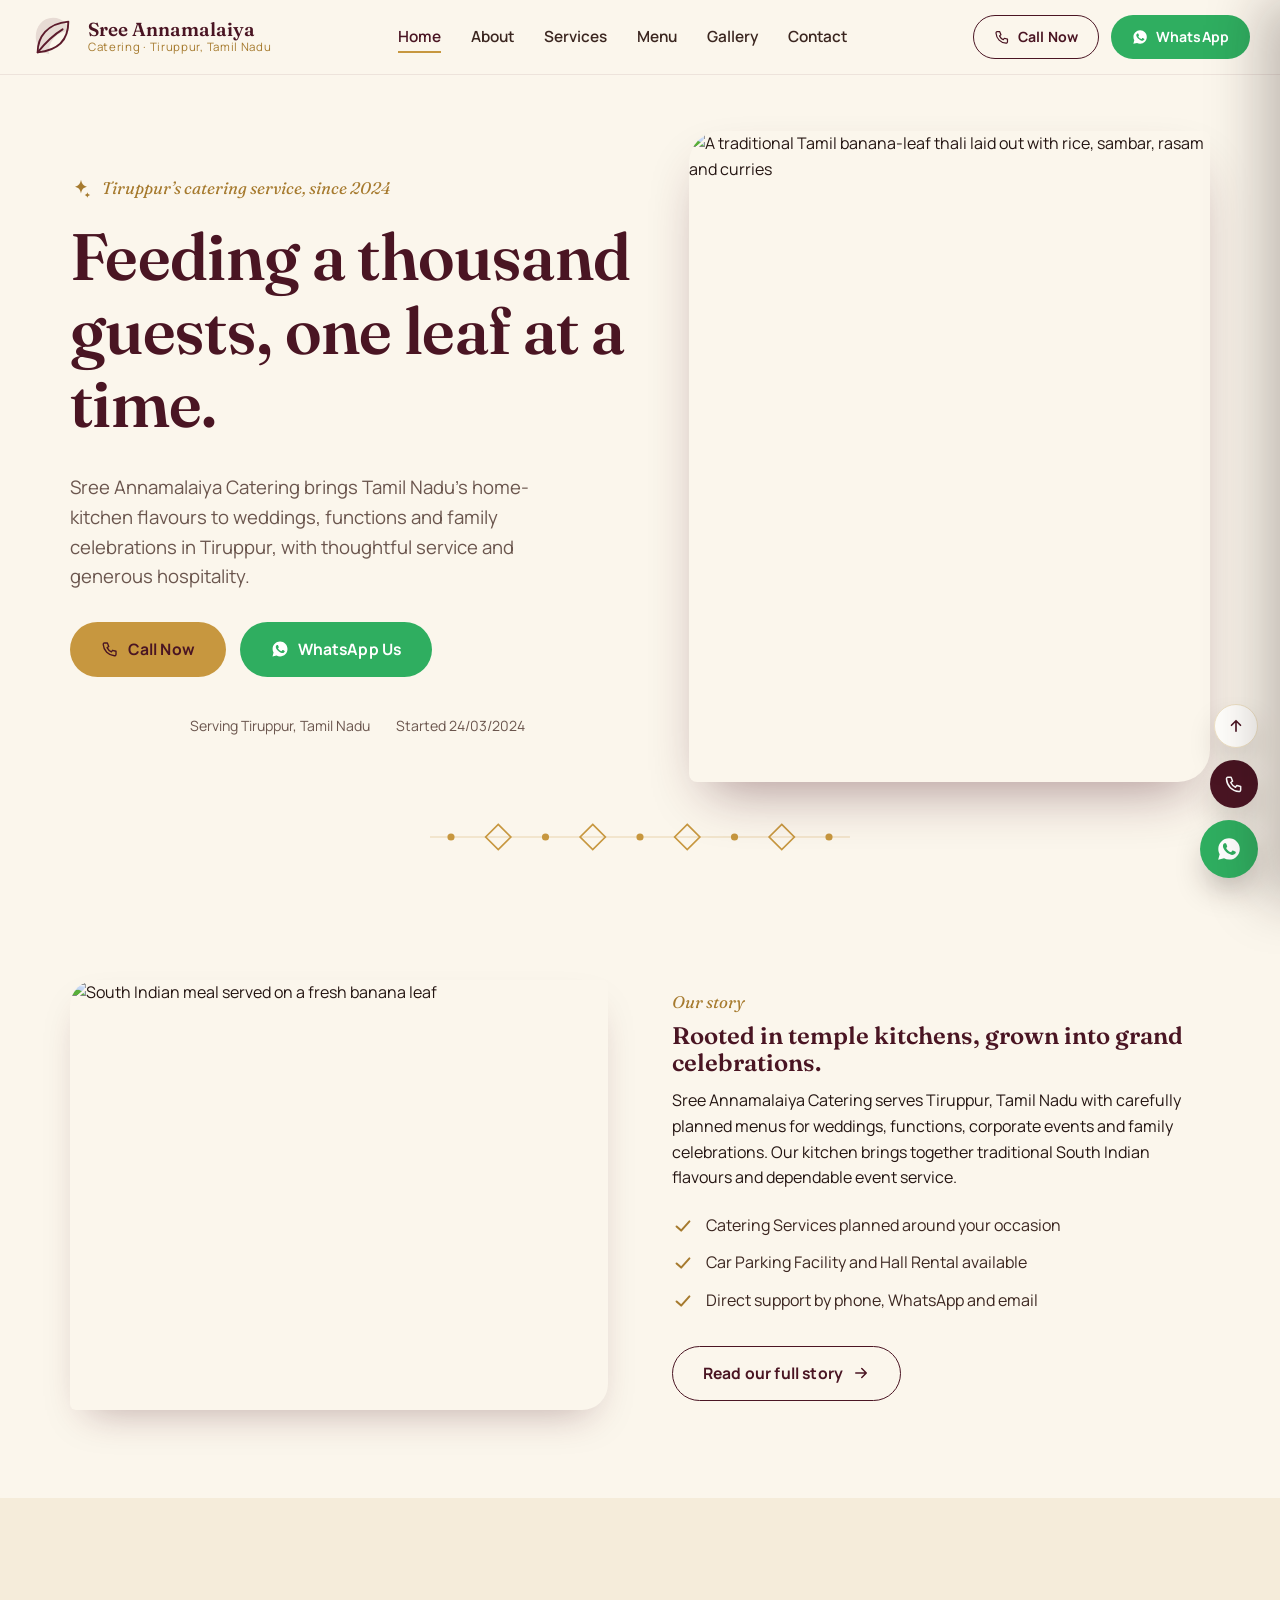
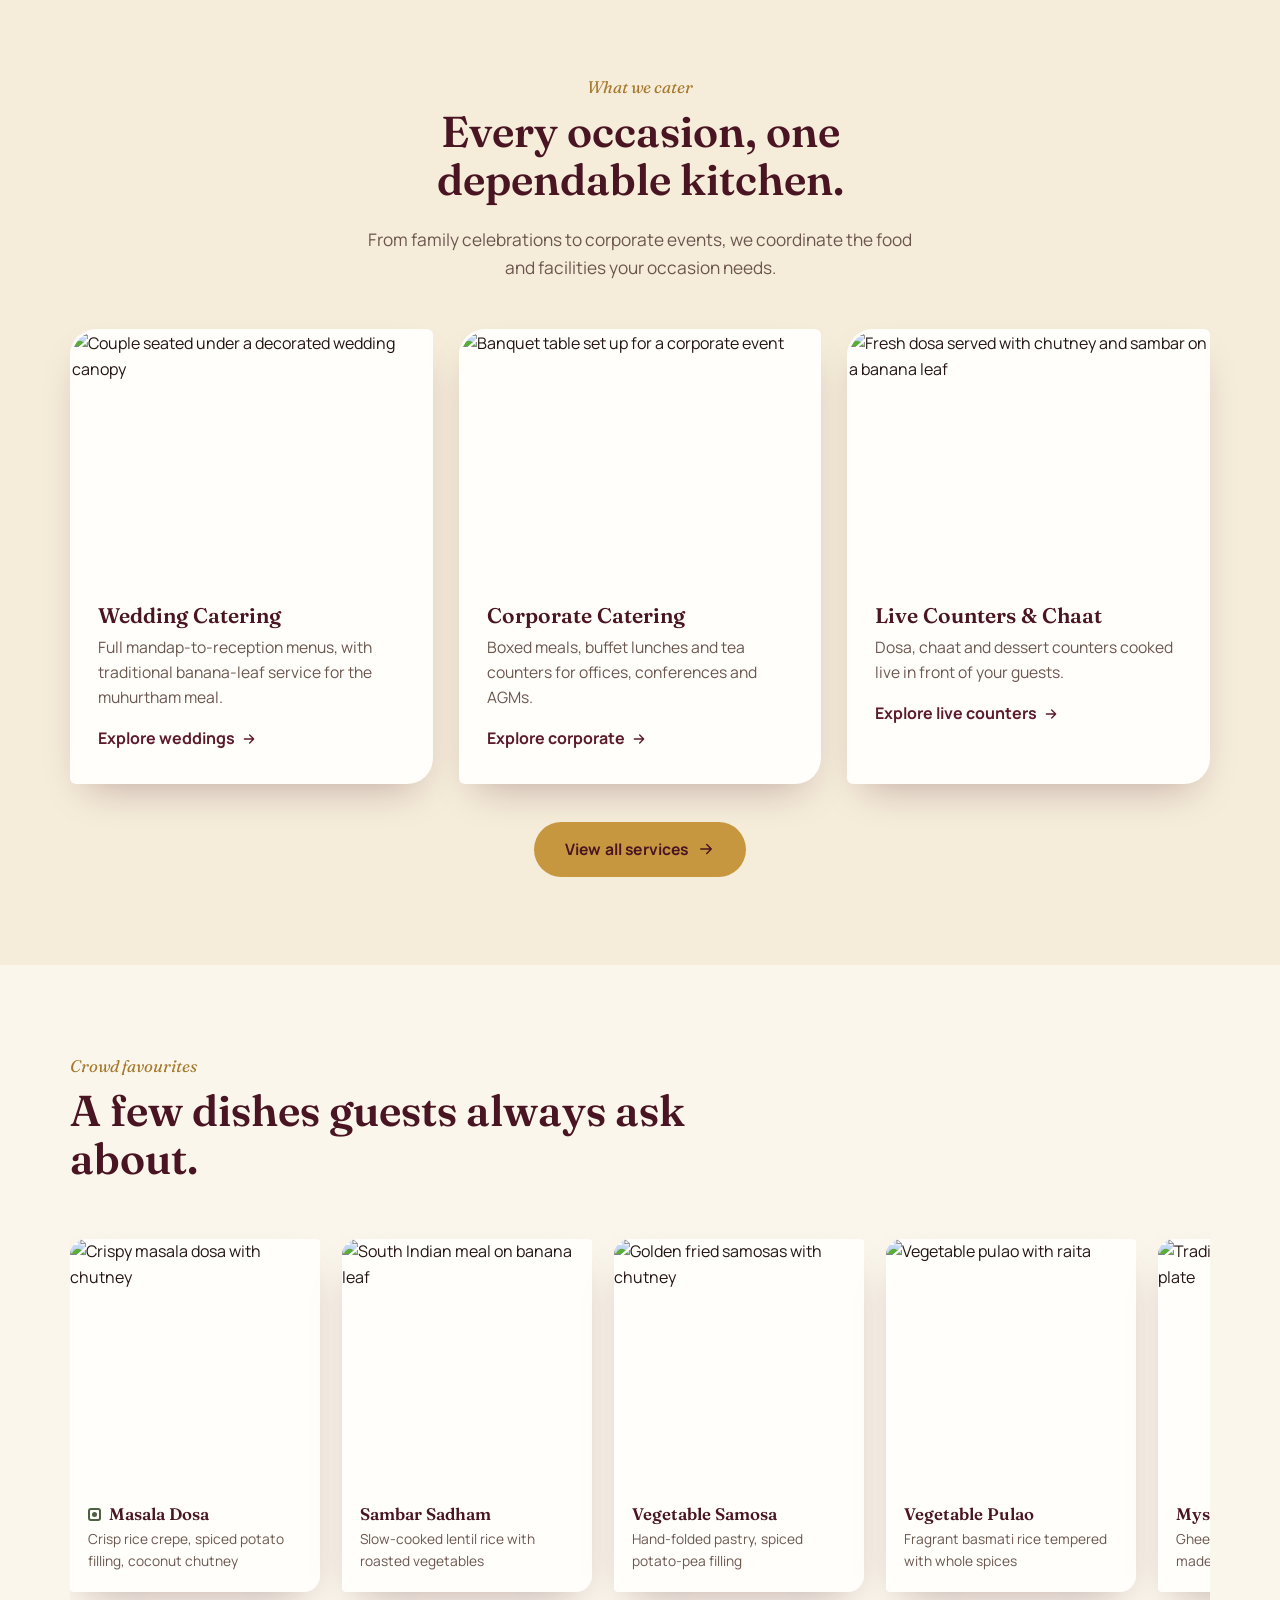
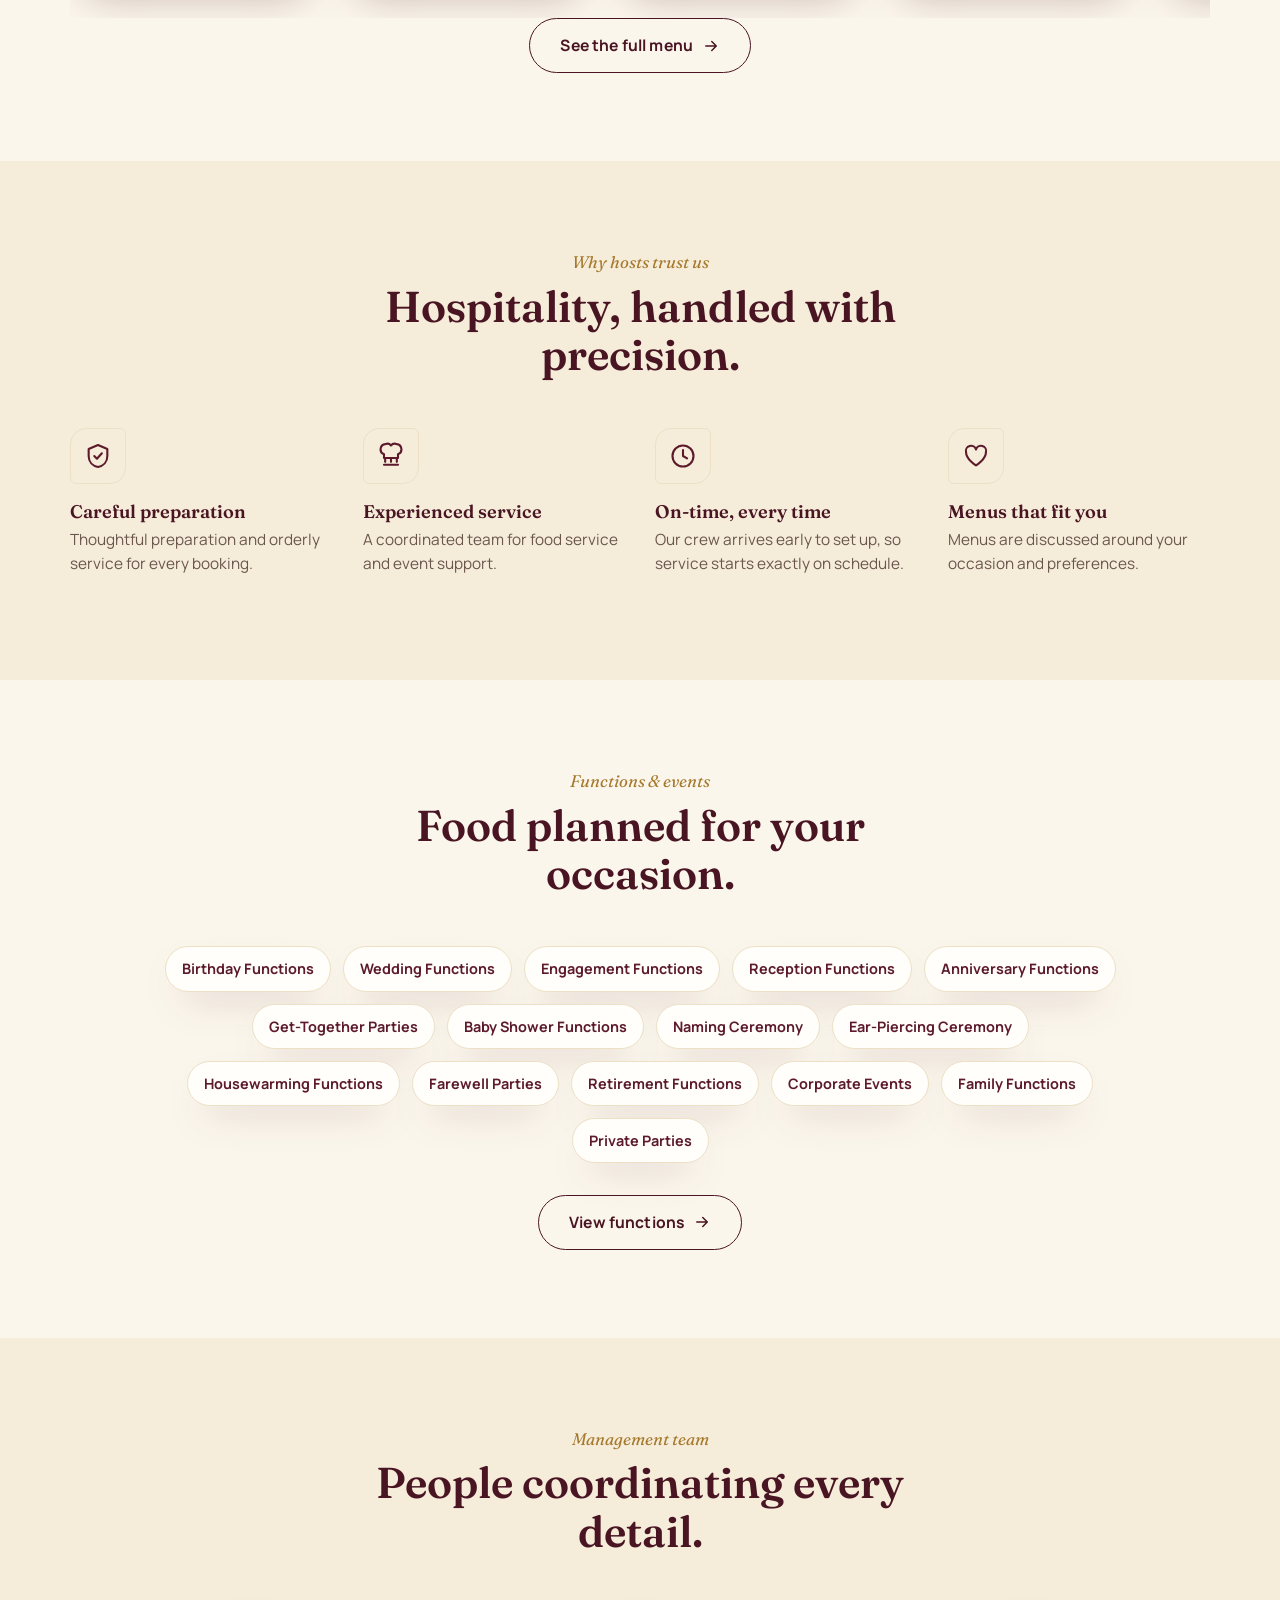
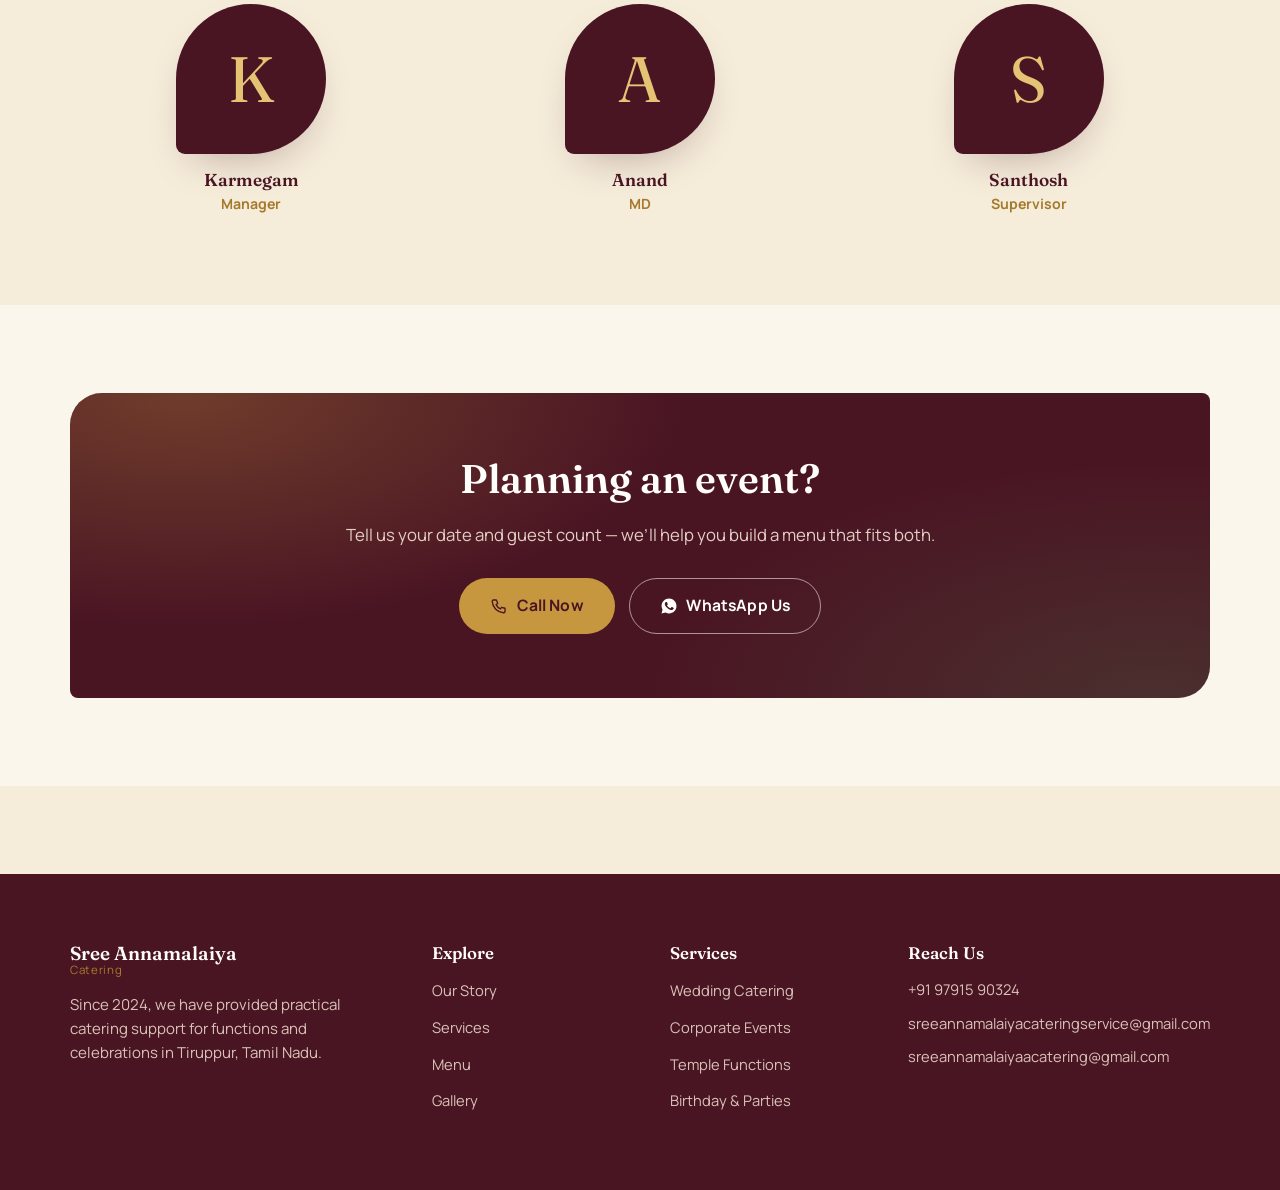
==== commit 5389dabd: "Add files via upload" ====
--- a/index.html
+++ b/index.html
@@ -6,15 +6,12 @@
   <title>Sree Annamalaiya Catering | Catering Services in Tiruppur, Tamil Nadu</title>
   <meta name="description" content="Sree Annamalaiya Catering in Tiruppur, Tamil Nadu provides catering services for weddings, functions, corporate events and private celebrations. Starting Date: 24/03/2024.">
   <link rel="canonical" href="https://www.sreeannamalaiyacatering.food/index.html">
- <link rel="canonical" href="https://www.sreeannamalaiyacatering.in/index.html">
->>>>>>> 7c5ff6cd141d7b065d2d966f9adeae3f99250bb2
-  <meta property="og:type" content="website">
+ <meta property="og:type" content="website">
   <meta property="og:site_name" content="Sree Annamalaiya Catering">
   <meta property="og:title" content="Sree Annamalaiya Catering | Catering Services in Tiruppur, Tamil Nadu">
   <meta property="og:description" content="Sree Annamalaiya Catering in Tiruppur, Tamil Nadu provides catering services for weddings, functions, corporate events and private celebrations.">
   <meta property="og:image" content="https://images.unsplash.com/photo-1742281257707-0c7f7e5ca9c6?auto=format&fit=crop&w=1400&q=80">
  <meta property="og:url" content="https://www.sreeannamalaiyacatering.food/index.html">
- <meta property="og:url" content="https://www.sreeannamalaiyacatering.in/index.html">
  <meta name="twitter:card" content="summary_large_image">
   <meta name="theme-color" content="#5C1A2B">
   <link rel="icon" href="data:image/svg+xml,%3Csvg xmlns='http://www.w3.org/2000/svg' viewBox='0 0 48 48'%3E%3Crect width='48' height='48' rx='10' fill='%235C1A2B'/%3E%3Cpath d='M8 40C8 24 18 10 40 8c0 20-12 30-32 32Z' fill='none' stroke='%23C7973F' stroke-width='3'/%3E%3C/svg%3E">
@@ -32,12 +29,7 @@
     "telephone": "+91-97915-90324",
     "servesCuisine": ["South Indian", "Tamil", "North Indian"],
     "areaServed": "Tiruppur, Tamil Nadu",
-    "email": "sreeannamalaiyacateringservice@gmail.com"
- "url": "https://www.sreeannamalaiyacatering.in",
-    "telephone": "+91-97915-90324",
-    "servesCuisine": ["South Indian", "Tamil", "North Indian"],
-    "areaServed": "Tiruppur, Tamil Nadu",
-    "email": "sreeannamalaiyaacatering@gmail.com"
+     "email": "sreeannamalaiyacateringservice@gmail.com"
  }
   </script>
 </head>
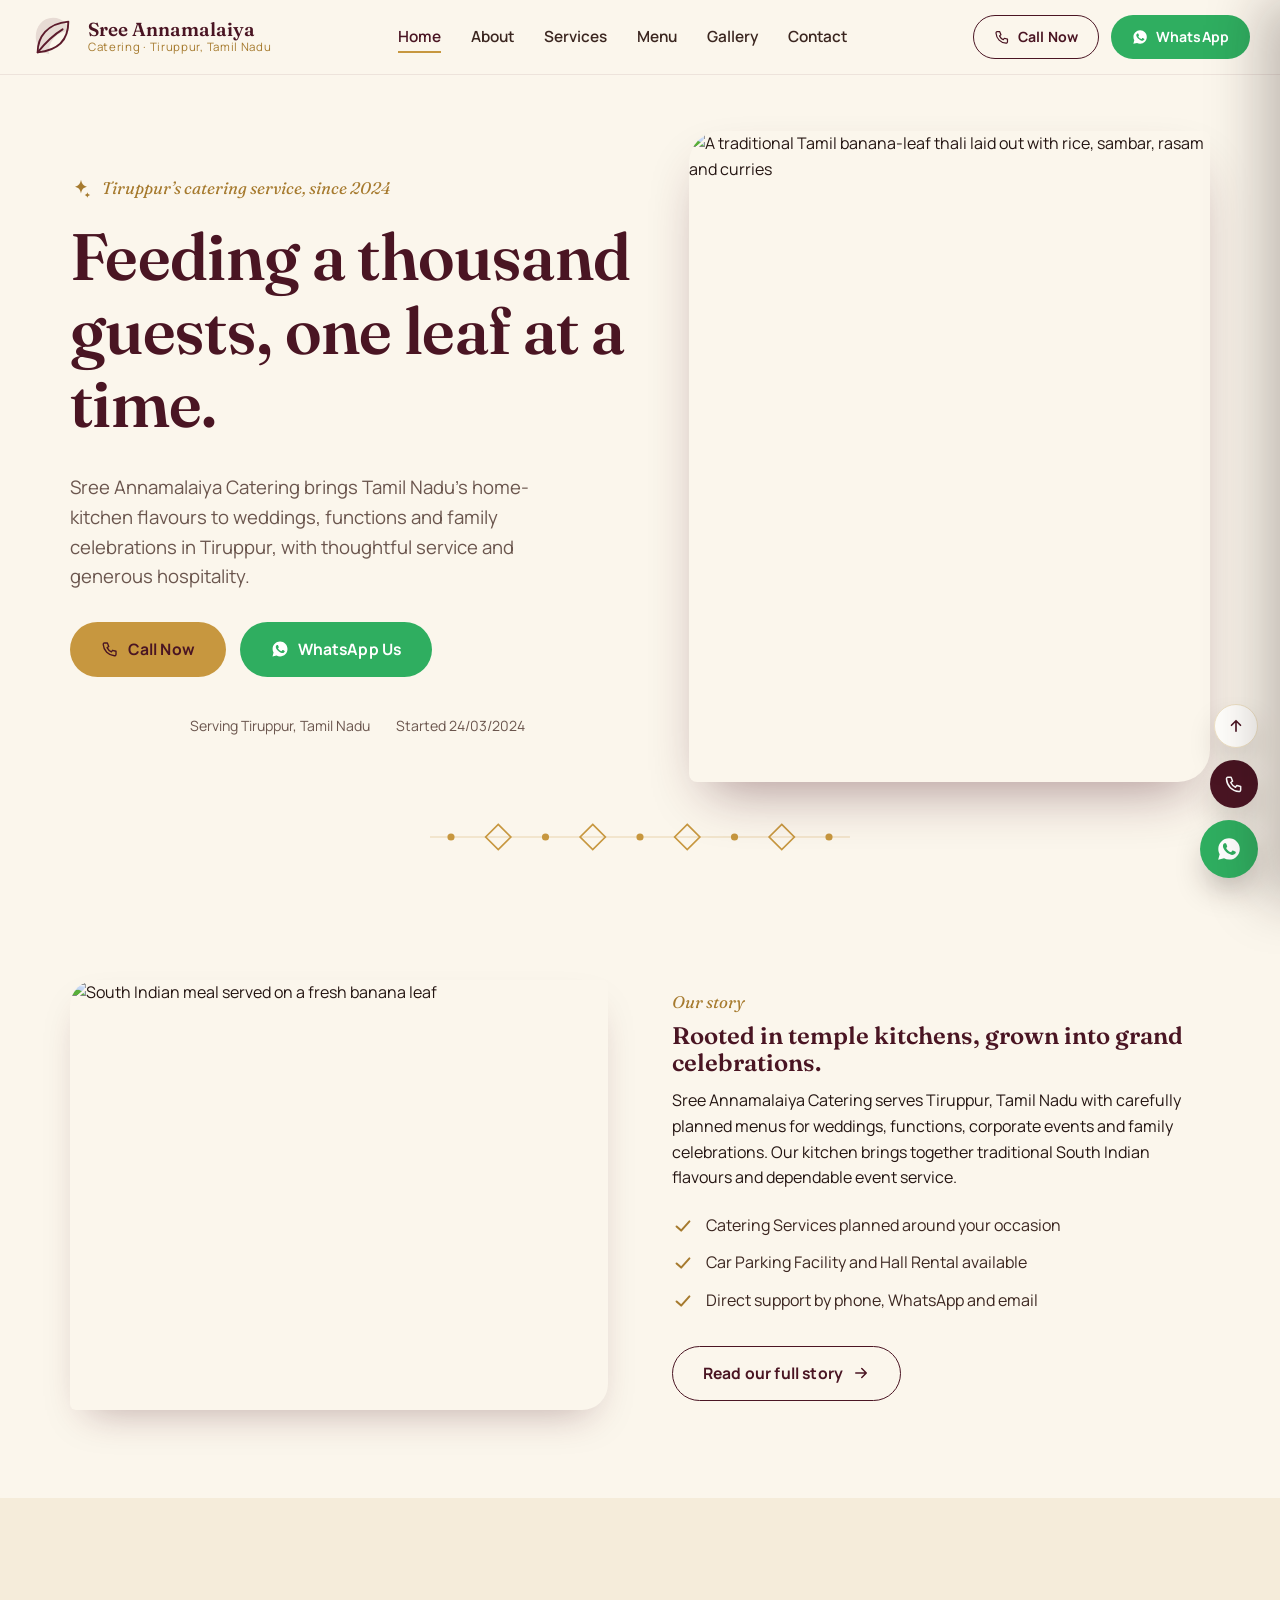
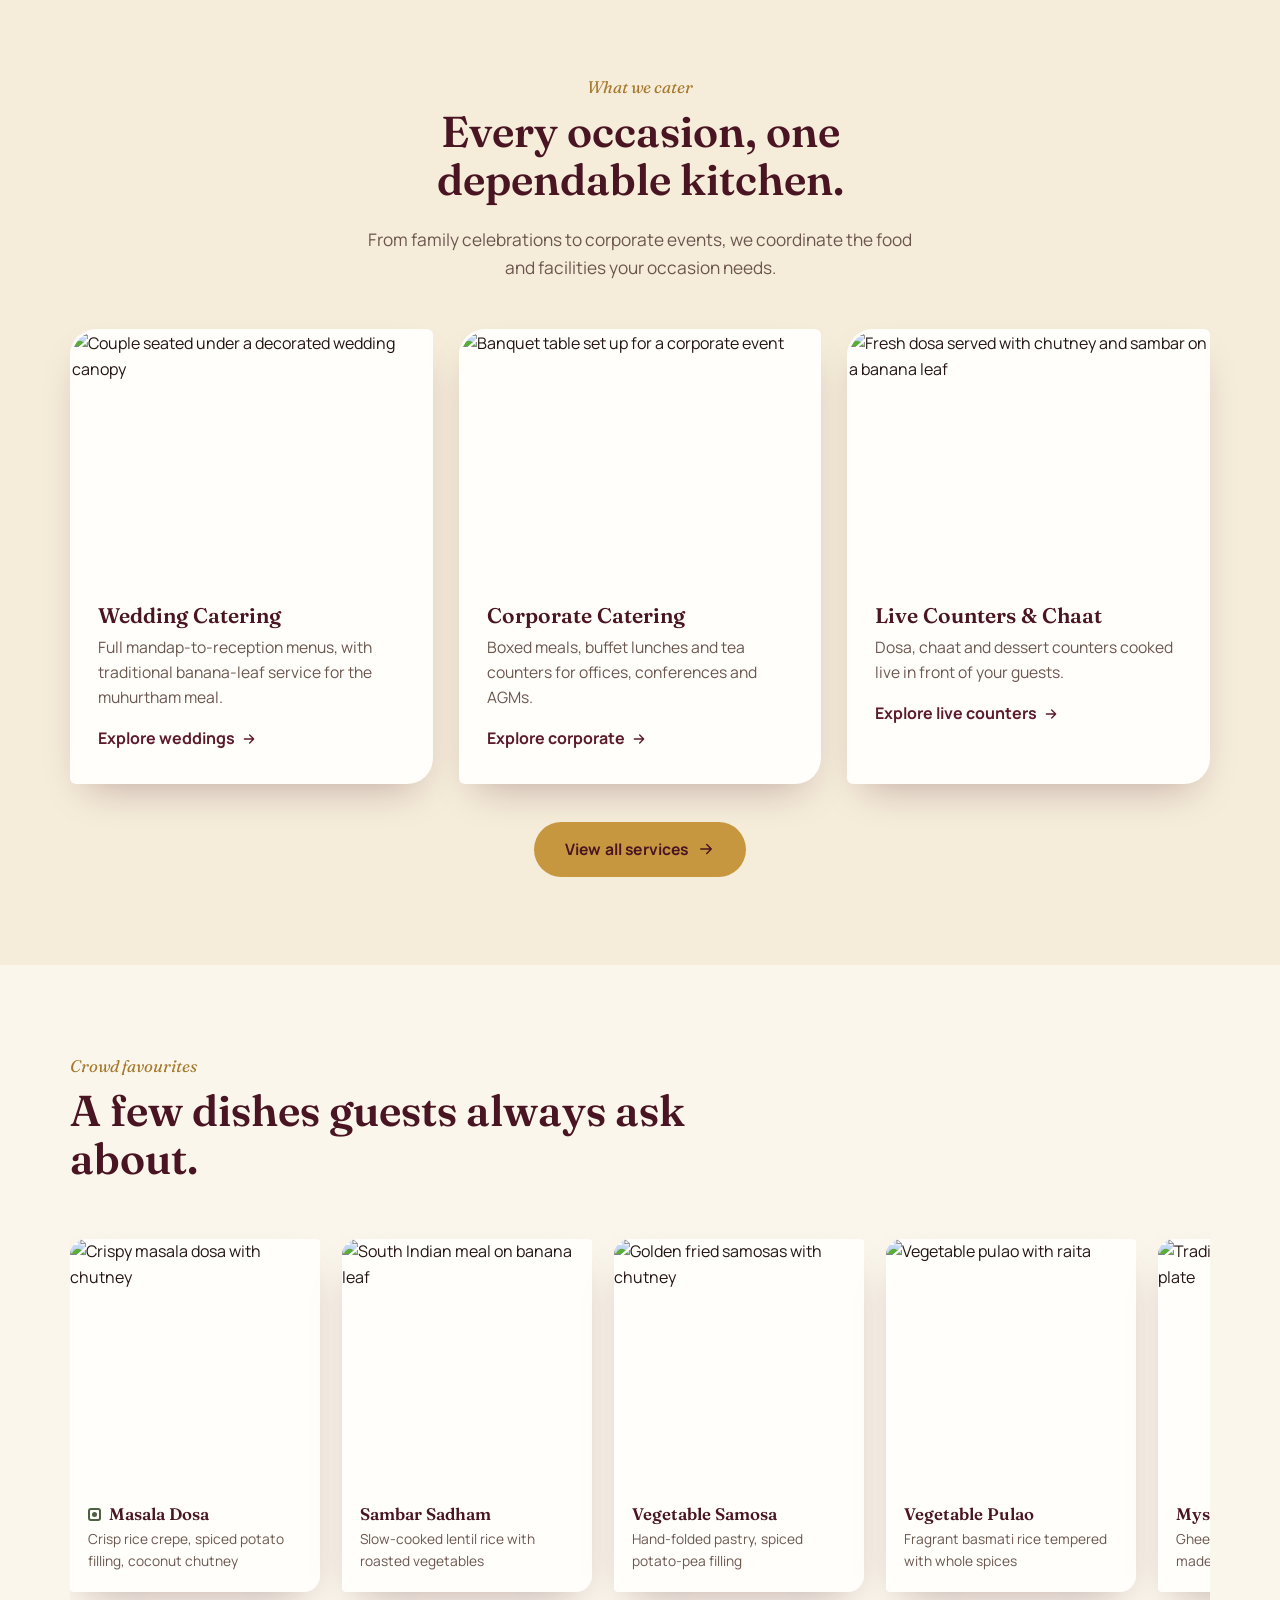
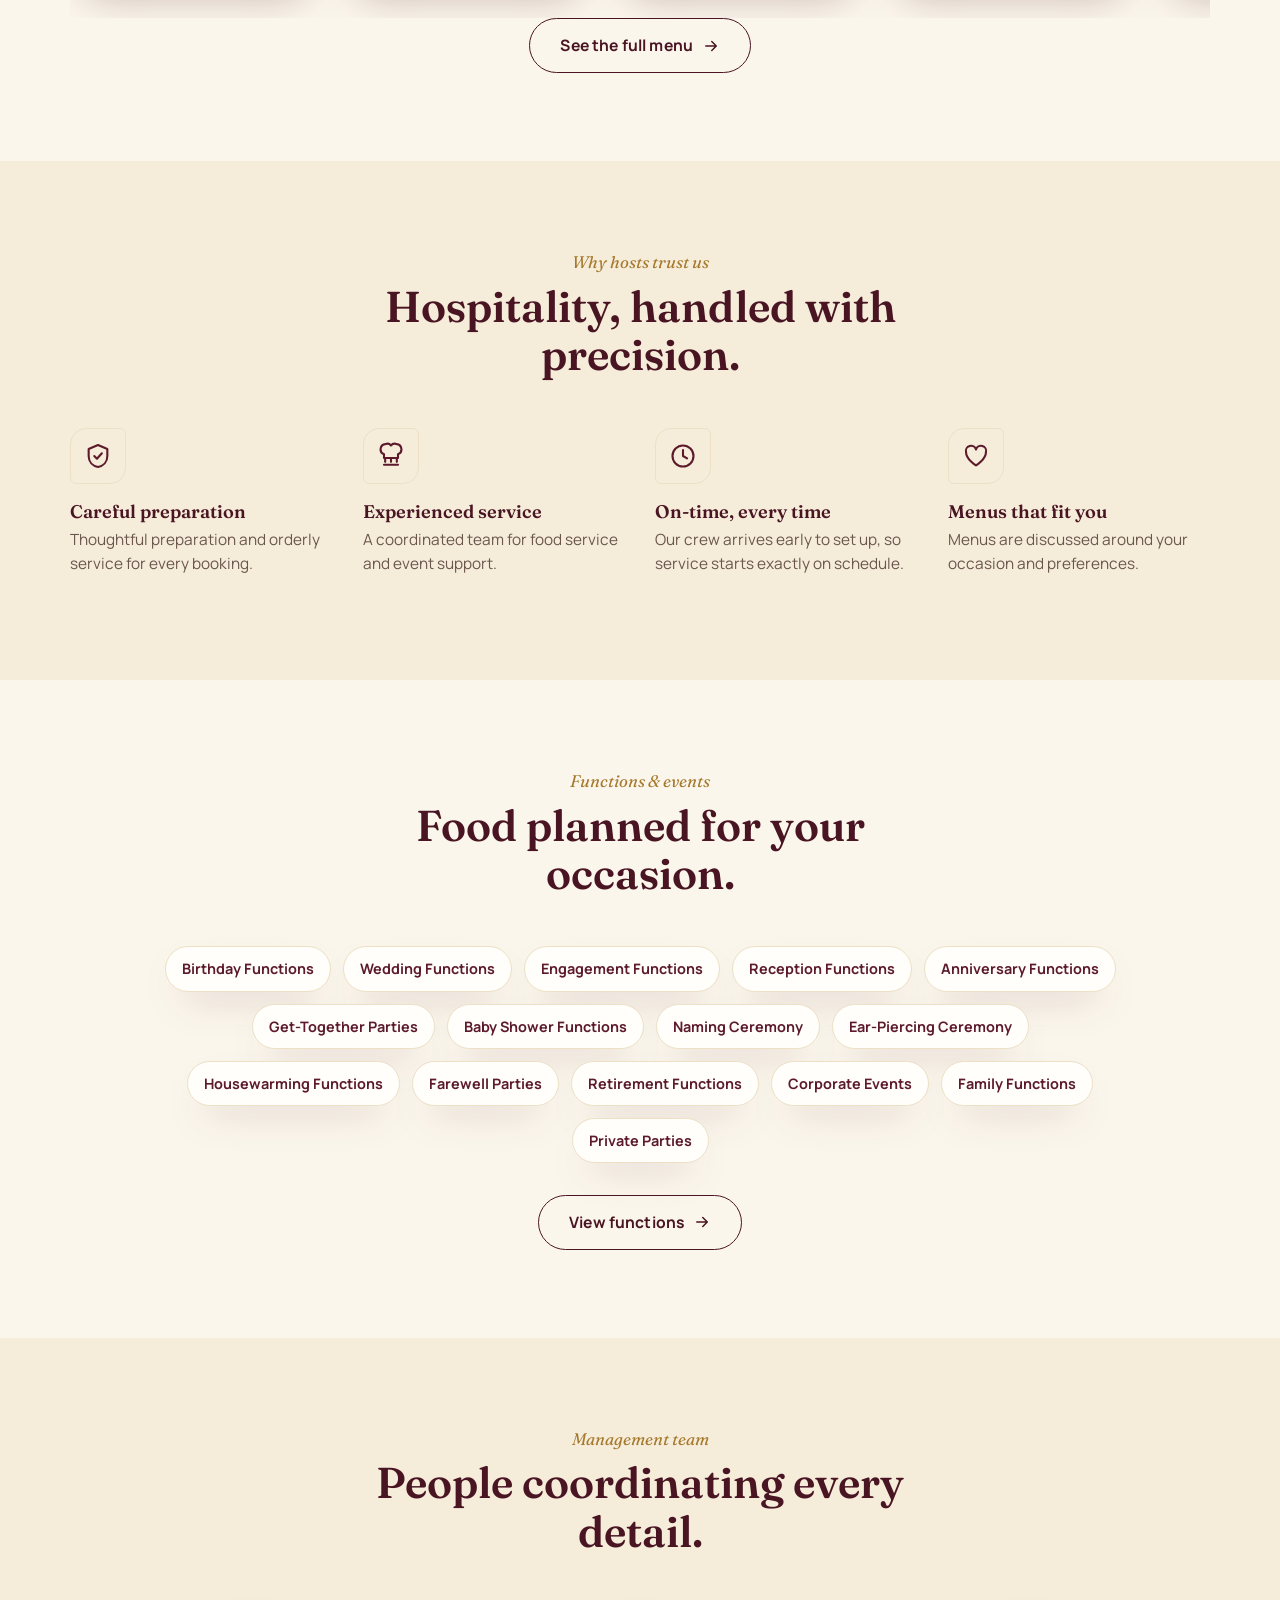
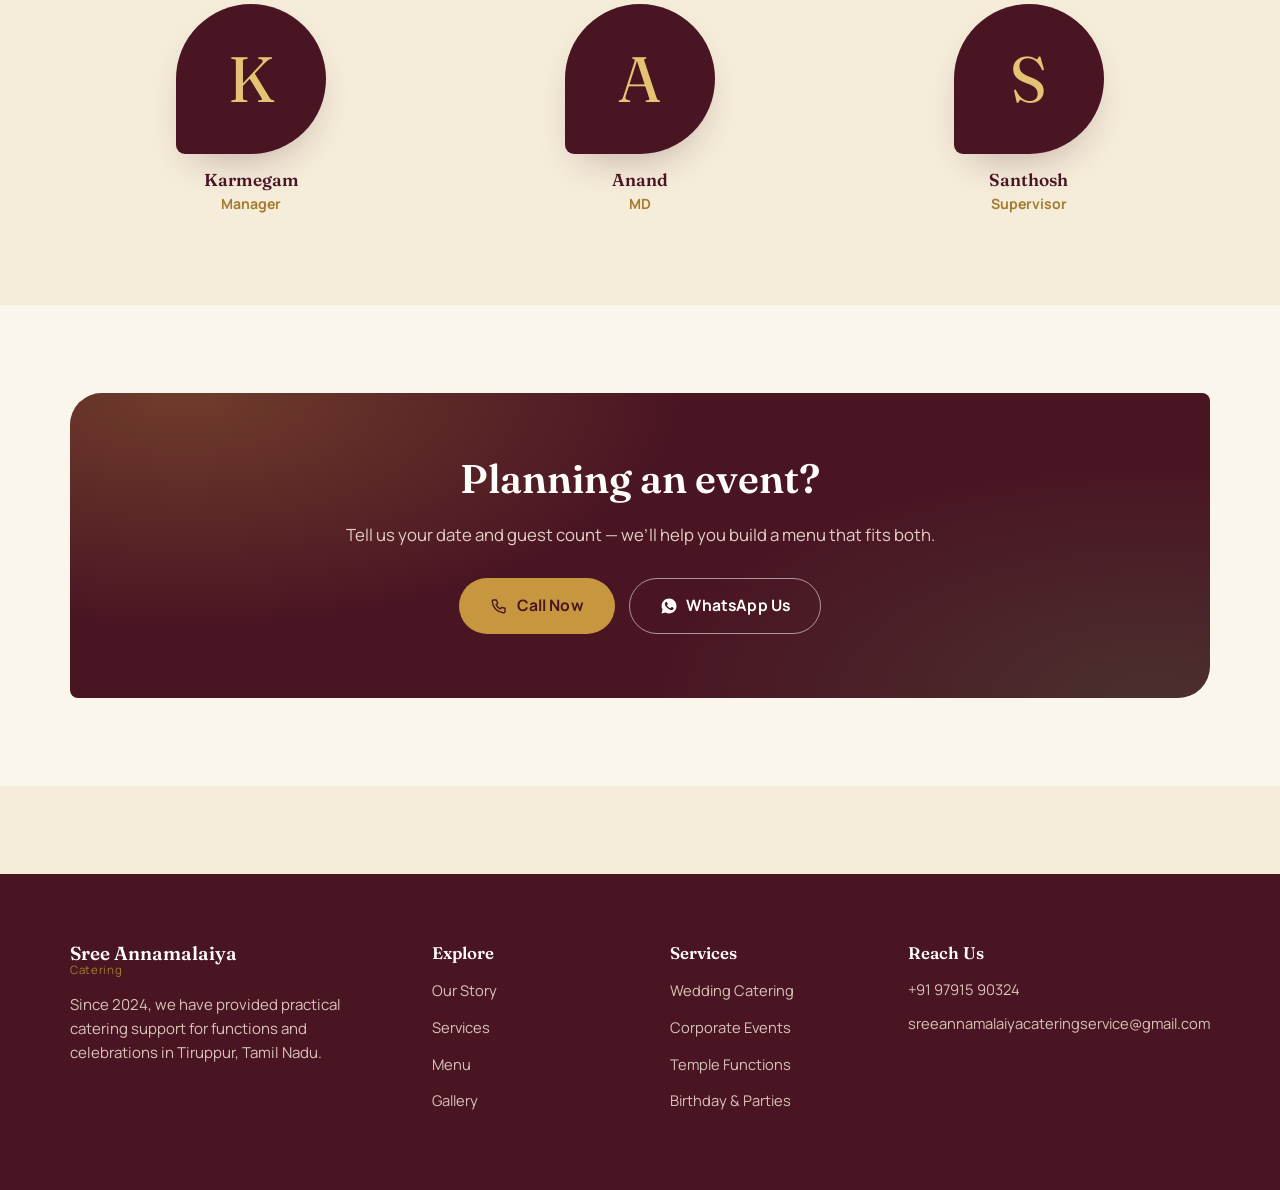
==== commit 0b6e4a12: "Add files via upload" ====
--- a/index.html
+++ b/index.html
@@ -5,13 +5,13 @@
   <meta name="viewport" content="width=device-width, initial-scale=1.0">
   <title>Sree Annamalaiya Catering | Catering Services in Tiruppur, Tamil Nadu</title>
   <meta name="description" content="Sree Annamalaiya Catering in Tiruppur, Tamil Nadu provides catering services for weddings, functions, corporate events and private celebrations. Starting Date: 24/03/2024.">
-  <link rel="canonical" href="https://www.sreeannamalaiyacatering.food/index.html">
+  <link rel="canonical" href="https://sreeannamalaiyacatering.food/">
  <meta property="og:type" content="website">
   <meta property="og:site_name" content="Sree Annamalaiya Catering">
   <meta property="og:title" content="Sree Annamalaiya Catering | Catering Services in Tiruppur, Tamil Nadu">
   <meta property="og:description" content="Sree Annamalaiya Catering in Tiruppur, Tamil Nadu provides catering services for weddings, functions, corporate events and private celebrations.">
   <meta property="og:image" content="https://images.unsplash.com/photo-1742281257707-0c7f7e5ca9c6?auto=format&fit=crop&w=1400&q=80">
- <meta property="og:url" content="https://www.sreeannamalaiyacatering.food/index.html">
+ <meta property="og:url" content="https://sreeannamalaiyacatering.food/">
  <meta name="twitter:card" content="summary_large_image">
   <meta name="theme-color" content="#5C1A2B">
   <link rel="icon" href="data:image/svg+xml,%3Csvg xmlns='http://www.w3.org/2000/svg' viewBox='0 0 48 48'%3E%3Crect width='48' height='48' rx='10' fill='%235C1A2B'/%3E%3Cpath d='M8 40C8 24 18 10 40 8c0 20-12 30-32 32Z' fill='none' stroke='%23C7973F' stroke-width='3'/%3E%3C/svg%3E">
@@ -25,7 +25,7 @@
     "@type": "CateringService",
     "name": "Sree Annamalaiya Catering",
     "image": "https://images.unsplash.com/photo-1742281257707-0c7f7e5ca9c6?auto=format&fit=crop&w=1400&q=80",
- "url": "https://www.sreeannamalaiyacatering.food",
+ "url": "https://sreeannamalaiyacatering.food/",
     "telephone": "+91-97915-90324",
     "servesCuisine": ["South Indian", "Tamil", "North Indian"],
     "areaServed": "Tiruppur, Tamil Nadu",
@@ -356,7 +356,6 @@
           <h4>Reach Us</h4>
           <p><a href="tel:+919791590324">+91 97915 90324</a></p>
          <p><a href="mailto:sreeannamalaiyacateringservice@gmail.com">sreeannamalaiyacateringservice@gmail.com</a></p>
-         <p><a href="mailto:sreeannamalaiyaacatering@gmail.com">sreeannamalaiyaacatering@gmail.com</a></p>
         </div>
       </div>
       
